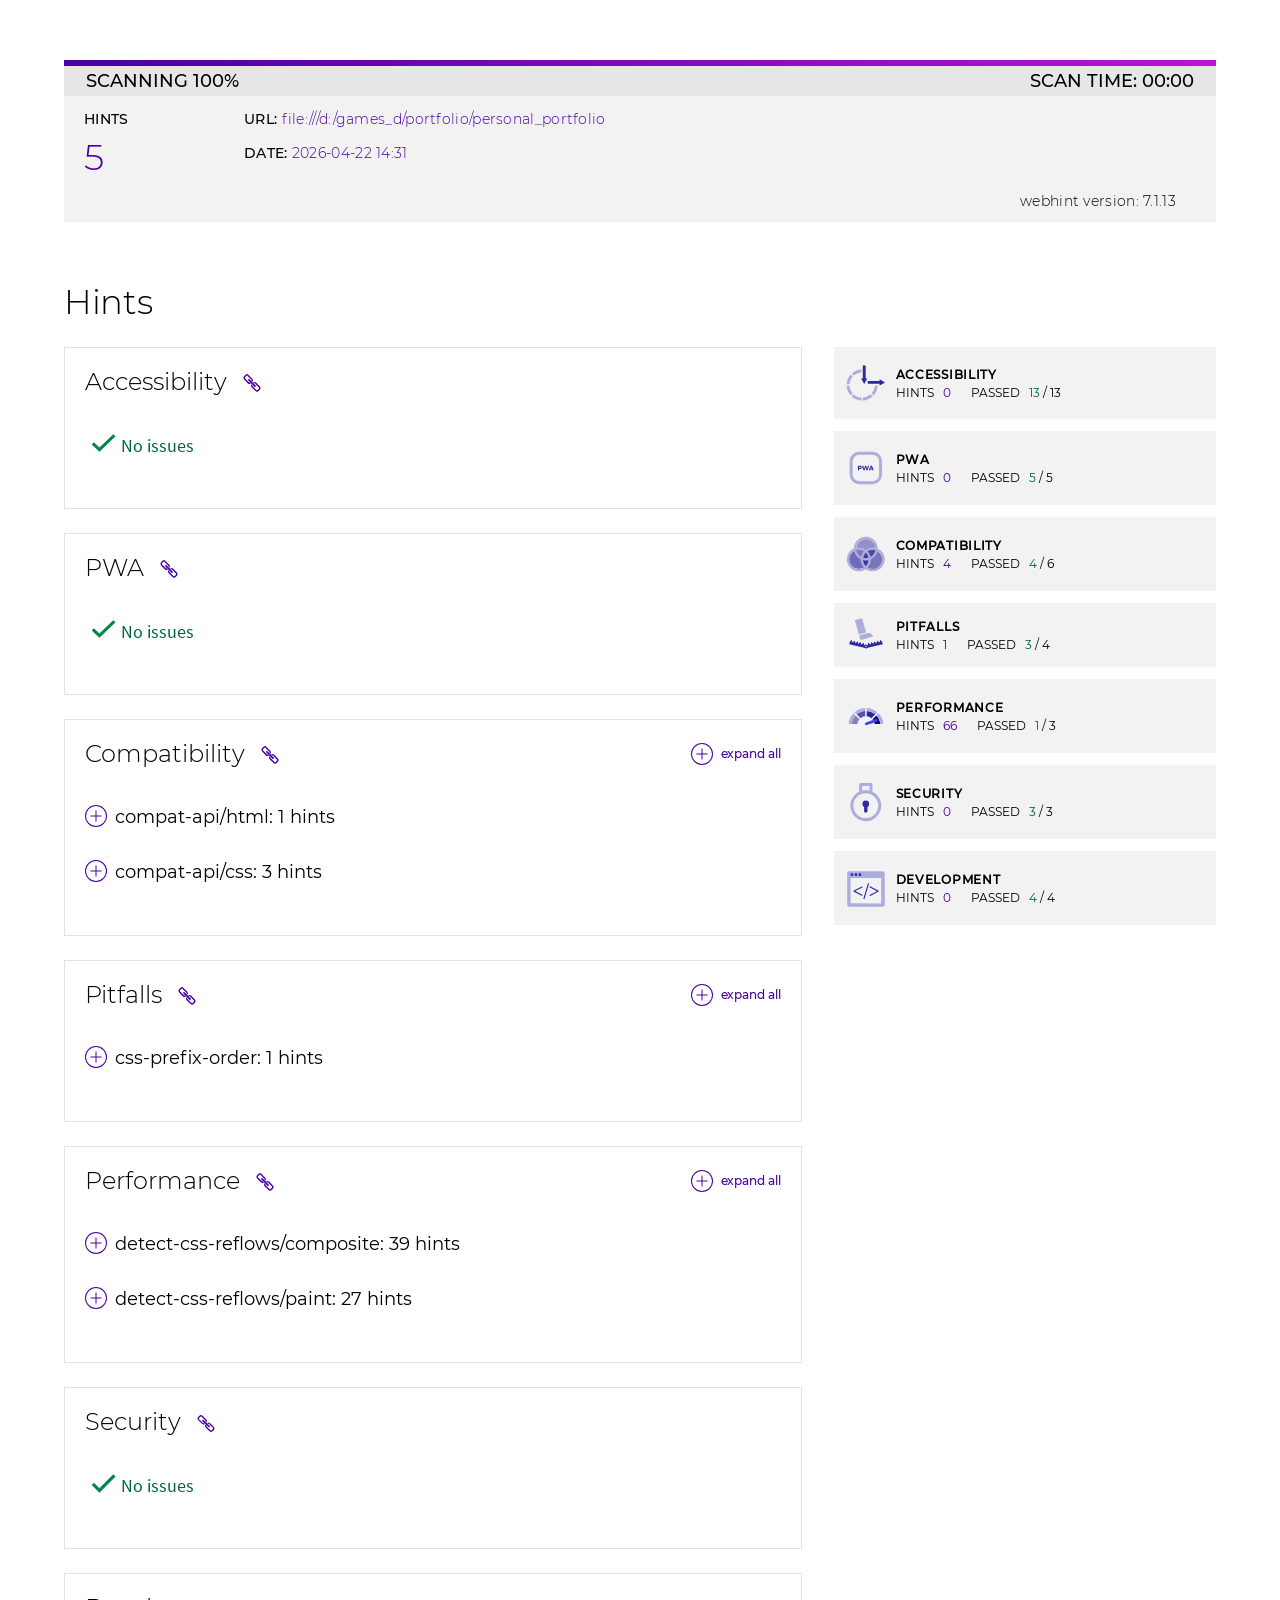
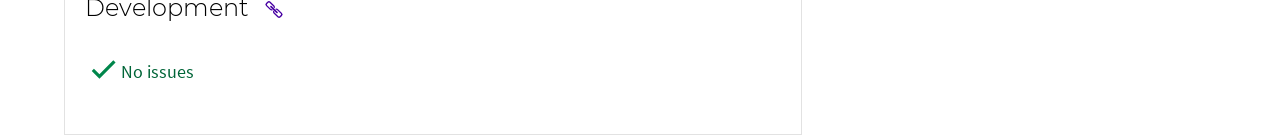
==== hint-report/file--D--Games_D-Portfolio-Personal_Portfolio.html @ 4b6db742 "Updated home page doodle." ====
<!DOCTYPE html>
<html lang="en">
<head>
    <meta charset="utf-8">
    <title>Webhint</title>
    <meta name="viewport" content="width=device-width, initial-scale=1">
    
    
        <link rel="icon" href="[data-uri]">
    



    
        <style>
            /* Content from file: styles/fonts.css */
            @font-face {
    font-family: "Montserrat";
    font-style: normal;
    font-weight: 300;
    src: local("Montserrat Light"), local("Montserrat-Light"), url('[data-uri]') format("woff2"), url('[data-uri]') format("woff");
    unicode-range: U+0000-00FF, U+0131, U+0152-0153, U+02BB-02BC, U+02C6, U+02DA, U+02DC, U+2000-206F, U+2074, U+20AC, U+2122, U+2191, U+2193, U+2212, U+2215, U+FEFF, U+FFFD;
}

@font-face {
    font-family: "Montserrat";
    font-style: normal;
    font-weight: 400;
    src: local("Montserrat Regular"), local("Montserrat-Regular"), url('[data-uri]') format("woff2"), url('[data-uri]') format("woff");
    unicode-range: U+0000-00FF, U+0131, U+0152-0153, U+02BB-02BC, U+02C6, U+02DA, U+02DC, U+2000-206F, U+2074, U+20AC, U+2122, U+2191, U+2193, U+2212, U+2215, U+FEFF, U+FFFD;
}

@font-face {
    font-family: "Montserrat";
    font-style: normal;
    font-weight: 500;
    src: local("Montserrat Medium"), local("Montserrat-Medium"), url('[data-uri]') format("woff2"), url('[data-uri]') format("woff");
    unicode-range: U+0000-00FF, U+0131, U+0152-0153, U+02BB-02BC, U+02C6, U+02DA, U+02DC, U+2000-206F, U+2074, U+20AC, U+2122, U+2191, U+2193, U+2212, U+2215, U+FEFF, U+FFFD;
}

@font-face {
    font-family: "Source Sans Pro";
    font-style: normal;
    font-weight: 400;
    src: local("Source Sans Pro Regular"), local("SourceSansPro-Regular"), url('[data-uri]') format("woff2"), url('[data-uri]') format("woff");
    unicode-range: U+0000-00FF, U+0131, U+0152-0153, U+02BB-02BC, U+02C6, U+02DA, U+02DC, U+2000-206F, U+2074, U+20AC, U+2122, U+2191, U+2193, U+2212, U+2215, U+FEFF, U+FFFD;
}

        </style>
    
        <style>
            /* Content from file: styles/base.css */
            /*
 *	BASE
 * =============================================
 */

* {
    box-sizing: border-box;
    margin: 0;
    padding: 0;
}

a {
    text-decoration: none;
}

a:hover {
    text-decoration: underline;
}

button, input, select {
    font: inherit;
}

img {
    border: 0;
}

/* Style focusable elements that need focus ring. Others reset and receive border styles in controls/color.css */
a:focus,
li:focus,
ul:focus,
button:focus,
summary:focus,
[tabindex="0"]:focus {
    outline: 1px dashed;
}

/*
Vertical rhythm
Sets a margin on select block level elements that have a previous sibling.
 */

* + p,
* + ol,
* + ul,
* + dl,
* + fieldset,
* + label,
* + pre,
* + blockquote,
* + img {
    margin-top: 2.4rem;
}

        </style>
    
        <style>
            /* Content from file: styles/controls.css */
            /*
 * BUTTONS
 * ---------------------------------------------
 */

button,
a.button {
    min-width: 16rem;
    max-width: 100%;
    border: 1px solid transparent;

    /* needed to override Chrome styles */
    border-radius: 0;
    padding: 1.2rem 1.6rem;

    color: #fff;
    letter-spacing: .1rem;
    text-transform: uppercase;

    overflow: hidden;
    white-space: nowrap;
    text-overflow: ellipsis;

    /* needed for .button as doesn’t always get default control behaviours */
    display: inline-block;
    text-align: center;
    cursor: pointer;
}

button:hover,
button:focus,
.button:hover,
.button:focus {
    border-color: hsla(0, 0%, 0%, .4);
}

button:active,
.button:active {
    border-color: transparent;
    background-color: hsla(0, 0%, 0%, .4);
}

        </style>
    
        <style>
            /* Content from file: styles/type.css */
            /*
 * TYPOGRAPHY
 * =============================================
 */

/*
    Base font size: 10px for easy rem to px conversion.
    Use % so if user increases their default font-size, it doesn’t wipe that out
*/
html {
    font-size: 62.5%;
}

/* use em rather than rem due to IE9–10 rem in font shorthand bug. */
body {
    font: 1.8em/1.4 base, "Source Sans Pro", Verdana, sans-serif;
}

/*	Headings and Captions */

/* only elements get top margin. Semantic classes only get the font/text styles */
h1,
h2,
h3,
h4,
h5,
button,
legend,
.headline,
.heading,
.subheading,
.title,
.subtitle,
.subtitle--alt,
.caption--alt,
.button,
.button--alt,
.scan-heading,
.category,
.rule-list,
.rule-title,
.rule-tile__category,
[class*="-badge"],
.scan-overview,
.docs-button,
.anchor-top,
.feature__cta {
    font-family: "Montserrat", sans-serif;
}


h1,
h2,
.headline,
.heading,
.scan-heading {
    letter-spacing: -.01em;

    position: relative;
    max-width: 64rem;
    z-index: 1;
}

.headline::before,
.heading::before {
    content: "";
    position: absolute;
    left: 0;
    top: -.5rem;
    height: .5rem;
    width: 5rem;
}

h1,
h2,
h3,
h6,
caption,
.headline,
.heading,
.subheading,
.title,
.subcaption {
    font-weight: 300;
    line-height: 1.2;
}

h3,
h4,
.title,
.subtitle,
.subtitle--alt {
    font-weight: 300;
}

h2,
.subheading {
    font-size: 2.6rem;
}

h3,
.title,
.scan-heading {
    font-size: 2rem;
}

h4,
caption,
.subtitle {
    font-size: 1.8rem;
}

@media (min-width: 48em) {

    h2,
    .subheading {
        font-size: 3.4rem;
    }

    h3,
    .title {
        font-size: 2.4rem;
    }

    h4,
    caption,
    .subtitle {
        font-size: 2rem;
    }

}

/* Maximum line lengths */
details,
p,
li {
    max-width: 64rem;
}

        </style>
    
        <style>
            /* Content from file: styles/layouts.css */
            /*
 * LAYOUTS
 * =============================================
 * @Dependencies: base.css, structure.css
 */

.container::after,
.layout::after,
.module::after {
    display: block;
    clear: both;
    content: "";
}

.layout {
    margin-right: 0;
    margin-left: 0;
}

.module {
    margin-top: 2.4rem;
    width: 100%;
}

.module:first-child {
    margin-top: 0;
}

@media (min-width: 33.75em) {

    .layout {
        margin-right: -1.2rem;
        margin-left: -1.2rem;
    }

    .module {
        float: left;
        padding-right: 1.2rem;
        padding-left: 1.2rem;
    }

}

@media (min-width: 48em) {

    .layout {
        margin-left: -1.6rem;
        margin-right: -1.6rem;
    }

    .module {
        padding-right: 1.6rem;
        padding-left: 1.6rem;
    }

}

/* Primary + Secondary */

@media (min-width: 48em) {

    .module--primary,
    .module--secondary {
        float: left;
        width: 50%;
        margin-top: 0;
    }

    .layout--basic--alt .module--secondary,
    .layout--basic--offset--alt .module--secondary {
        float: right;
    }

}

@media (min-width: 60em) {

    .layout--basic .module--primary,
    .layout--basic--alt .module--primary {
        width: 62.5%;
    }

    .layout--basic .module--secondary,
    .layout--basic--alt .module--secondary {
        width: 33.333%;
    }

    .layout--basic--offset .module--primary,
    .layout--basic--offset--alt .module--primary {
        width: 58.333%;
    }

    .layout--basic--offset .module--secondary,
    .layout--basic--offset--alt .module--secondary {
        width: 37.5%;
    }

}

        </style>
    
        <style>
            /* Content from file: styles/structure.css */
            /*
 * BASIC STRUCTURE
 * =============================================
 * @Dependencies: base.css
 */

body {
    overflow-x: hidden;
}

/* Limit widths */
hr,
.container {
    max-width: 144rem;
}

/* Standard sections and subsections */
.section,
hr {
    margin-top: 4.8rem;
}



/*
Containing element goes INSIDE sections,
as some sections are full-bleed on the page.
 */

.container {
    width: 100%;
    padding-right: 1rem;
    padding-left: 1rem;
}

.container .container,
.container hr {
    width: auto;
}

@media (min-width: 48em) {

    .content > header,
    .section,
    hr {
        margin-top: 6rem;
    }

}

/* @TODO: Revert to 56.2em when extensions is removed from header */
@media (min-width: 58em) {

    hr,
    .container {
        width: 90%;
        margin-right: auto;
        margin-left: auto;
        padding-right: 0;
        padding-left: 0;
    }

}

        </style>
    
        <style>
            /* Content from file: styles/anchor-top.css */
            a.anchor-top {
    position: fixed;
    right: 2.4rem;
    bottom: 2.4rem;

    width: 5rem;
    height: 6rem;

    padding: 3.3rem 1.2rem 1rem 1.2rem;

    font-size: 1.3rem;
    background: hsla(266, 100%, 32%, .7);
    color: #fff;
    text-transform: uppercase;

    border-radius: .4rem;
}

a.anchor-top:hover, a.anchor-top:focus {
    background: hsla(266, 100%, 32%, .8);
    text-decoration: none;
}

a.anchor-top:focus {
    outline: 1px dashed #4700a3;
}

a.anchor-top:active {
    background: hsla(266, 100%, 32%, 1);
}

a.anchor-top::before {
    content: url('[data-uri]');
    display: inline-block;
    position: absolute;
    width: 2.5rem;
    top: 1.4rem;
    left: 0;
    padding: 0 1.25rem;
}

        </style>
    
        <style>
            /* Content from file: styles/scan/scan-results.css */
            /*
* SCAN RESULTS
* =============================================
* @Dependencies: base.css, structure.css, type.css
*/

.menu-open {
    overflow: hidden;
}

/* SCAN OVERVIEW */

.scan-overview {
    margin-bottom: 2.4rem;
    width: 100%;
}

.scan-overview__status {
    background-color: #e6e6e6;
    display: flex;
    font-size: 1.8rem;
    font-weight: 500;
    justify-content: space-between;
    line-height: 1.8rem;
    margin: 0;
    padding: 1.2rem 2.2rem .6rem;
    position: relative;
    text-transform: uppercase;
}

.scan-overview__status * {
    margin-top: 0;
}

.scan-overview__progress-bar {
    background-image: linear-gradient(270deg, #4700a3, #b914d4);
    background-size: 300%;
    height: 6px;
    left: 0;
    position: absolute;
    top: 0;
    transition: width 1s 0s linear;
    width: 0;
    animation: progressBarAnimation 2s ease infinite;
}

.scan-overview__progress-bar.end-animation {
    animation: none;
    background-size: 100%;
    background-image: linear-gradient(to right, #4700a3, #b914d4);
}

@keyframes progressBarAnimation {

    0% {
        background-position: 0% 50%
    }
    50% {
        background-position: 100% 50%
    }
    100% {
        background-position: 0% 50%
    }

}

.scan-overview--details {
    background-color: #f2f2f2;
    padding: 1.4rem 2rem;
    position: relative;
}

.scan-overview--debug-details {
    display: flex;
}

.scan-overview__scan-time {
    display: none;
    margin: 0;
}

.scan-overview--version {
    margin-right: 2rem;
}

.scan-overview--version .scan-overview__subheader,
.scan-overview--config .scan-overview__subheader {
    text-transform: none;
}

.scan-overview__subheader {
    font-size: 1.4rem;
    font-weight: 500;
    letter-spacing: .03rem;
    margin-top: 1.4rem;
    max-width: none;
    text-transform: uppercase;
}

.scan-overview__subheader span {
    color: #4700a3;
    font-weight: 300;
}

.scan-overview--debug-details .scan-overview__subheader {
    color: #000;
    font-weight: 300;
}

.scan-overview--debug-details .scan-overview__subheader span {
    color: #000;
}

.overview--url__url {
    text-transform: lowercase;
}

[class*="scan-overview__body--"] {
    font-size: 4.8rem;
    font-weight: 200;
    letter-spacing: .03rem;
    margin-right: 1rem;
    margin-top: .2rem;
    min-width: 15rem;
    text-transform: uppercase;
}

.scan-overview__body--purple {
    color: #4700a3;
}

.scan-overview__body__permalink {
    overflow-wrap: break-word;
    word-wrap: break-word;
}

.scan-overview__body__permalink .permalink-content {
    text-transform: none;
}

.permalink-copy {
    background-color: transparent;
    font-weight: 300;
    min-width: 2rem;
    padding: 0;
    text-align: left;
    white-space: normal;
}

.permalink-copy img {
    vertical-align: middle;
    width: 2rem;
}

.scan-overview__body__link {
    color: #000;
    display: inline-block;
    font-weight: 300;
}

@media (min-width: 33.75em) {

    .scan-overview--details {
        display: flex;
        justify-content: flex-start;
        padding-bottom: 4rem;
    }

    .scan-overview--more-details {
        display: flex;
        flex-wrap: wrap;
        justify-content: flex-start;
    }

    .scan-overview--scan-links {
        margin-right: 2rem;
    }

    .scan-overview__scan-time {
        display: block;
    }

    .scan-overview--scan-links .scan-overview__subheader {
        margin-bottom: 1.4rem;
    }

    .scan-overview--debug-details {
        bottom: 1rem;
        position: absolute;
        right: 2rem;
    }

    .scan-overview__subheader {
        margin-top: 0;
    }
}

@media (min-width: 58em) {
    [class*="scan-overview__body--"] {
        font-size: 3.6rem;
    }
}

/* OVERVIEW TILES */

.module.module--categories {
    margin-top: 0;
    width: 100%;
}

.rule-categories {
    position: fixed;
    left: 0;
    padding: 0 2rem;
    width: 100%;
    background-color: #fff;
    z-index: 5;
    bottom: calc(-100% + 5rem);
    height: calc(100% - 5rem);
    transition: bottom .5s ease-out;
}

.rule-categories.open {
    bottom: 5rem;
}

.rule-categories a {
    text-decoration: none;
}

.rule-tile--wrapper {
    border: 1px solid #979797;
    border-top: none;
    display: block;
}

.rule-tile--wrapper:first-child {
    border-top: 1px solid #979797;
}

.rule-tile {
    align-items: center;
    background-color: #f2f2f2;
    color: #000;
    display: flex;
    justify-content: space-evenly;
    padding: 1.2rem;
}

.rule-icon {
    margin-top: 0;
    max-width: 3.1rem;
    width: 100%;
}

a > .rule-tile:hover {
    background-color: rgba(64, 69, 221, 0.2);
    text-decoration: none;
}

.rule-tile__category {
    color: #000;
    flex: 1;
    font-size: 1.2rem;
    font-weight: 600;
    letter-spacing: .07rem;
    margin: 0 0 0 1rem;
    max-width: 19rem;
    text-transform: uppercase;
    white-space: nowrap;
}

.rule-tile__hints {
    color: #4700a3;
}

.rule-tile__passed {
    color: #006538;
}

.rule-tile__info {
    align-items: center;
    display: flex;
    flex-grow: 1;
    justify-content: space-between;
}

.rule-tile__results {
    display: flex;
    flex: 1;
    justify-content: space-around;
}

.rule-tile__result-wrapper {
    margin-left: 2.4rem;
    text-align: center;
}

.rule-tile__result-wrapper p {
    margin: 0;
}

.rule-tile__sub-category {
    /* move to type.css */
    font-family: "Montserrat", sans-serif;
    font-size: 1.4rem;
    font-weight: 500;
    flex: 1;
    text-transform: uppercase;
}

.show-categories {
    background-color: #4713a0;
    bottom: 0;
    height: 5rem;
    left: 0;
    position: fixed;
    text-transform: uppercase;
    width: 100%;
    z-index: 10;
}


@media (min-width: 33.75em) {

    .module.module--categories {
        float: none;
    }

    .rule-tile__category {
        font-size: 1.4rem;
    }

    .rule-tile__sub-category {
        font-size: 1.6rem;
        font-weight: 400;
    }

    .rule-icon {
        max-width: 4rem;
        max-height: 5rem;
    }

}

@media (min-width: 48em) {

    .module.module--categories {
        float: right;
        margin-top: 2.4rem;
        position: sticky;
        top: 1rem;
        width: 35%;
    }

    .module.module--results {
        width: 65%;
    }
    .show-categories {
        display: none;
    }

    .rule-categories {
        display: block;
        padding: 0;
        position: static;
    }

    .rule-tile {
        margin: 0 0 1.2rem;
    }

    .rule-tile--wrapper {
        border: none;
    }

    .rule-tile--wrapper:first-child {
        border-top: none;
    }

}

@media (min-width: 48em) and (max-width: 82.5em) {

    .rule-tile__info {
        flex-direction: column;
        justify-content: center;
        align-items: start;
    }

    .rule-tile__category {
        font-size: 1.2rem;
    }

    .rule-tile__results {
        justify-content: start;
        line-height: 1.3rem;
        margin-left: 1rem;
        width: 100%;
    }

    .rule-tile__result-wrapper {
        margin: 0;
    }

    .rule-tile__result-wrapper:first-child {
        margin-right: 2rem;
    }

    .rule-tile__result-wrapper p {
        display: inline-block;
    }

    .rule-tile__result-wrapper p span {
        margin-left: .5rem;
    }

    .rule-tile__sub-category {
        font-size: 1.2rem;
    }

}

/* SCAN DETAILS */

.rule-result {
    border: 1px solid #e2e2e2;
    margin-top: 2.4rem;
    padding: 2rem;
}

.rule-result--category {
    align-items: center;
    display: flex;
    justify-content: space-between;
    margin-bottom: 3.6rem;
}

.hint-link::after {
	position: absolute;
	content: url('[data-uri]');
	display: inline-block;
	width: 2rem;
	margin-top: .3rem;
	margin-left: 1.5rem;
}

.button-expand-all {
    background: rgba(255, 255, 255, 0) url('[data-uri]') 0 0 no-repeat;
    border: 0;
    color: #4700a3;
    font-size: 1.2rem;
    font-weight: 500;
    height: 2.2rem;
    letter-spacing: -.1px;
    line-height: 2.2rem;
    min-width: 0;
    padding: 0 0 0 3rem;
    position: relative;
}

.button-expand-all.closed {
    background-position: 0 -2.2rem;
}

.rule-result h3 {
    display: flex;
    text-transform: capitalize;
}

.rule-result--details {
    /* display: block; is necessary for Edge */
    display: block;
    margin-bottom: 3rem;
    max-width: none;
    width: 100%;
}

.rule-result--details > .rule-content {
    display: none;
}

.rule-result--details[open] > .rule-content {
    display: block;
}

.rule-title {
    cursor: pointer;
    font-size: 1.8rem;
    font-weight: 400;
    padding-left: 3rem;
    list-style: none;
}

.rule-title::-webkit-details-marker {
    display: none;
}

.rule-title::before {
    background: url('[data-uri]') no-repeat 0 -22px;
    content: "";
    height: 22px;
    position: absolute;
    width: 22px;
    margin-left: -3rem;
}

.rule-result--details[open] .rule-title::before {
    background-position: 0 0;
}

.rule-content {
    border-top: 1px solid #979797;
    display: flex;
    flex-flow: column;
    margin-top: .8rem;
}

.rule-result--details__hint-number {
    color: #4700a3;
}

.rule-result--details__hint-link,
.rule-result--details__hint-link:visited {
    color: #4700a3;
}

.rule-doc-buttons {
    background-color: #fff;
    padding-top: 1rem;
    position: sticky;
    top: 0;
    z-index: 1;
}

.rule-doc-button {
    background: #4700a3;
    display: inline-block;
    font-size: 1.4rem;
    font-weight: 500;
    padding: .6rem 3.5rem .6rem 1rem;
    position: relative;
    text-decoration: none;
}

.rule-doc-button,
.rule-doc-button:visited {
    color: #fff;
}

.rule-doc-button:nth-child(2) {
    margin-left: 1rem;
}

.rule-doc-icon {
    background: url('[data-uri]') no-repeat right center;
    height: 100%;
    position: absolute;
    right: 1rem;
    top: 0;
    width: 20px;
}

button {
    text-transform: none;
}

.rule-result--details__body {
    padding: 1.4rem 0;
    margin-left: 3rem;
}

.rule-result--details__body p {
    overflow-wrap: break-word;
    word-wrap: break-word;
}

.rule-result--details__body > * {
    margin-top: 2rem;
}

.rule-result--details__body code {
    background-color: hsla(238, 65%, 90%, .6);
    border-radius: .3rem;
    padding: .2rem .4rem;
}

.rule-result__code {
    background-color: #f4f4f4;
    margin-top: 3rem;
    padding: 2.4rem;
    /* Hanlde long urls */
    overflow-wrap: break-word;
    word-wrap: break-word;
    -ms-word-break: break-all;
    word-break: break-word;
    /* Adds a hyphen where the word breaks, if supported (No Blink) */
    -ms-hyphens: auto;
    -moz-hyphens: auto;
    -webkit-hyphens: auto;
    hyphens: auto;
}

.rule-result__code code {
    background-color: #f4f4f4;
}

/* RULE RESULT MESSAGES */

.rule-result__message--compiling {
    color: #4700a3;
    margin-top: -2.6rem;
}

.rule-result__message--compiling p,
.rule-result__message--compiling__loader {
    display: inline-block;
}

.rule-result__message--compiling p {
    padding-left: 1.6rem;
}

.rule-result__message--compiling__loader {
    animation: spin 2s linear infinite;
    border: 3px solid #f3f3f3;
    border-radius: 50%;
    border-top: 3px solid #4700a3;
    height: 2.5rem;
    width: 2.5rem;
}

.rule-result__doc--list {
    padding-left: 2rem;
    margin-top: 0;
}

/* RESULTS LOADER ANIMATION */

@keyframes spin {

    0% {
        transform: rotate(0deg);
    }
    100% {
        transform: rotate(360deg);
    }

}

.rule-result__message--passed {
    color: #006538;
    padding-left: 3.6rem;
}

.rule-result__message--passed::before {
    content: url('[data-uri]');
    height: .5rem;
    position: absolute;
    width: 2.5rem;
    margin-left: -3rem;
}

/* INTEGRATION MESSAGES */

.rule-result--details__footer-msg {
    margin: 2.4rem 0 2.4rem 3rem;
}

.rule-result--details__footer-msg p {
    display: inline-block;
}

.rule-result--details__footer-msg img {
    margin-left: 1.2rem;
    margin-top: 0;
    vertical-align: middle;
    width: 15rem;
}

.rule-result--details__footer-msg img.axe-logo {
    width: 7rem;
}

/* SCAN QUEUE */

.scan-queue-bg-wrap {
    background-color: #3035a6;
    color: #fff;
    padding-bottom: 6rem;
}

.scan-queue-bg-wrap .breadcrumb ul,
.scan-queue-bg-wrap .breadcrumb ul a,
.scan-queue-bg-wrap > .subtitle {
    color: #fff;
}

.scan-queue__permalink {
    background-color: #fff;
    color: #000;
    max-width: 64rem;
    margin: 2.4rem 0;
    padding: 2.4rem;
    word-break: break-all;
}

/* SCAN ERROR */

.scanner-cta {
    position: relative;
}

.scanner-cta__link::after {
    content: url('[data-uri]');
    display: inline-block;
    left: 21rem;
    margin-top: .2rem;
    position: absolute;
    width: .8rem;
}

.scan-error {
    margin-top: 2.4rem;
}

/* PRINT STYLES */

@media print {

    .rule-categories {
        position: relative;
        margin: 1.2rem 0 0 0;
        padding: 0;
    }

    .show-categories {
        display: none;
    }

    .rule-tiles {
        padding: .6rem 1.2rem;
    }

    .button-expand-all {
        display: none;
    }

    .rule-doc-buttons {
        position: relative;
    }

    .rule-doc-button,
    .rule-doc-button:nth-child(2) {
        border: 1px solid #4700a3;
        color: #4700a3;
        background-color: #fff;
        padding: .6rem;
    }

    .rule-doc-icon {
        display: none;
    }

    .rule-result--details,
    .rule-result--details__hint-link,
    .rule-result--details__footer-msg {
        font-size: 75%;
    }

    .rule-result--details__body {
        border-top: 1px solid #d6d6d6;
    }

    .rule-content div:nth-child(2) {
        border-top: none;
    }

    .rule-result--details__body p {
        margin: .6rem 0 0 0;
    }

    .rule-result__code {
        border: 1px solid #d6d6d6;
        margin: 1.2rem 0 0 0;
        padding: 1.2rem;
    }

    .rule-result--details__footer-msg {
        margin: .6rem 0 1.2rem 3rem;
    }

    .rule-result--details__footer-msg img.axe-logo {
        width: 3rem;
    }

    .rule-title {
        padding-left: 0;
    }

    .hint-link::after,
    .rule-title::before {
        display: none;
    }

}

        </style>
    
        <style>
            /* Content from file: styles/highlight/default.min.css */
            .hljs{display:block;overflow-x:auto;padding:0.5em;background:#F0F0F0}.hljs,.hljs-subst{color:#444}.hljs-comment{color:#888888}.hljs-keyword,.hljs-attribute,.hljs-selector-tag,.hljs-meta-keyword,.hljs-doctag,.hljs-name{font-weight:bold}.hljs-type,.hljs-string,.hljs-number,.hljs-selector-id,.hljs-selector-class,.hljs-quote,.hljs-template-tag,.hljs-deletion{color:#880000}.hljs-title,.hljs-section{color:#880000;font-weight:bold}.hljs-regexp,.hljs-symbol,.hljs-variable,.hljs-template-variable,.hljs-link,.hljs-selector-attr,.hljs-selector-pseudo{color:#BC6060}.hljs-literal{color:#78A960}.hljs-built_in,.hljs-bullet,.hljs-code,.hljs-addition{color:#397300}.hljs-meta{color:#1f7199}.hljs-meta-string{color:#4d99bf}.hljs-emphasis{font-style:italic}.hljs-strong{font-weight:bold}
        </style>
    
</head>
<body>
    <div class="section container">
    <div class="scan-overview" data-id="1776868291185" id="main">
        <div class="scan-overview__status">
            <div id="scan-percentage-bar" class="scan-overview__progress-bar end-animation" style="width: 100%"></div>
            <p>scanning <span id="scan-percentage">100%</span></p>
            <p class="scan-overview__scan-time">
                scan time: <span id="scan-time">00:00</span>
            </p>
        </div>
        <div class="scan-overview--details">
            <div class="scan-overview--hints">
                <p class="scan-overview__subheader">hints</p>
                <p class="scan-overview__body--purple large" id="total-hints">5</p>
            </div>
            <div class="scan-overview--more-details">
                <div class="scan-overview--scan-links">
                    <div class="scan-overview--url">
                        <p class="scan-overview__subheader">url: <span class="overview--url__url">file:///D:/Games_D/Portfolio/Personal_Portfolio</span></p>
                    </div>
                    
                        <div class="scan-overview--time-stamp">
                            <p class="scan-overview__subheader">Date: <span id="scan-date" class="overview--time-stamp__time-stamp" data-date="2026-04-22T14:31:30.232Z">2026-04-22T14:31:30.232Z</span></p>
                        </div>
                    
                </div>
                
            </div>
            <div class="scan-overview--debug-details">
                <div class="scan-overview--version">
                    <p class="scan-overview__subheader">webhint version: <span id="version">7.1.13</span></p>
                </div>
                
            </div>
        </div>
    </div>
    
    <section id="results-container" class="section container" aria-labelledby="hints" aria-live="polite">
        <h2 id="hints">Hints</h2>
        <div class="layout layout--basic--offset--alt">
            <div class="module module--secondary module--categories">
                <button aria-control="categories-list" class="show-categories" id="show-categories">Jump to category</button>
                <div class="rule-categories" id="categories-list">
                                            <a class="rule-tile--wrapper" id="summary-accessibility" href="#category-accessibility">
    <div class="rule-tile">
        <img src="[data-uri]" class="rule-icon" alt="" role="presentation">
        <div class="rule-tile__info">
            <p class="rule-tile__category">Accessibility</p>
            <div class="rule-tile__results">
                <div class="rule-tile__result-wrapper">
                    <p class="rule-tile__sub-category">hints</p>
                    <p class="rule-tile__sub-category rule-tile__hints"><span>0</span></p>
                </div>
                <div class="rule-tile__result-wrapper">
                    <p class="rule-tile__sub-category">passed</p>
                    <p class="rule-tile__sub-category"><span class="rule-tile__passed">13</span>&nbsp;/&nbsp;13</p>
                </div>
            </div>
        </div>
    </div>
</a>

                                            <a class="rule-tile--wrapper" id="summary-pwa" href="#category-pwa">
    <div class="rule-tile">
        <img src="[data-uri]" class="rule-icon" alt="" role="presentation">
        <div class="rule-tile__info">
            <p class="rule-tile__category">PWA</p>
            <div class="rule-tile__results">
                <div class="rule-tile__result-wrapper">
                    <p class="rule-tile__sub-category">hints</p>
                    <p class="rule-tile__sub-category rule-tile__hints"><span>0</span></p>
                </div>
                <div class="rule-tile__result-wrapper">
                    <p class="rule-tile__sub-category">passed</p>
                    <p class="rule-tile__sub-category"><span class="rule-tile__passed">5</span>&nbsp;/&nbsp;5</p>
                </div>
            </div>
        </div>
    </div>
</a>

                                            <a class="rule-tile--wrapper" id="summary-compatibility" href="#category-compatibility">
    <div class="rule-tile">
        <img src="[data-uri]" class="rule-icon" alt="" role="presentation">
        <div class="rule-tile__info">
            <p class="rule-tile__category">Compatibility</p>
            <div class="rule-tile__results">
                <div class="rule-tile__result-wrapper">
                    <p class="rule-tile__sub-category">hints</p>
                    <p class="rule-tile__sub-category rule-tile__hints"><span>4</span></p>
                </div>
                <div class="rule-tile__result-wrapper">
                    <p class="rule-tile__sub-category">passed</p>
                    <p class="rule-tile__sub-category"><span class="rule-tile__passed">4</span>&nbsp;/&nbsp;6</p>
                </div>
            </div>
        </div>
    </div>
</a>

                                            <a class="rule-tile--wrapper" id="summary-pitfalls" href="#category-pitfalls">
    <div class="rule-tile">
        <img src="[data-uri]" class="rule-icon" alt="" role="presentation">
        <div class="rule-tile__info">
            <p class="rule-tile__category">Pitfalls</p>
            <div class="rule-tile__results">
                <div class="rule-tile__result-wrapper">
                    <p class="rule-tile__sub-category">hints</p>
                    <p class="rule-tile__sub-category rule-tile__hints"><span>1</span></p>
                </div>
                <div class="rule-tile__result-wrapper">
                    <p class="rule-tile__sub-category">passed</p>
                    <p class="rule-tile__sub-category"><span class="rule-tile__passed">3</span>&nbsp;/&nbsp;4</p>
                </div>
            </div>
        </div>
    </div>
</a>

                                            <a class="rule-tile--wrapper" id="summary-performance" href="#category-performance">
    <div class="rule-tile">
        <img src="[data-uri]" class="rule-icon" alt="" role="presentation">
        <div class="rule-tile__info">
            <p class="rule-tile__category">Performance</p>
            <div class="rule-tile__results">
                <div class="rule-tile__result-wrapper">
                    <p class="rule-tile__sub-category">hints</p>
                    <p class="rule-tile__sub-category rule-tile__hints"><span>66</span></p>
                </div>
                <div class="rule-tile__result-wrapper">
                    <p class="rule-tile__sub-category">passed</p>
                    <p class="rule-tile__sub-category"><span class="rule-tile__passed">1</span>&nbsp;/&nbsp;3</p>
                </div>
            </div>
        </div>
    </div>
</a>

                                            <a class="rule-tile--wrapper" id="summary-security" href="#category-security">
    <div class="rule-tile">
        <img src="[data-uri]" class="rule-icon" alt="" role="presentation">
        <div class="rule-tile__info">
            <p class="rule-tile__category">Security</p>
            <div class="rule-tile__results">
                <div class="rule-tile__result-wrapper">
                    <p class="rule-tile__sub-category">hints</p>
                    <p class="rule-tile__sub-category rule-tile__hints"><span>0</span></p>
                </div>
                <div class="rule-tile__result-wrapper">
                    <p class="rule-tile__sub-category">passed</p>
                    <p class="rule-tile__sub-category"><span class="rule-tile__passed">3</span>&nbsp;/&nbsp;3</p>
                </div>
            </div>
        </div>
    </div>
</a>

                                            <a class="rule-tile--wrapper" id="summary-development" href="#category-development">
    <div class="rule-tile">
        <img src="[data-uri]" class="rule-icon" alt="" role="presentation">
        <div class="rule-tile__info">
            <p class="rule-tile__category">Development</p>
            <div class="rule-tile__results">
                <div class="rule-tile__result-wrapper">
                    <p class="rule-tile__sub-category">hints</p>
                    <p class="rule-tile__sub-category rule-tile__hints"><span>0</span></p>
                </div>
                <div class="rule-tile__result-wrapper">
                    <p class="rule-tile__sub-category">passed</p>
                    <p class="rule-tile__sub-category"><span class="rule-tile__passed">4</span>&nbsp;/&nbsp;4</p>
                </div>
            </div>
        </div>
    </div>
</a>

                    
                </div>
            </div>
            <div class="module module--primary module--results">
                                    <section class="rule-result" id="accessibility">
    <div class="rule-result--category">
        <h3 id="category-accessibility">Accessibility <a href="#category-accessibility" class="hint-link" title="Accessibility"></a></h3>
        
    </div>
    
        <div class="rule-result--details">
    <div class="rule-result__message--passed">
        <p>No issues</p>
    </div>
</div>

    
</section>

                                    <section class="rule-result" id="pwa">
    <div class="rule-result--category">
        <h3 id="category-pwa">PWA <a href="#category-pwa" class="hint-link" title="PWA"></a></h3>
        
    </div>
    
        <div class="rule-result--details">
    <div class="rule-result__message--passed">
        <p>No issues</p>
    </div>
</div>

    
</section>

                                    <section class="rule-result" id="compatibility">
    <div class="rule-result--category">
        <h3 id="category-compatibility">Compatibility <a href="#category-compatibility" class="hint-link" title="Compatibility"></a></h3>
        
            <button title="expand" class="button-expand-all expanded">close all</button>

        
    </div>
    
        
            <details open class="rule-result--details" id="compat-api/html" aria-expanded="true" role="group">
    <summary class="rule-title" title="show compat-api/html&#39;s result details" role="button">compat-api/html: 1 hints</summary>
    <div class="rule-content">
        
        <div class="rule-doc-buttons">
            <a class="rule-doc-button" rel="noopener noreferrer" target="_blank" href="https://webhint.io/docs/user-guide/hints/hint-compat-api/html/#why-is-this-important"
                title="compat-api/html - Why is this important">
                Why is this important <span class="rule-doc-icon"></span>
            </a>

            <a class="rule-doc-button" rel="noopener noreferrer" target="_blank" href="https://webhint.io/docs/user-guide/hints/hint-compat-api/html/#examples-that-pass-the-hint"
                title="compat-api/html - How to fix it">
                How to fix it <span class="rule-doc-icon"></span>
            </a>
        </div>
        
        
            <div class="rule-result--details__body">
                <p id="hint-compat-api/html-1">
                    <span class="rule-result--details__hint-number">hint #1:</span> &#39;meta[name=theme-color]&#39; is not supported by Firefox, Firefox for Android, Opera. <a href="#hint-compat-api/html-1" class="hint-link" title="compat-api/html: hint #1"></a>
                </p>
                
                <p>
                    <a class="rule-result--details__hint-link" target="_blank" rel="noopener noreferrer" href="file:///D:/Games_D/Portfolio/Personal_Portfolio/index.html">
                        file:///D:/Games_D/Portfo … Portfolio/index.html
                    </a>
                </p>
                
                
                <div class="rule-result__code">
                    <code class="">&lt;meta name=&#34;theme-color&#34; content=&#34;#00d4aa&#34;&gt;</code>
                </div>
                
                
                <div class="rule-result__doc">
                    <h4>Further Reading</h4>
                    <ul class="rule-result__doc--list">
                        
                            <li><a href="https://developer.mozilla.org/docs/Web/HTML/Element/meta/name/theme-color" target="_blank" rel="noopener noreferrer">Learn more about this HTML feature on MDN</a></li>
                        
                    </ul>
                </div>
                
            </div>
            
        
    </div>
</details>

        
            <details open class="rule-result--details" id="compat-api/css" aria-expanded="true" role="group">
    <summary class="rule-title" title="show compat-api/css&#39;s result details" role="button">compat-api/css: 3 hints</summary>
    <div class="rule-content">
        
        <div class="rule-doc-buttons">
            <a class="rule-doc-button" rel="noopener noreferrer" target="_blank" href="https://webhint.io/docs/user-guide/hints/hint-compat-api/css/#why-is-this-important"
                title="compat-api/css - Why is this important">
                Why is this important <span class="rule-doc-icon"></span>
            </a>

            <a class="rule-doc-button" rel="noopener noreferrer" target="_blank" href="https://webhint.io/docs/user-guide/hints/hint-compat-api/css/#examples-that-pass-the-hint"
                title="compat-api/css - How to fix it">
                How to fix it <span class="rule-doc-icon"></span>
            </a>
        </div>
        
        
            <div class="rule-result--details__body">
                <p id="hint-compat-api/css-1">
                    <span class="rule-result--details__hint-number">hint #1:</span> &#39;d&#39; is not supported by Safari, Safari on iOS. <a href="#hint-compat-api/css-1" class="hint-link" title="compat-api/css: hint #1"></a>
                </p>
                
                <p>
                    <a class="rule-result--details__hint-link" target="_blank" rel="noopener noreferrer" href="file:///D:/Games_D/Portfolio/Personal_Portfolio/style.css">
                        file:///D:/Games_D/Portfo … sonal_Portfolio/style.css
                    </a>
                </p>
                
                
                <div class="rule-result__code">
                    <code class="css">@keyframes wavePath {
    0%,
    100% {
        d: path(&#34;M 80 200 Q 140 150 200 200 Q 260 250 320 200&#34;);
    }
}</code>
                </div>
                
                
            </div>
            
        
            <div class="rule-result--details__body">
                <p id="hint-compat-api/css-2">
                    <span class="rule-result--details__hint-number">hint #2:</span> &#39;d&#39; is not supported by Safari, Safari on iOS. <a href="#hint-compat-api/css-2" class="hint-link" title="compat-api/css: hint #2"></a>
                </p>
                
                <p>
                    <a class="rule-result--details__hint-link" target="_blank" rel="noopener noreferrer" href="file:///D:/Games_D/Portfolio/Personal_Portfolio/style.css">
                        file:///D:/Games_D/Portfo … sonal_Portfolio/style.css
                    </a>
                </p>
                
                
                <div class="rule-result__code">
                    <code class="css">@keyframes wavePath {
    50% {
        d: path(&#34;M 80 200 Q 140 220 200 200 Q 260 180 320 200&#34;);
    }
}</code>
                </div>
                
                
            </div>
            
        
            <div class="rule-result--details__body">
                <p id="hint-compat-api/css-3">
                    <span class="rule-result--details__hint-number">hint #3:</span> &#39;min-height: auto&#39; is not supported by Firefox 22+, Firefox for Android 22+. <a href="#hint-compat-api/css-3" class="hint-link" title="compat-api/css: hint #3"></a>
                </p>
                
                <p>
                    <a class="rule-result--details__hint-link" target="_blank" rel="noopener noreferrer" href="file:///D:/Games_D/Portfolio/Personal_Portfolio/style.css">
                        file:///D:/Games_D/Portfo … sonal_Portfolio/style.css
                    </a>
                </p>
                
                
                <div class="rule-result__code">
                    <code class="css">@media only screen and (max-width: 1024px) {
    .featured-box {
        min-height: auto;
    }
}</code>
                </div>
                
                
                <div class="rule-result__doc">
                    <h4>Further Reading</h4>
                    <ul class="rule-result__doc--list">
                        
                            <li><a href="https://developer.mozilla.org/docs/Web/CSS/min-height" target="_blank" rel="noopener noreferrer">Learn more about this CSS feature on MDN</a></li>
                        
                    </ul>
                </div>
                
            </div>
            
        
    </div>
</details>

        
    
</section>

                                    <section class="rule-result" id="pitfalls">
    <div class="rule-result--category">
        <h3 id="category-pitfalls">Pitfalls <a href="#category-pitfalls" class="hint-link" title="Pitfalls"></a></h3>
        
            <button title="expand" class="button-expand-all expanded">close all</button>

        
    </div>
    
        
            <details open class="rule-result--details" id="css-prefix-order" aria-expanded="true" role="group">
    <summary class="rule-title" title="show css-prefix-order&#39;s result details" role="button">css-prefix-order: 1 hints</summary>
    <div class="rule-content">
        
        <div class="rule-doc-buttons">
            <a class="rule-doc-button" rel="noopener noreferrer" target="_blank" href="https://webhint.io/docs/user-guide/hints/hint-css-prefix-order/#why-is-this-important"
                title="css-prefix-order - Why is this important">
                Why is this important <span class="rule-doc-icon"></span>
            </a>

            <a class="rule-doc-button" rel="noopener noreferrer" target="_blank" href="https://webhint.io/docs/user-guide/hints/hint-css-prefix-order/#examples-that-pass-the-hint"
                title="css-prefix-order - How to fix it">
                How to fix it <span class="rule-doc-icon"></span>
            </a>
        </div>
        
        
            <div class="rule-result--details__body">
                <p id="hint-css-prefix-order-1">
                    <span class="rule-result--details__hint-number">hint #1:</span> &#39;mask-image&#39; should be listed after &#39;-webkit-mask-image&#39;. <a href="#hint-css-prefix-order-1" class="hint-link" title="css-prefix-order: hint #1"></a>
                </p>
                
                <p>
                    <a class="rule-result--details__hint-link" target="_blank" rel="noopener noreferrer" href="file:///D:/Games_D/Portfolio/Personal_Portfolio/style.css">
                        file:///D:/Games_D/Portfo … sonal_Portfolio/style.css
                    </a>
                </p>
                
                
                <div class="rule-result__code">
                    <code class="css">.featured-image {
    display: flex;
    justify-content: center;
    align-items: center;
    width: 50%;
    position: … gradient(to left, transparent 0%, black 20%);
    -webkit-mask-image: linear-gradient(to left, transparent 0%, black 20%);
}</code>
                </div>
                
                
            </div>
            
        
    </div>
</details>

        
    
</section>

                                    <section class="rule-result" id="performance">
    <div class="rule-result--category">
        <h3 id="category-performance">Performance <a href="#category-performance" class="hint-link" title="Performance"></a></h3>
        
            <button title="expand" class="button-expand-all expanded">close all</button>

        
    </div>
    
        
            <details open class="rule-result--details" id="detect-css-reflows/composite" aria-expanded="true" role="group">
    <summary class="rule-title" title="show detect-css-reflows/composite&#39;s result details" role="button">detect-css-reflows/composite: 39 hints</summary>
    <div class="rule-content">
        
        <div class="rule-doc-buttons">
            <a class="rule-doc-button" rel="noopener noreferrer" target="_blank" href="https://webhint.io/docs/user-guide/hints/hint-detect-css-reflows/composite/#why-is-this-important"
                title="detect-css-reflows/composite - Why is this important">
                Why is this important <span class="rule-doc-icon"></span>
            </a>

            <a class="rule-doc-button" rel="noopener noreferrer" target="_blank" href="https://webhint.io/docs/user-guide/hints/hint-detect-css-reflows/composite/#examples-that-pass-the-hint"
                title="detect-css-reflows/composite - How to fix it">
                How to fix it <span class="rule-doc-icon"></span>
            </a>
        </div>
        
        
            <div class="rule-result--details__body">
                <p id="hint-detect-css-reflows/composite-1">
                    <span class="rule-result--details__hint-number">hint #1:</span> &#39;transform&#39; changes to this property will trigger: &#39;Composite&#39;, which can impact performance when used inside @keyframes. <a href="#hint-detect-css-reflows/composite-1" class="hint-link" title="detect-css-reflows/composite: hint #1"></a>
                </p>
                
                <p>
                    <a class="rule-result--details__hint-link" target="_blank" rel="noopener noreferrer" href="file:///D:/Games_D/Portfolio/Personal_Portfolio/style.css">
                        file:///D:/Games_D/Portfo … sonal_Portfolio/style.css
                    </a>
                </p>
                
                
                <div class="rule-result__code">
                    <code class="css">@keyframes rotate {
    from {
        transform: rotate(0deg);
    }
}</code>
                </div>
                
                
            </div>
            
        
            <div class="rule-result--details__body">
                <p id="hint-detect-css-reflows/composite-2">
                    <span class="rule-result--details__hint-number">hint #2:</span> &#39;transform&#39; changes to this property will trigger: &#39;Composite&#39;, which can impact performance when used inside @keyframes. <a href="#hint-detect-css-reflows/composite-2" class="hint-link" title="detect-css-reflows/composite: hint #2"></a>
                </p>
                
                <p>
                    <a class="rule-result--details__hint-link" target="_blank" rel="noopener noreferrer" href="file:///D:/Games_D/Portfolio/Personal_Portfolio/style.css">
                        file:///D:/Games_D/Portfo … sonal_Portfolio/style.css
                    </a>
                </p>
                
                
                <div class="rule-result__code">
                    <code class="css">@keyframes rotate {
    to {
        transform: rotate(360deg);
    }
}</code>
                </div>
                
                
            </div>
            
        
            <div class="rule-result--details__body">
                <p id="hint-detect-css-reflows/composite-3">
                    <span class="rule-result--details__hint-number">hint #3:</span> &#39;transform&#39; changes to this property will trigger: &#39;Composite&#39;, which can impact performance when used inside @keyframes. <a href="#hint-detect-css-reflows/composite-3" class="hint-link" title="detect-css-reflows/composite: hint #3"></a>
                </p>
                
                <p>
                    <a class="rule-result--details__hint-link" target="_blank" rel="noopener noreferrer" href="file:///D:/Games_D/Portfolio/Personal_Portfolio/style.css">
                        file:///D:/Games_D/Portfo … sonal_Portfolio/style.css
                    </a>
                </p>
                
                
                <div class="rule-result__code">
                    <code class="css">@keyframes pulse {
    0%,
    100% {
        transform: scale(1);
        opacity: 0.1;
    }
}</code>
                </div>
                
                
            </div>
            
        
            <div class="rule-result--details__body">
                <p id="hint-detect-css-reflows/composite-4">
                    <span class="rule-result--details__hint-number">hint #4:</span> &#39;opacity&#39; changes to this property will trigger: &#39;Composite&#39;, which can impact performance when used inside @keyframes. <a href="#hint-detect-css-reflows/composite-4" class="hint-link" title="detect-css-reflows/composite: hint #4"></a>
                </p>
                
                <p>
                    <a class="rule-result--details__hint-link" target="_blank" rel="noopener noreferrer" href="file:///D:/Games_D/Portfolio/Personal_Portfolio/style.css">
                        file:///D:/Games_D/Portfo … sonal_Portfolio/style.css
                    </a>
                </p>
                
                
                <div class="rule-result__code">
                    <code class="css">@keyframes pulse {
    0%,
    100% {
        transform: scale(1);
        opacity: 0.1;
    }
}</code>
                </div>
                
                
            </div>
            
        
            <div class="rule-result--details__body">
                <p id="hint-detect-css-reflows/composite-5">
                    <span class="rule-result--details__hint-number">hint #5:</span> &#39;transform&#39; changes to this property will trigger: &#39;Composite&#39;, which can impact performance when used inside @keyframes. <a href="#hint-detect-css-reflows/composite-5" class="hint-link" title="detect-css-reflows/composite: hint #5"></a>
                </p>
                
                <p>
                    <a class="rule-result--details__hint-link" target="_blank" rel="noopener noreferrer" href="file:///D:/Games_D/Portfolio/Personal_Portfolio/style.css">
                        file:///D:/Games_D/Portfo … sonal_Portfolio/style.css
                    </a>
                </p>
                
                
                <div class="rule-result__code">
                    <code class="css">@keyframes pulse {
    50% {
        transform: scale(1.1);
        opacity: 0.15;
    }
}</code>
                </div>
                
                
            </div>
            
        
            <div class="rule-result--details__body">
                <p id="hint-detect-css-reflows/composite-6">
                    <span class="rule-result--details__hint-number">hint #6:</span> &#39;opacity&#39; changes to this property will trigger: &#39;Composite&#39;, which can impact performance when used inside @keyframes. <a href="#hint-detect-css-reflows/composite-6" class="hint-link" title="detect-css-reflows/composite: hint #6"></a>
                </p>
                
                <p>
                    <a class="rule-result--details__hint-link" target="_blank" rel="noopener noreferrer" href="file:///D:/Games_D/Portfolio/Personal_Portfolio/style.css">
                        file:///D:/Games_D/Portfo … sonal_Portfolio/style.css
                    </a>
                </p>
                
                
                <div class="rule-result__code">
                    <code class="css">@keyframes pulse {
    50% {
        transform: scale(1.1);
        opacity: 0.15;
    }
}</code>
                </div>
                
                
            </div>
            
        
            <div class="rule-result--details__body">
                <p id="hint-detect-css-reflows/composite-7">
                    <span class="rule-result--details__hint-number">hint #7:</span> &#39;transform&#39; changes to this property will trigger: &#39;Composite&#39;, which can impact performance when used inside @keyframes. <a href="#hint-detect-css-reflows/composite-7" class="hint-link" title="detect-css-reflows/composite: hint #7"></a>
                </p>
                
                <p>
                    <a class="rule-result--details__hint-link" target="_blank" rel="noopener noreferrer" href="file:///D:/Games_D/Portfolio/Personal_Portfolio/style.css">
                        file:///D:/Games_D/Portfo … sonal_Portfolio/style.css
                    </a>
                </p>
                
                
                <div class="rule-result__code">
                    <code class="css">@keyframes floatIcon {
    0%,
    100% {
        transform: translateY(0) rotate(0deg);
    }
}</code>
                </div>
                
                
            </div>
            
        
            <div class="rule-result--details__body">
                <p id="hint-detect-css-reflows/composite-8">
                    <span class="rule-result--details__hint-number">hint #8:</span> &#39;transform&#39; changes to this property will trigger: &#39;Composite&#39;, which can impact performance when used inside @keyframes. <a href="#hint-detect-css-reflows/composite-8" class="hint-link" title="detect-css-reflows/composite: hint #8"></a>
                </p>
                
                <p>
                    <a class="rule-result--details__hint-link" target="_blank" rel="noopener noreferrer" href="file:///D:/Games_D/Portfolio/Personal_Portfolio/style.css">
                        file:///D:/Games_D/Portfo … sonal_Portfolio/style.css
                    </a>
                </p>
                
                
                <div class="rule-result__code">
                    <code class="css">@keyframes floatIcon {
    50% {
        transform: translateY(-15px) rotate(5deg);
    }
}</code>
                </div>
                
                
            </div>
            
        
            <div class="rule-result--details__body">
                <p id="hint-detect-css-reflows/composite-9">
                    <span class="rule-result--details__hint-number">hint #9:</span> &#39;transform&#39; changes to this property will trigger: &#39;Composite&#39;, which can impact performance when used inside @keyframes. <a href="#hint-detect-css-reflows/composite-9" class="hint-link" title="detect-css-reflows/composite: hint #9"></a>
                </p>
                
                <p>
                    <a class="rule-result--details__hint-link" target="_blank" rel="noopener noreferrer" href="file:///D:/Games_D/Portfolio/Personal_Portfolio/style.css">
                        file:///D:/Games_D/Portfo … sonal_Portfolio/style.css
                    </a>
                </p>
                
                
                <div class="rule-result__code">
                    <code class="css">@keyframes pulseDot {
    0%,
    100% {
        transform: scale(1);
        opacity: 0.8;
    }
}</code>
                </div>
                
                
            </div>
            
        
            <div class="rule-result--details__body">
                <p id="hint-detect-css-reflows/composite-10">
                    <span class="rule-result--details__hint-number">hint #10:</span> &#39;opacity&#39; changes to this property will trigger: &#39;Composite&#39;, which can impact performance when used inside @keyframes. <a href="#hint-detect-css-reflows/composite-10" class="hint-link" title="detect-css-reflows/composite: hint #10"></a>
                </p>
                
                <p>
                    <a class="rule-result--details__hint-link" target="_blank" rel="noopener noreferrer" href="file:///D:/Games_D/Portfolio/Personal_Portfolio/style.css">
                        file:///D:/Games_D/Portfo … sonal_Portfolio/style.css
                    </a>
                </p>
                
                
                <div class="rule-result__code">
                    <code class="css">@keyframes pulseDot {
    0%,
    100% {
        transform: scale(1);
        opacity: 0.8;
    }
}</code>
                </div>
                
                
            </div>
            
        
            <div class="rule-result--details__body">
                <p id="hint-detect-css-reflows/composite-11">
                    <span class="rule-result--details__hint-number">hint #11:</span> &#39;transform&#39; changes to this property will trigger: &#39;Composite&#39;, which can impact performance when used inside @keyframes. <a href="#hint-detect-css-reflows/composite-11" class="hint-link" title="detect-css-reflows/composite: hint #11"></a>
                </p>
                
                <p>
                    <a class="rule-result--details__hint-link" target="_blank" rel="noopener noreferrer" href="file:///D:/Games_D/Portfolio/Personal_Portfolio/style.css">
                        file:///D:/Games_D/Portfo … sonal_Portfolio/style.css
                    </a>
                </p>
                
                
                <div class="rule-result__code">
                    <code class="css">@keyframes pulseDot {
    50% {
        transform: scale(1.3);
        opacity: 1;
    }
}</code>
                </div>
                
                
            </div>
            
        
            <div class="rule-result--details__body">
                <p id="hint-detect-css-reflows/composite-12">
                    <span class="rule-result--details__hint-number">hint #12:</span> &#39;opacity&#39; changes to this property will trigger: &#39;Composite&#39;, which can impact performance when used inside @keyframes. <a href="#hint-detect-css-reflows/composite-12" class="hint-link" title="detect-css-reflows/composite: hint #12"></a>
                </p>
                
                <p>
                    <a class="rule-result--details__hint-link" target="_blank" rel="noopener noreferrer" href="file:///D:/Games_D/Portfolio/Personal_Portfolio/style.css">
                        file:///D:/Games_D/Portfo … sonal_Portfolio/style.css
                    </a>
                </p>
                
                
                <div class="rule-result__code">
                    <code class="css">@keyframes pulseDot {
    50% {
        transform: scale(1.3);
        opacity: 1;
    }
}</code>
                </div>
                
                
            </div>
            
        
            <div class="rule-result--details__body">
                <p id="hint-detect-css-reflows/composite-13">
                    <span class="rule-result--details__hint-number">hint #13:</span> &#39;opacity&#39; changes to this property will trigger: &#39;Composite&#39;, which can impact performance when used inside @keyframes. <a href="#hint-detect-css-reflows/composite-13" class="hint-link" title="detect-css-reflows/composite: hint #13"></a>
                </p>
                
                <p>
                    <a class="rule-result--details__hint-link" target="_blank" rel="noopener noreferrer" href="file:///D:/Games_D/Portfolio/Personal_Portfolio/style.css">
                        file:///D:/Games_D/Portfo … sonal_Portfolio/style.css
                    </a>
                </p>
                
                
                <div class="rule-result__code">
                    <code class="css">@keyframes fadeInUp {
    from {
        opacity: 0;
        transform: translateY(30px);
    }
}</code>
                </div>
                
                
            </div>
            
        
            <div class="rule-result--details__body">
                <p id="hint-detect-css-reflows/composite-14">
                    <span class="rule-result--details__hint-number">hint #14:</span> &#39;transform&#39; changes to this property will trigger: &#39;Composite&#39;, which can impact performance when used inside @keyframes. <a href="#hint-detect-css-reflows/composite-14" class="hint-link" title="detect-css-reflows/composite: hint #14"></a>
                </p>
                
                <p>
                    <a class="rule-result--details__hint-link" target="_blank" rel="noopener noreferrer" href="file:///D:/Games_D/Portfolio/Personal_Portfolio/style.css">
                        file:///D:/Games_D/Portfo … sonal_Portfolio/style.css
                    </a>
                </p>
                
                
                <div class="rule-result__code">
                    <code class="css">@keyframes fadeInUp {
    from {
        opacity: 0;
        transform: translateY(30px);
    }
}</code>
                </div>
                
                
            </div>
            
        
            <div class="rule-result--details__body">
                <p id="hint-detect-css-reflows/composite-15">
                    <span class="rule-result--details__hint-number">hint #15:</span> &#39;opacity&#39; changes to this property will trigger: &#39;Composite&#39;, which can impact performance when used inside @keyframes. <a href="#hint-detect-css-reflows/composite-15" class="hint-link" title="detect-css-reflows/composite: hint #15"></a>
                </p>
                
                <p>
                    <a class="rule-result--details__hint-link" target="_blank" rel="noopener noreferrer" href="file:///D:/Games_D/Portfolio/Personal_Portfolio/style.css">
                        file:///D:/Games_D/Portfo … sonal_Portfolio/style.css
                    </a>
                </p>
                
                
                <div class="rule-result__code">
                    <code class="css">@keyframes fadeInUp {
    to {
        opacity: 1;
        transform: translateY(0);
    }
}</code>
                </div>
                
                
            </div>
            
        
            <div class="rule-result--details__body">
                <p id="hint-detect-css-reflows/composite-16">
                    <span class="rule-result--details__hint-number">hint #16:</span> &#39;transform&#39; changes to this property will trigger: &#39;Composite&#39;, which can impact performance when used inside @keyframes. <a href="#hint-detect-css-reflows/composite-16" class="hint-link" title="detect-css-reflows/composite: hint #16"></a>
                </p>
                
                <p>
                    <a class="rule-result--details__hint-link" target="_blank" rel="noopener noreferrer" href="file:///D:/Games_D/Portfolio/Personal_Portfolio/style.css">
                        file:///D:/Games_D/Portfo … sonal_Portfolio/style.css
                    </a>
                </p>
                
                
                <div class="rule-result__code">
                    <code class="css">@keyframes fadeInUp {
    to {
        opacity: 1;
        transform: translateY(0);
    }
}</code>
                </div>
                
                
            </div>
            
        
            <div class="rule-result--details__body">
                <p id="hint-detect-css-reflows/composite-17">
                    <span class="rule-result--details__hint-number">hint #17:</span> &#39;opacity&#39; changes to this property will trigger: &#39;Composite&#39;, which can impact performance when used inside @keyframes. <a href="#hint-detect-css-reflows/composite-17" class="hint-link" title="detect-css-reflows/composite: hint #17"></a>
                </p>
                
                <p>
                    <a class="rule-result--details__hint-link" target="_blank" rel="noopener noreferrer" href="file:///D:/Games_D/Portfolio/Personal_Portfolio/style.css">
                        file:///D:/Games_D/Portfo … sonal_Portfolio/style.css
                    </a>
                </p>
                
                
                <div class="rule-result__code">
                    <code class="css">@keyframes fadeIn {
    from {
        opacity: 0;
    }
}</code>
                </div>
                
                
            </div>
            
        
            <div class="rule-result--details__body">
                <p id="hint-detect-css-reflows/composite-18">
                    <span class="rule-result--details__hint-number">hint #18:</span> &#39;opacity&#39; changes to this property will trigger: &#39;Composite&#39;, which can impact performance when used inside @keyframes. <a href="#hint-detect-css-reflows/composite-18" class="hint-link" title="detect-css-reflows/composite: hint #18"></a>
                </p>
                
                <p>
                    <a class="rule-result--details__hint-link" target="_blank" rel="noopener noreferrer" href="file:///D:/Games_D/Portfolio/Personal_Portfolio/style.css">
                        file:///D:/Games_D/Portfo … sonal_Portfolio/style.css
                    </a>
                </p>
                
                
                <div class="rule-result__code">
                    <code class="css">@keyframes fadeIn {
    to {
        opacity: 1;
    }
}</code>
                </div>
                
                
            </div>
            
        
            <div class="rule-result--details__body">
                <p id="hint-detect-css-reflows/composite-19">
                    <span class="rule-result--details__hint-number">hint #19:</span> &#39;opacity&#39; changes to this property will trigger: &#39;Composite&#39;, which can impact performance when used inside @keyframes. <a href="#hint-detect-css-reflows/composite-19" class="hint-link" title="detect-css-reflows/composite: hint #19"></a>
                </p>
                
                <p>
                    <a class="rule-result--details__hint-link" target="_blank" rel="noopener noreferrer" href="file:///D:/Games_D/Portfolio/Personal_Portfolio/style.css">
                        file:///D:/Games_D/Portfo … sonal_Portfolio/style.css
                    </a>
                </p>
                
                
                <div class="rule-result__code">
                    <code class="css">@keyframes borderGlow {
    0%,
    100% {
        opacity: 0.3;
        transform: scale(1);
    }
}</code>
                </div>
                
                
            </div>
            
        
            <div class="rule-result--details__body">
                <p id="hint-detect-css-reflows/composite-20">
                    <span class="rule-result--details__hint-number">hint #20:</span> &#39;transform&#39; changes to this property will trigger: &#39;Composite&#39;, which can impact performance when used inside @keyframes. <a href="#hint-detect-css-reflows/composite-20" class="hint-link" title="detect-css-reflows/composite: hint #20"></a>
                </p>
                
                <p>
                    <a class="rule-result--details__hint-link" target="_blank" rel="noopener noreferrer" href="file:///D:/Games_D/Portfolio/Personal_Portfolio/style.css">
                        file:///D:/Games_D/Portfo … sonal_Portfolio/style.css
                    </a>
                </p>
                
                
                <div class="rule-result__code">
                    <code class="css">@keyframes borderGlow {
    0%,
    100% {
        opacity: 0.3;
        transform: scale(1);
    }
}</code>
                </div>
                
                
            </div>
            
        
            <div class="rule-result--details__body">
                <p id="hint-detect-css-reflows/composite-21">
                    <span class="rule-result--details__hint-number">hint #21:</span> &#39;opacity&#39; changes to this property will trigger: &#39;Composite&#39;, which can impact performance when used inside @keyframes. <a href="#hint-detect-css-reflows/composite-21" class="hint-link" title="detect-css-reflows/composite: hint #21"></a>
                </p>
                
                <p>
                    <a class="rule-result--details__hint-link" target="_blank" rel="noopener noreferrer" href="file:///D:/Games_D/Portfolio/Personal_Portfolio/style.css">
                        file:///D:/Games_D/Portfo … sonal_Portfolio/style.css
                    </a>
                </p>
                
                
                <div class="rule-result__code">
                    <code class="css">@keyframes borderGlow {
    50% {
        opacity: 0.6;
        transform: scale(1.02);
    }
}</code>
                </div>
                
                
            </div>
            
        
            <div class="rule-result--details__body">
                <p id="hint-detect-css-reflows/composite-22">
                    <span class="rule-result--details__hint-number">hint #22:</span> &#39;transform&#39; changes to this property will trigger: &#39;Composite&#39;, which can impact performance when used inside @keyframes. <a href="#hint-detect-css-reflows/composite-22" class="hint-link" title="detect-css-reflows/composite: hint #22"></a>
                </p>
                
                <p>
                    <a class="rule-result--details__hint-link" target="_blank" rel="noopener noreferrer" href="file:///D:/Games_D/Portfolio/Personal_Portfolio/style.css">
                        file:///D:/Games_D/Portfo … sonal_Portfolio/style.css
                    </a>
                </p>
                
                
                <div class="rule-result__code">
                    <code class="css">@keyframes borderGlow {
    50% {
        opacity: 0.6;
        transform: scale(1.02);
    }
}</code>
                </div>
                
                
            </div>
            
        
            <div class="rule-result--details__body">
                <p id="hint-detect-css-reflows/composite-23">
                    <span class="rule-result--details__hint-number">hint #23:</span> &#39;opacity&#39; changes to this property will trigger: &#39;Composite&#39;, which can impact performance when used inside @keyframes. <a href="#hint-detect-css-reflows/composite-23" class="hint-link" title="detect-css-reflows/composite: hint #23"></a>
                </p>
                
                <p>
                    <a class="rule-result--details__hint-link" target="_blank" rel="noopener noreferrer" href="file:///D:/Games_D/Portfolio/Personal_Portfolio/style.css">
                        file:///D:/Games_D/Portfo … sonal_Portfolio/style.css
                    </a>
                </p>
                
                
                <div class="rule-result__code">
                    <code class="css">@keyframes scrollBtnAppear {
    0% {
        opacity: 0;
        transform: scale(0.5) translateY(20px);
    }
}</code>
                </div>
                
                
            </div>
            
        
            <div class="rule-result--details__body">
                <p id="hint-detect-css-reflows/composite-24">
                    <span class="rule-result--details__hint-number">hint #24:</span> &#39;transform&#39; changes to this property will trigger: &#39;Composite&#39;, which can impact performance when used inside @keyframes. <a href="#hint-detect-css-reflows/composite-24" class="hint-link" title="detect-css-reflows/composite: hint #24"></a>
                </p>
                
                <p>
                    <a class="rule-result--details__hint-link" target="_blank" rel="noopener noreferrer" href="file:///D:/Games_D/Portfolio/Personal_Portfolio/style.css">
                        file:///D:/Games_D/Portfo … sonal_Portfolio/style.css
                    </a>
                </p>
                
                
                <div class="rule-result__code">
                    <code class="css">@keyframes scrollBtnAppear {
    0% {
        opacity: 0;
        transform: scale(0.5) translateY(20px);
    }
}</code>
                </div>
                
                
            </div>
            
        
            <div class="rule-result--details__body">
                <p id="hint-detect-css-reflows/composite-25">
                    <span class="rule-result--details__hint-number">hint #25:</span> &#39;opacity&#39; changes to this property will trigger: &#39;Composite&#39;, which can impact performance when used inside @keyframes. <a href="#hint-detect-css-reflows/composite-25" class="hint-link" title="detect-css-reflows/composite: hint #25"></a>
                </p>
                
                <p>
                    <a class="rule-result--details__hint-link" target="_blank" rel="noopener noreferrer" href="file:///D:/Games_D/Portfolio/Personal_Portfolio/style.css">
                        file:///D:/Games_D/Portfo … sonal_Portfolio/style.css
                    </a>
                </p>
                
                
                <div class="rule-result__code">
                    <code class="css">@keyframes scrollBtnAppear {
    100% {
        opacity: 1;
        transform: scale(1) translateY(0);
    }
}</code>
                </div>
                
                
            </div>
            
        
            <div class="rule-result--details__body">
                <p id="hint-detect-css-reflows/composite-26">
                    <span class="rule-result--details__hint-number">hint #26:</span> &#39;transform&#39; changes to this property will trigger: &#39;Composite&#39;, which can impact performance when used inside @keyframes. <a href="#hint-detect-css-reflows/composite-26" class="hint-link" title="detect-css-reflows/composite: hint #26"></a>
                </p>
                
                <p>
                    <a class="rule-result--details__hint-link" target="_blank" rel="noopener noreferrer" href="file:///D:/Games_D/Portfolio/Personal_Portfolio/style.css">
                        file:///D:/Games_D/Portfo … sonal_Portfolio/style.css
                    </a>
                </p>
                
                
                <div class="rule-result__code">
                    <code class="css">@keyframes scrollBtnAppear {
    100% {
        opacity: 1;
        transform: scale(1) translateY(0);
    }
}</code>
                </div>
                
                
            </div>
            
        
            <div class="rule-result--details__body">
                <p id="hint-detect-css-reflows/composite-27">
                    <span class="rule-result--details__hint-number">hint #27:</span> &#39;transform&#39; changes to this property will trigger: &#39;Composite&#39;, which can impact performance when used inside @keyframes. <a href="#hint-detect-css-reflows/composite-27" class="hint-link" title="detect-css-reflows/composite: hint #27"></a>
                </p>
                
                <p>
                    <a class="rule-result--details__hint-link" target="_blank" rel="noopener noreferrer" href="file:///D:/Games_D/Portfolio/Personal_Portfolio/style.css">
                        file:///D:/Games_D/Portfo … sonal_Portfolio/style.css
                    </a>
                </p>
                
                
                <div class="rule-result__code">
                    <code class="css">@keyframes scrollBtnFloat {
    0%,
    100% {
        transform: translateY(0);
        box-shadow: 0 0 20px rgba(0, 212, 170, 0.4);
    }
}</code>
                </div>
                
                
            </div>
            
        
            <div class="rule-result--details__body">
                <p id="hint-detect-css-reflows/composite-28">
                    <span class="rule-result--details__hint-number">hint #28:</span> &#39;box-shadow&#39; changes to this property will trigger: &#39;Composite&#39;, which can impact performance when used inside @keyframes. <a href="#hint-detect-css-reflows/composite-28" class="hint-link" title="detect-css-reflows/composite: hint #28"></a>
                </p>
                
                <p>
                    <a class="rule-result--details__hint-link" target="_blank" rel="noopener noreferrer" href="file:///D:/Games_D/Portfolio/Personal_Portfolio/style.css">
                        file:///D:/Games_D/Portfo … sonal_Portfolio/style.css
                    </a>
                </p>
                
                
                <div class="rule-result__code">
                    <code class="css">@keyframes scrollBtnFloat {
    0%,
    100% {
        transform: translateY(0);
        box-shadow: 0 0 20px rgba(0, 212, 170, 0.4);
    }
}</code>
                </div>
                
                
            </div>
            
        
            <div class="rule-result--details__body">
                <p id="hint-detect-css-reflows/composite-29">
                    <span class="rule-result--details__hint-number">hint #29:</span> &#39;transform&#39; changes to this property will trigger: &#39;Composite&#39;, which can impact performance when used inside @keyframes. <a href="#hint-detect-css-reflows/composite-29" class="hint-link" title="detect-css-reflows/composite: hint #29"></a>
                </p>
                
                <p>
                    <a class="rule-result--details__hint-link" target="_blank" rel="noopener noreferrer" href="file:///D:/Games_D/Portfolio/Personal_Portfolio/style.css">
                        file:///D:/Games_D/Portfo … sonal_Portfolio/style.css
                    </a>
                </p>
                
                
                <div class="rule-result__code">
                    <code class="css">@keyframes scrollBtnFloat {
    50% {
        transform: translateY(-8px);
        box-shadow: 0 0 30px rgba(0, 212, 170, 0.6);
    }
}</code>
                </div>
                
                
            </div>
            
        
            <div class="rule-result--details__body">
                <p id="hint-detect-css-reflows/composite-30">
                    <span class="rule-result--details__hint-number">hint #30:</span> &#39;box-shadow&#39; changes to this property will trigger: &#39;Composite&#39;, which can impact performance when used inside @keyframes. <a href="#hint-detect-css-reflows/composite-30" class="hint-link" title="detect-css-reflows/composite: hint #30"></a>
                </p>
                
                <p>
                    <a class="rule-result--details__hint-link" target="_blank" rel="noopener noreferrer" href="file:///D:/Games_D/Portfolio/Personal_Portfolio/style.css">
                        file:///D:/Games_D/Portfo … sonal_Portfolio/style.css
                    </a>
                </p>
                
                
                <div class="rule-result__code">
                    <code class="css">@keyframes scrollBtnFloat {
    50% {
        transform: translateY(-8px);
        box-shadow: 0 0 30px rgba(0, 212, 170, 0.6);
    }
}</code>
                </div>
                
                
            </div>
            
        
            <div class="rule-result--details__body">
                <p id="hint-detect-css-reflows/composite-31">
                    <span class="rule-result--details__hint-number">hint #31:</span> &#39;transform&#39; changes to this property will trigger: &#39;Composite&#39;, which can impact performance when used inside @keyframes. <a href="#hint-detect-css-reflows/composite-31" class="hint-link" title="detect-css-reflows/composite: hint #31"></a>
                </p>
                
                <p>
                    <a class="rule-result--details__hint-link" target="_blank" rel="noopener noreferrer" href="file:///D:/Games_D/Portfolio/Personal_Portfolio/style.css">
                        file:///D:/Games_D/Portfo … sonal_Portfolio/style.css
                    </a>
                </p>
                
                
                <div class="rule-result__code">
                    <code class="css">@keyframes arrowBounce {
    0%,
    100% {
        transform: translateY(0);
    }
}</code>
                </div>
                
                
            </div>
            
        
            <div class="rule-result--details__body">
                <p id="hint-detect-css-reflows/composite-32">
                    <span class="rule-result--details__hint-number">hint #32:</span> &#39;transform&#39; changes to this property will trigger: &#39;Composite&#39;, which can impact performance when used inside @keyframes. <a href="#hint-detect-css-reflows/composite-32" class="hint-link" title="detect-css-reflows/composite: hint #32"></a>
                </p>
                
                <p>
                    <a class="rule-result--details__hint-link" target="_blank" rel="noopener noreferrer" href="file:///D:/Games_D/Portfolio/Personal_Portfolio/style.css">
                        file:///D:/Games_D/Portfo … sonal_Portfolio/style.css
                    </a>
                </p>
                
                
                <div class="rule-result__code">
                    <code class="css">@keyframes arrowBounce {
    50% {
        transform: translateY(-3px);
    }
}</code>
                </div>
                
                
            </div>
            
        
            <div class="rule-result--details__body">
                <p id="hint-detect-css-reflows/composite-33">
                    <span class="rule-result--details__hint-number">hint #33:</span> &#39;box-shadow&#39; changes to this property will trigger: &#39;Composite&#39;, which can impact performance when used inside @keyframes. <a href="#hint-detect-css-reflows/composite-33" class="hint-link" title="detect-css-reflows/composite: hint #33"></a>
                </p>
                
                <p>
                    <a class="rule-result--details__hint-link" target="_blank" rel="noopener noreferrer" href="file:///D:/Games_D/Portfolio/Personal_Portfolio/style.css">
                        file:///D:/Games_D/Portfo … sonal_Portfolio/style.css
                    </a>
                </p>
                
                
                <div class="rule-result__code">
                    <code class="css">@keyframes scrollBtnHover {
    0% {
        box-shadow: 0 0 20px rgba(0, 212, 170, 0.4);
    }
}</code>
                </div>
                
                
            </div>
            
        
            <div class="rule-result--details__body">
                <p id="hint-detect-css-reflows/composite-34">
                    <span class="rule-result--details__hint-number">hint #34:</span> &#39;box-shadow&#39; changes to this property will trigger: &#39;Composite&#39;, which can impact performance when used inside @keyframes. <a href="#hint-detect-css-reflows/composite-34" class="hint-link" title="detect-css-reflows/composite: hint #34"></a>
                </p>
                
                <p>
                    <a class="rule-result--details__hint-link" target="_blank" rel="noopener noreferrer" href="file:///D:/Games_D/Portfolio/Personal_Portfolio/style.css">
                        file:///D:/Games_D/Portfo … sonal_Portfolio/style.css
                    </a>
                </p>
                
                
                <div class="rule-result__code">
                    <code class="css">@keyframes scrollBtnHover {
    100% {
        box-shadow: 0 0 30px rgba(0, 212, 170, 0.8);
    }
}</code>
                </div>
                
                
            </div>
            
        
            <div class="rule-result--details__body">
                <p id="hint-detect-css-reflows/composite-35">
                    <span class="rule-result--details__hint-number">hint #35:</span> &#39;background-position&#39; changes to this property will trigger: &#39;Composite&#39;, which can impact performance when used inside @keyframes. <a href="#hint-detect-css-reflows/composite-35" class="hint-link" title="detect-css-reflows/composite: hint #35"></a>
                </p>
                
                <p>
                    <a class="rule-result--details__hint-link" target="_blank" rel="noopener noreferrer" href="file:///D:/Games_D/Portfolio/Personal_Portfolio/hint-report/file--D--Games_D-Portfolio-Personal_Portfolio.html">
                        file:///D:/Games_D/Portfo … Personal_Portfolio.html
                    </a>
                </p>
                
                
                <div class="rule-result__code">
                    <code class="css">@keyframes progressBarAnimation {
    0% {
        background-position: 0% 50%;
    }
}</code>
                </div>
                
                
            </div>
            
        
            <div class="rule-result--details__body">
                <p id="hint-detect-css-reflows/composite-36">
                    <span class="rule-result--details__hint-number">hint #36:</span> &#39;background-position&#39; changes to this property will trigger: &#39;Composite&#39;, which can impact performance when used inside @keyframes. <a href="#hint-detect-css-reflows/composite-36" class="hint-link" title="detect-css-reflows/composite: hint #36"></a>
                </p>
                
                <p>
                    <a class="rule-result--details__hint-link" target="_blank" rel="noopener noreferrer" href="file:///D:/Games_D/Portfolio/Personal_Portfolio/hint-report/file--D--Games_D-Portfolio-Personal_Portfolio.html">
                        file:///D:/Games_D/Portfo … Personal_Portfolio.html
                    </a>
                </p>
                
                
                <div class="rule-result__code">
                    <code class="css">@keyframes progressBarAnimation {
    50% {
        background-position: 100% 50%;
    }
}</code>
                </div>
                
                
            </div>
            
        
            <div class="rule-result--details__body">
                <p id="hint-detect-css-reflows/composite-37">
                    <span class="rule-result--details__hint-number">hint #37:</span> &#39;background-position&#39; changes to this property will trigger: &#39;Composite&#39;, which can impact performance when used inside @keyframes. <a href="#hint-detect-css-reflows/composite-37" class="hint-link" title="detect-css-reflows/composite: hint #37"></a>
                </p>
                
                <p>
                    <a class="rule-result--details__hint-link" target="_blank" rel="noopener noreferrer" href="file:///D:/Games_D/Portfolio/Personal_Portfolio/hint-report/file--D--Games_D-Portfolio-Personal_Portfolio.html">
                        file:///D:/Games_D/Portfo … Personal_Portfolio.html
                    </a>
                </p>
                
                
                <div class="rule-result__code">
                    <code class="css">@keyframes progressBarAnimation {
    100% {
        background-position: 0% 50%;
    }
}</code>
                </div>
                
                
            </div>
            
        
            <div class="rule-result--details__body">
                <p id="hint-detect-css-reflows/composite-38">
                    <span class="rule-result--details__hint-number">hint #38:</span> &#39;transform&#39; changes to this property will trigger: &#39;Composite&#39;, which can impact performance when used inside @keyframes. <a href="#hint-detect-css-reflows/composite-38" class="hint-link" title="detect-css-reflows/composite: hint #38"></a>
                </p>
                
                <p>
                    <a class="rule-result--details__hint-link" target="_blank" rel="noopener noreferrer" href="file:///D:/Games_D/Portfolio/Personal_Portfolio/hint-report/file--D--Games_D-Portfolio-Personal_Portfolio.html">
                        file:///D:/Games_D/Portfo … Personal_Portfolio.html
                    </a>
                </p>
                
                
                <div class="rule-result__code">
                    <code class="css">@keyframes spin {
    0% {
        transform: rotate(0deg);
    }
}</code>
                </div>
                
                
            </div>
            
        
            <div class="rule-result--details__body">
                <p id="hint-detect-css-reflows/composite-39">
                    <span class="rule-result--details__hint-number">hint #39:</span> &#39;transform&#39; changes to this property will trigger: &#39;Composite&#39;, which can impact performance when used inside @keyframes. <a href="#hint-detect-css-reflows/composite-39" class="hint-link" title="detect-css-reflows/composite: hint #39"></a>
                </p>
                
                <p>
                    <a class="rule-result--details__hint-link" target="_blank" rel="noopener noreferrer" href="file:///D:/Games_D/Portfolio/Personal_Portfolio/hint-report/file--D--Games_D-Portfolio-Personal_Portfolio.html">
                        file:///D:/Games_D/Portfo … Personal_Portfolio.html
                    </a>
                </p>
                
                
                <div class="rule-result__code">
                    <code class="css">@keyframes spin {
    100% {
        transform: rotate(360deg);
    }
}</code>
                </div>
                
                
            </div>
            
        
    </div>
</details>

        
            <details open class="rule-result--details" id="detect-css-reflows/paint" aria-expanded="true" role="group">
    <summary class="rule-title" title="show detect-css-reflows/paint&#39;s result details" role="button">detect-css-reflows/paint: 27 hints</summary>
    <div class="rule-content">
        
        <div class="rule-doc-buttons">
            <a class="rule-doc-button" rel="noopener noreferrer" target="_blank" href="https://webhint.io/docs/user-guide/hints/hint-detect-css-reflows/paint/#why-is-this-important"
                title="detect-css-reflows/paint - Why is this important">
                Why is this important <span class="rule-doc-icon"></span>
            </a>

            <a class="rule-doc-button" rel="noopener noreferrer" target="_blank" href="https://webhint.io/docs/user-guide/hints/hint-detect-css-reflows/paint/#examples-that-pass-the-hint"
                title="detect-css-reflows/paint - How to fix it">
                How to fix it <span class="rule-doc-icon"></span>
            </a>
        </div>
        
        
            <div class="rule-result--details__body">
                <p id="hint-detect-css-reflows/paint-1">
                    <span class="rule-result--details__hint-number">hint #1:</span> &#39;transform&#39; changes to this property will trigger: &#39;Paint&#39;, which can impact performance when used inside @keyframes. <a href="#hint-detect-css-reflows/paint-1" class="hint-link" title="detect-css-reflows/paint: hint #1"></a>
                </p>
                
                <p>
                    <a class="rule-result--details__hint-link" target="_blank" rel="noopener noreferrer" href="file:///D:/Games_D/Portfolio/Personal_Portfolio/style.css">
                        file:///D:/Games_D/Portfo … sonal_Portfolio/style.css
                    </a>
                </p>
                
                
                <div class="rule-result__code">
                    <code class="css">@keyframes rotate {
    from {
        transform: rotate(0deg);
    }
}</code>
                </div>
                
                
            </div>
            
        
            <div class="rule-result--details__body">
                <p id="hint-detect-css-reflows/paint-2">
                    <span class="rule-result--details__hint-number">hint #2:</span> &#39;transform&#39; changes to this property will trigger: &#39;Paint&#39;, which can impact performance when used inside @keyframes. <a href="#hint-detect-css-reflows/paint-2" class="hint-link" title="detect-css-reflows/paint: hint #2"></a>
                </p>
                
                <p>
                    <a class="rule-result--details__hint-link" target="_blank" rel="noopener noreferrer" href="file:///D:/Games_D/Portfolio/Personal_Portfolio/style.css">
                        file:///D:/Games_D/Portfo … sonal_Portfolio/style.css
                    </a>
                </p>
                
                
                <div class="rule-result__code">
                    <code class="css">@keyframes rotate {
    to {
        transform: rotate(360deg);
    }
}</code>
                </div>
                
                
            </div>
            
        
            <div class="rule-result--details__body">
                <p id="hint-detect-css-reflows/paint-3">
                    <span class="rule-result--details__hint-number">hint #3:</span> &#39;transform&#39; changes to this property will trigger: &#39;Paint&#39;, which can impact performance when used inside @keyframes. <a href="#hint-detect-css-reflows/paint-3" class="hint-link" title="detect-css-reflows/paint: hint #3"></a>
                </p>
                
                <p>
                    <a class="rule-result--details__hint-link" target="_blank" rel="noopener noreferrer" href="file:///D:/Games_D/Portfolio/Personal_Portfolio/style.css">
                        file:///D:/Games_D/Portfo … sonal_Portfolio/style.css
                    </a>
                </p>
                
                
                <div class="rule-result__code">
                    <code class="css">@keyframes pulse {
    0%,
    100% {
        transform: scale(1);
        opacity: 0.1;
    }
}</code>
                </div>
                
                
            </div>
            
        
            <div class="rule-result--details__body">
                <p id="hint-detect-css-reflows/paint-4">
                    <span class="rule-result--details__hint-number">hint #4:</span> &#39;transform&#39; changes to this property will trigger: &#39;Paint&#39;, which can impact performance when used inside @keyframes. <a href="#hint-detect-css-reflows/paint-4" class="hint-link" title="detect-css-reflows/paint: hint #4"></a>
                </p>
                
                <p>
                    <a class="rule-result--details__hint-link" target="_blank" rel="noopener noreferrer" href="file:///D:/Games_D/Portfolio/Personal_Portfolio/style.css">
                        file:///D:/Games_D/Portfo … sonal_Portfolio/style.css
                    </a>
                </p>
                
                
                <div class="rule-result__code">
                    <code class="css">@keyframes pulse {
    50% {
        transform: scale(1.1);
        opacity: 0.15;
    }
}</code>
                </div>
                
                
            </div>
            
        
            <div class="rule-result--details__body">
                <p id="hint-detect-css-reflows/paint-5">
                    <span class="rule-result--details__hint-number">hint #5:</span> &#39;transform&#39; changes to this property will trigger: &#39;Paint&#39;, which can impact performance when used inside @keyframes. <a href="#hint-detect-css-reflows/paint-5" class="hint-link" title="detect-css-reflows/paint: hint #5"></a>
                </p>
                
                <p>
                    <a class="rule-result--details__hint-link" target="_blank" rel="noopener noreferrer" href="file:///D:/Games_D/Portfolio/Personal_Portfolio/style.css">
                        file:///D:/Games_D/Portfo … sonal_Portfolio/style.css
                    </a>
                </p>
                
                
                <div class="rule-result__code">
                    <code class="css">@keyframes floatIcon {
    0%,
    100% {
        transform: translateY(0) rotate(0deg);
    }
}</code>
                </div>
                
                
            </div>
            
        
            <div class="rule-result--details__body">
                <p id="hint-detect-css-reflows/paint-6">
                    <span class="rule-result--details__hint-number">hint #6:</span> &#39;transform&#39; changes to this property will trigger: &#39;Paint&#39;, which can impact performance when used inside @keyframes. <a href="#hint-detect-css-reflows/paint-6" class="hint-link" title="detect-css-reflows/paint: hint #6"></a>
                </p>
                
                <p>
                    <a class="rule-result--details__hint-link" target="_blank" rel="noopener noreferrer" href="file:///D:/Games_D/Portfolio/Personal_Portfolio/style.css">
                        file:///D:/Games_D/Portfo … sonal_Portfolio/style.css
                    </a>
                </p>
                
                
                <div class="rule-result__code">
                    <code class="css">@keyframes floatIcon {
    50% {
        transform: translateY(-15px) rotate(5deg);
    }
}</code>
                </div>
                
                
            </div>
            
        
            <div class="rule-result--details__body">
                <p id="hint-detect-css-reflows/paint-7">
                    <span class="rule-result--details__hint-number">hint #7:</span> &#39;transform&#39; changes to this property will trigger: &#39;Paint&#39;, which can impact performance when used inside @keyframes. <a href="#hint-detect-css-reflows/paint-7" class="hint-link" title="detect-css-reflows/paint: hint #7"></a>
                </p>
                
                <p>
                    <a class="rule-result--details__hint-link" target="_blank" rel="noopener noreferrer" href="file:///D:/Games_D/Portfolio/Personal_Portfolio/style.css">
                        file:///D:/Games_D/Portfo … sonal_Portfolio/style.css
                    </a>
                </p>
                
                
                <div class="rule-result__code">
                    <code class="css">@keyframes pulseDot {
    0%,
    100% {
        transform: scale(1);
        opacity: 0.8;
    }
}</code>
                </div>
                
                
            </div>
            
        
            <div class="rule-result--details__body">
                <p id="hint-detect-css-reflows/paint-8">
                    <span class="rule-result--details__hint-number">hint #8:</span> &#39;transform&#39; changes to this property will trigger: &#39;Paint&#39;, which can impact performance when used inside @keyframes. <a href="#hint-detect-css-reflows/paint-8" class="hint-link" title="detect-css-reflows/paint: hint #8"></a>
                </p>
                
                <p>
                    <a class="rule-result--details__hint-link" target="_blank" rel="noopener noreferrer" href="file:///D:/Games_D/Portfolio/Personal_Portfolio/style.css">
                        file:///D:/Games_D/Portfo … sonal_Portfolio/style.css
                    </a>
                </p>
                
                
                <div class="rule-result__code">
                    <code class="css">@keyframes pulseDot {
    50% {
        transform: scale(1.3);
        opacity: 1;
    }
}</code>
                </div>
                
                
            </div>
            
        
            <div class="rule-result--details__body">
                <p id="hint-detect-css-reflows/paint-9">
                    <span class="rule-result--details__hint-number">hint #9:</span> &#39;transform&#39; changes to this property will trigger: &#39;Paint&#39;, which can impact performance when used inside @keyframes. <a href="#hint-detect-css-reflows/paint-9" class="hint-link" title="detect-css-reflows/paint: hint #9"></a>
                </p>
                
                <p>
                    <a class="rule-result--details__hint-link" target="_blank" rel="noopener noreferrer" href="file:///D:/Games_D/Portfolio/Personal_Portfolio/style.css">
                        file:///D:/Games_D/Portfo … sonal_Portfolio/style.css
                    </a>
                </p>
                
                
                <div class="rule-result__code">
                    <code class="css">@keyframes fadeInUp {
    from {
        opacity: 0;
        transform: translateY(30px);
    }
}</code>
                </div>
                
                
            </div>
            
        
            <div class="rule-result--details__body">
                <p id="hint-detect-css-reflows/paint-10">
                    <span class="rule-result--details__hint-number">hint #10:</span> &#39;transform&#39; changes to this property will trigger: &#39;Paint&#39;, which can impact performance when used inside @keyframes. <a href="#hint-detect-css-reflows/paint-10" class="hint-link" title="detect-css-reflows/paint: hint #10"></a>
                </p>
                
                <p>
                    <a class="rule-result--details__hint-link" target="_blank" rel="noopener noreferrer" href="file:///D:/Games_D/Portfolio/Personal_Portfolio/style.css">
                        file:///D:/Games_D/Portfo … sonal_Portfolio/style.css
                    </a>
                </p>
                
                
                <div class="rule-result__code">
                    <code class="css">@keyframes fadeInUp {
    to {
        opacity: 1;
        transform: translateY(0);
    }
}</code>
                </div>
                
                
            </div>
            
        
            <div class="rule-result--details__body">
                <p id="hint-detect-css-reflows/paint-11">
                    <span class="rule-result--details__hint-number">hint #11:</span> &#39;transform&#39; changes to this property will trigger: &#39;Paint&#39;, which can impact performance when used inside @keyframes. <a href="#hint-detect-css-reflows/paint-11" class="hint-link" title="detect-css-reflows/paint: hint #11"></a>
                </p>
                
                <p>
                    <a class="rule-result--details__hint-link" target="_blank" rel="noopener noreferrer" href="file:///D:/Games_D/Portfolio/Personal_Portfolio/style.css">
                        file:///D:/Games_D/Portfo … sonal_Portfolio/style.css
                    </a>
                </p>
                
                
                <div class="rule-result__code">
                    <code class="css">@keyframes borderGlow {
    0%,
    100% {
        opacity: 0.3;
        transform: scale(1);
    }
}</code>
                </div>
                
                
            </div>
            
        
            <div class="rule-result--details__body">
                <p id="hint-detect-css-reflows/paint-12">
                    <span class="rule-result--details__hint-number">hint #12:</span> &#39;transform&#39; changes to this property will trigger: &#39;Paint&#39;, which can impact performance when used inside @keyframes. <a href="#hint-detect-css-reflows/paint-12" class="hint-link" title="detect-css-reflows/paint: hint #12"></a>
                </p>
                
                <p>
                    <a class="rule-result--details__hint-link" target="_blank" rel="noopener noreferrer" href="file:///D:/Games_D/Portfolio/Personal_Portfolio/style.css">
                        file:///D:/Games_D/Portfo … sonal_Portfolio/style.css
                    </a>
                </p>
                
                
                <div class="rule-result__code">
                    <code class="css">@keyframes borderGlow {
    50% {
        opacity: 0.6;
        transform: scale(1.02);
    }
}</code>
                </div>
                
                
            </div>
            
        
            <div class="rule-result--details__body">
                <p id="hint-detect-css-reflows/paint-13">
                    <span class="rule-result--details__hint-number">hint #13:</span> &#39;transform&#39; changes to this property will trigger: &#39;Paint&#39;, which can impact performance when used inside @keyframes. <a href="#hint-detect-css-reflows/paint-13" class="hint-link" title="detect-css-reflows/paint: hint #13"></a>
                </p>
                
                <p>
                    <a class="rule-result--details__hint-link" target="_blank" rel="noopener noreferrer" href="file:///D:/Games_D/Portfolio/Personal_Portfolio/style.css">
                        file:///D:/Games_D/Portfo … sonal_Portfolio/style.css
                    </a>
                </p>
                
                
                <div class="rule-result__code">
                    <code class="css">@keyframes scrollBtnAppear {
    0% {
        opacity: 0;
        transform: scale(0.5) translateY(20px);
    }
}</code>
                </div>
                
                
            </div>
            
        
            <div class="rule-result--details__body">
                <p id="hint-detect-css-reflows/paint-14">
                    <span class="rule-result--details__hint-number">hint #14:</span> &#39;transform&#39; changes to this property will trigger: &#39;Paint&#39;, which can impact performance when used inside @keyframes. <a href="#hint-detect-css-reflows/paint-14" class="hint-link" title="detect-css-reflows/paint: hint #14"></a>
                </p>
                
                <p>
                    <a class="rule-result--details__hint-link" target="_blank" rel="noopener noreferrer" href="file:///D:/Games_D/Portfolio/Personal_Portfolio/style.css">
                        file:///D:/Games_D/Portfo … sonal_Portfolio/style.css
                    </a>
                </p>
                
                
                <div class="rule-result__code">
                    <code class="css">@keyframes scrollBtnAppear {
    100% {
        opacity: 1;
        transform: scale(1) translateY(0);
    }
}</code>
                </div>
                
                
            </div>
            
        
            <div class="rule-result--details__body">
                <p id="hint-detect-css-reflows/paint-15">
                    <span class="rule-result--details__hint-number">hint #15:</span> &#39;transform&#39; changes to this property will trigger: &#39;Paint&#39;, which can impact performance when used inside @keyframes. <a href="#hint-detect-css-reflows/paint-15" class="hint-link" title="detect-css-reflows/paint: hint #15"></a>
                </p>
                
                <p>
                    <a class="rule-result--details__hint-link" target="_blank" rel="noopener noreferrer" href="file:///D:/Games_D/Portfolio/Personal_Portfolio/style.css">
                        file:///D:/Games_D/Portfo … sonal_Portfolio/style.css
                    </a>
                </p>
                
                
                <div class="rule-result__code">
                    <code class="css">@keyframes scrollBtnFloat {
    0%,
    100% {
        transform: translateY(0);
        box-shadow: 0 0 20px rgba(0, 212, 170, 0.4);
    }
}</code>
                </div>
                
                
            </div>
            
        
            <div class="rule-result--details__body">
                <p id="hint-detect-css-reflows/paint-16">
                    <span class="rule-result--details__hint-number">hint #16:</span> &#39;box-shadow&#39; changes to this property will trigger: &#39;Paint&#39;, which can impact performance when used inside @keyframes. <a href="#hint-detect-css-reflows/paint-16" class="hint-link" title="detect-css-reflows/paint: hint #16"></a>
                </p>
                
                <p>
                    <a class="rule-result--details__hint-link" target="_blank" rel="noopener noreferrer" href="file:///D:/Games_D/Portfolio/Personal_Portfolio/style.css">
                        file:///D:/Games_D/Portfo … sonal_Portfolio/style.css
                    </a>
                </p>
                
                
                <div class="rule-result__code">
                    <code class="css">@keyframes scrollBtnFloat {
    0%,
    100% {
        transform: translateY(0);
        box-shadow: 0 0 20px rgba(0, 212, 170, 0.4);
    }
}</code>
                </div>
                
                
            </div>
            
        
            <div class="rule-result--details__body">
                <p id="hint-detect-css-reflows/paint-17">
                    <span class="rule-result--details__hint-number">hint #17:</span> &#39;transform&#39; changes to this property will trigger: &#39;Paint&#39;, which can impact performance when used inside @keyframes. <a href="#hint-detect-css-reflows/paint-17" class="hint-link" title="detect-css-reflows/paint: hint #17"></a>
                </p>
                
                <p>
                    <a class="rule-result--details__hint-link" target="_blank" rel="noopener noreferrer" href="file:///D:/Games_D/Portfolio/Personal_Portfolio/style.css">
                        file:///D:/Games_D/Portfo … sonal_Portfolio/style.css
                    </a>
                </p>
                
                
                <div class="rule-result__code">
                    <code class="css">@keyframes scrollBtnFloat {
    50% {
        transform: translateY(-8px);
        box-shadow: 0 0 30px rgba(0, 212, 170, 0.6);
    }
}</code>
                </div>
                
                
            </div>
            
        
            <div class="rule-result--details__body">
                <p id="hint-detect-css-reflows/paint-18">
                    <span class="rule-result--details__hint-number">hint #18:</span> &#39;box-shadow&#39; changes to this property will trigger: &#39;Paint&#39;, which can impact performance when used inside @keyframes. <a href="#hint-detect-css-reflows/paint-18" class="hint-link" title="detect-css-reflows/paint: hint #18"></a>
                </p>
                
                <p>
                    <a class="rule-result--details__hint-link" target="_blank" rel="noopener noreferrer" href="file:///D:/Games_D/Portfolio/Personal_Portfolio/style.css">
                        file:///D:/Games_D/Portfo … sonal_Portfolio/style.css
                    </a>
                </p>
                
                
                <div class="rule-result__code">
                    <code class="css">@keyframes scrollBtnFloat {
    50% {
        transform: translateY(-8px);
        box-shadow: 0 0 30px rgba(0, 212, 170, 0.6);
    }
}</code>
                </div>
                
                
            </div>
            
        
            <div class="rule-result--details__body">
                <p id="hint-detect-css-reflows/paint-19">
                    <span class="rule-result--details__hint-number">hint #19:</span> &#39;transform&#39; changes to this property will trigger: &#39;Paint&#39;, which can impact performance when used inside @keyframes. <a href="#hint-detect-css-reflows/paint-19" class="hint-link" title="detect-css-reflows/paint: hint #19"></a>
                </p>
                
                <p>
                    <a class="rule-result--details__hint-link" target="_blank" rel="noopener noreferrer" href="file:///D:/Games_D/Portfolio/Personal_Portfolio/style.css">
                        file:///D:/Games_D/Portfo … sonal_Portfolio/style.css
                    </a>
                </p>
                
                
                <div class="rule-result__code">
                    <code class="css">@keyframes arrowBounce {
    0%,
    100% {
        transform: translateY(0);
    }
}</code>
                </div>
                
                
            </div>
            
        
            <div class="rule-result--details__body">
                <p id="hint-detect-css-reflows/paint-20">
                    <span class="rule-result--details__hint-number">hint #20:</span> &#39;transform&#39; changes to this property will trigger: &#39;Paint&#39;, which can impact performance when used inside @keyframes. <a href="#hint-detect-css-reflows/paint-20" class="hint-link" title="detect-css-reflows/paint: hint #20"></a>
                </p>
                
                <p>
                    <a class="rule-result--details__hint-link" target="_blank" rel="noopener noreferrer" href="file:///D:/Games_D/Portfolio/Personal_Portfolio/style.css">
                        file:///D:/Games_D/Portfo … sonal_Portfolio/style.css
                    </a>
                </p>
                
                
                <div class="rule-result__code">
                    <code class="css">@keyframes arrowBounce {
    50% {
        transform: translateY(-3px);
    }
}</code>
                </div>
                
                
            </div>
            
        
            <div class="rule-result--details__body">
                <p id="hint-detect-css-reflows/paint-21">
                    <span class="rule-result--details__hint-number">hint #21:</span> &#39;box-shadow&#39; changes to this property will trigger: &#39;Paint&#39;, which can impact performance when used inside @keyframes. <a href="#hint-detect-css-reflows/paint-21" class="hint-link" title="detect-css-reflows/paint: hint #21"></a>
                </p>
                
                <p>
                    <a class="rule-result--details__hint-link" target="_blank" rel="noopener noreferrer" href="file:///D:/Games_D/Portfolio/Personal_Portfolio/style.css">
                        file:///D:/Games_D/Portfo … sonal_Portfolio/style.css
                    </a>
                </p>
                
                
                <div class="rule-result__code">
                    <code class="css">@keyframes scrollBtnHover {
    0% {
        box-shadow: 0 0 20px rgba(0, 212, 170, 0.4);
    }
}</code>
                </div>
                
                
            </div>
            
        
            <div class="rule-result--details__body">
                <p id="hint-detect-css-reflows/paint-22">
                    <span class="rule-result--details__hint-number">hint #22:</span> &#39;box-shadow&#39; changes to this property will trigger: &#39;Paint&#39;, which can impact performance when used inside @keyframes. <a href="#hint-detect-css-reflows/paint-22" class="hint-link" title="detect-css-reflows/paint: hint #22"></a>
                </p>
                
                <p>
                    <a class="rule-result--details__hint-link" target="_blank" rel="noopener noreferrer" href="file:///D:/Games_D/Portfolio/Personal_Portfolio/style.css">
                        file:///D:/Games_D/Portfo … sonal_Portfolio/style.css
                    </a>
                </p>
                
                
                <div class="rule-result__code">
                    <code class="css">@keyframes scrollBtnHover {
    100% {
        box-shadow: 0 0 30px rgba(0, 212, 170, 0.8);
    }
}</code>
                </div>
                
                
            </div>
            
        
            <div class="rule-result--details__body">
                <p id="hint-detect-css-reflows/paint-23">
                    <span class="rule-result--details__hint-number">hint #23:</span> &#39;background-position&#39; changes to this property will trigger: &#39;Paint&#39;, which can impact performance when used inside @keyframes. <a href="#hint-detect-css-reflows/paint-23" class="hint-link" title="detect-css-reflows/paint: hint #23"></a>
                </p>
                
                <p>
                    <a class="rule-result--details__hint-link" target="_blank" rel="noopener noreferrer" href="file:///D:/Games_D/Portfolio/Personal_Portfolio/hint-report/file--D--Games_D-Portfolio-Personal_Portfolio.html">
                        file:///D:/Games_D/Portfo … Personal_Portfolio.html
                    </a>
                </p>
                
                
                <div class="rule-result__code">
                    <code class="css">@keyframes progressBarAnimation {
    0% {
        background-position: 0% 50%;
    }
}</code>
                </div>
                
                
            </div>
            
        
            <div class="rule-result--details__body">
                <p id="hint-detect-css-reflows/paint-24">
                    <span class="rule-result--details__hint-number">hint #24:</span> &#39;background-position&#39; changes to this property will trigger: &#39;Paint&#39;, which can impact performance when used inside @keyframes. <a href="#hint-detect-css-reflows/paint-24" class="hint-link" title="detect-css-reflows/paint: hint #24"></a>
                </p>
                
                <p>
                    <a class="rule-result--details__hint-link" target="_blank" rel="noopener noreferrer" href="file:///D:/Games_D/Portfolio/Personal_Portfolio/hint-report/file--D--Games_D-Portfolio-Personal_Portfolio.html">
                        file:///D:/Games_D/Portfo … Personal_Portfolio.html
                    </a>
                </p>
                
                
                <div class="rule-result__code">
                    <code class="css">@keyframes progressBarAnimation {
    50% {
        background-position: 100% 50%;
    }
}</code>
                </div>
                
                
            </div>
            
        
            <div class="rule-result--details__body">
                <p id="hint-detect-css-reflows/paint-25">
                    <span class="rule-result--details__hint-number">hint #25:</span> &#39;background-position&#39; changes to this property will trigger: &#39;Paint&#39;, which can impact performance when used inside @keyframes. <a href="#hint-detect-css-reflows/paint-25" class="hint-link" title="detect-css-reflows/paint: hint #25"></a>
                </p>
                
                <p>
                    <a class="rule-result--details__hint-link" target="_blank" rel="noopener noreferrer" href="file:///D:/Games_D/Portfolio/Personal_Portfolio/hint-report/file--D--Games_D-Portfolio-Personal_Portfolio.html">
                        file:///D:/Games_D/Portfo … Personal_Portfolio.html
                    </a>
                </p>
                
                
                <div class="rule-result__code">
                    <code class="css">@keyframes progressBarAnimation {
    100% {
        background-position: 0% 50%;
    }
}</code>
                </div>
                
                
            </div>
            
        
            <div class="rule-result--details__body">
                <p id="hint-detect-css-reflows/paint-26">
                    <span class="rule-result--details__hint-number">hint #26:</span> &#39;transform&#39; changes to this property will trigger: &#39;Paint&#39;, which can impact performance when used inside @keyframes. <a href="#hint-detect-css-reflows/paint-26" class="hint-link" title="detect-css-reflows/paint: hint #26"></a>
                </p>
                
                <p>
                    <a class="rule-result--details__hint-link" target="_blank" rel="noopener noreferrer" href="file:///D:/Games_D/Portfolio/Personal_Portfolio/hint-report/file--D--Games_D-Portfolio-Personal_Portfolio.html">
                        file:///D:/Games_D/Portfo … Personal_Portfolio.html
                    </a>
                </p>
                
                
                <div class="rule-result__code">
                    <code class="css">@keyframes spin {
    0% {
        transform: rotate(0deg);
    }
}</code>
                </div>
                
                
            </div>
            
        
            <div class="rule-result--details__body">
                <p id="hint-detect-css-reflows/paint-27">
                    <span class="rule-result--details__hint-number">hint #27:</span> &#39;transform&#39; changes to this property will trigger: &#39;Paint&#39;, which can impact performance when used inside @keyframes. <a href="#hint-detect-css-reflows/paint-27" class="hint-link" title="detect-css-reflows/paint: hint #27"></a>
                </p>
                
                <p>
                    <a class="rule-result--details__hint-link" target="_blank" rel="noopener noreferrer" href="file:///D:/Games_D/Portfolio/Personal_Portfolio/hint-report/file--D--Games_D-Portfolio-Personal_Portfolio.html">
                        file:///D:/Games_D/Portfo … Personal_Portfolio.html
                    </a>
                </p>
                
                
                <div class="rule-result__code">
                    <code class="css">@keyframes spin {
    100% {
        transform: rotate(360deg);
    }
}</code>
                </div>
                
                
            </div>
            
        
    </div>
</details>

        
    
</section>

                                    <section class="rule-result" id="security">
    <div class="rule-result--category">
        <h3 id="category-security">Security <a href="#category-security" class="hint-link" title="Security"></a></h3>
        
    </div>
    
        <div class="rule-result--details">
    <div class="rule-result__message--passed">
        <p>No issues</p>
    </div>
</div>

    
</section>

                                    <section class="rule-result" id="development">
    <div class="rule-result--category">
        <h3 id="category-development">Development <a href="#category-development" class="hint-link" title="Development"></a></h3>
        
    </div>
    
        <div class="rule-result--details">
    <div class="rule-result__message--passed">
        <p>No issues</p>
    </div>
</div>

    
</section>

                
            </div>
        </div>
    </section>
    
</div>

    <a href="#main" class="anchor-top" hidden aria-label="back to top">top</a>

    
        <script>
            /* Content from file: js/highlight/highlight.min.js */
            /* eslint-disable */

/*! highlight.js v9.12.0 | BSD3 License | git.io/hljslicense */
!function(e){var t="object"==typeof window&&window||"object"==typeof self&&self;"undefined"!=typeof exports?e(exports):t&&(t.hljs=e({}),"function"==typeof define&&define.amd&&define([],function(){return t.hljs}))}(function(e){function t(e){return e.replace(/&/g,"&amp;").replace(/</g,"&lt;").replace(/>/g,"&gt;")}function r(e){return e.nodeName.toLowerCase()}function a(e,t){var r=e&&e.exec(t);return r&&0===r.index}function n(e){return E.test(e)}function i(e){var t,r,a,i,s=e.className+" ";if(s+=e.parentNode?e.parentNode.className:"",r=M.exec(s))return w(r[1])?r[1]:"no-highlight";for(s=s.split(/\s+/),t=0,a=s.length;a>t;t++)if(i=s[t],n(i)||w(i))return i}function s(e){var t,r={},a=Array.prototype.slice.call(arguments,1);for(t in e)r[t]=e[t];return a.forEach(function(e){for(t in e)r[t]=e[t]}),r}function c(e){var t=[];return function a(e,n){for(var i=e.firstChild;i;i=i.nextSibling)3===i.nodeType?n+=i.nodeValue.length:1===i.nodeType&&(t.push({event:"start",offset:n,node:i}),n=a(i,n),r(i).match(/br|hr|img|input/)||t.push({event:"stop",offset:n,node:i}));return n}(e,0),t}function o(e,a,n){function i(){return e.length&&a.length?e[0].offset!==a[0].offset?e[0].offset<a[0].offset?e:a:"start"===a[0].event?e:a:e.length?e:a}function s(e){function a(e){return" "+e.nodeName+'="'+t(e.value).replace('"',"&quot;")+'"'}u+="<"+r(e)+N.map.call(e.attributes,a).join("")+">"}function c(e){u+="</"+r(e)+">"}function o(e){("start"===e.event?s:c)(e.node)}for(var l=0,u="",d=[];e.length||a.length;){var b=i();if(u+=t(n.substring(l,b[0].offset)),l=b[0].offset,b===e){d.reverse().forEach(c);do o(b.splice(0,1)[0]),b=i();while(b===e&&b.length&&b[0].offset===l);d.reverse().forEach(s)}else"start"===b[0].event?d.push(b[0].node):d.pop(),o(b.splice(0,1)[0])}return u+t(n.substr(l))}function l(e){return e.v&&!e.cached_variants&&(e.cached_variants=e.v.map(function(t){return s(e,{v:null},t)})),e.cached_variants||e.eW&&[s(e)]||[e]}function u(e){function t(e){return e&&e.source||e}function r(r,a){return new RegExp(t(r),"m"+(e.cI?"i":"")+(a?"g":""))}function a(n,i){if(!n.compiled){if(n.compiled=!0,n.k=n.k||n.bK,n.k){var s={},c=function(t,r){e.cI&&(r=r.toLowerCase()),r.split(" ").forEach(function(e){var r=e.split("|");s[r[0]]=[t,r[1]?Number(r[1]):1]})};"string"==typeof n.k?c("keyword",n.k):k(n.k).forEach(function(e){c(e,n.k[e])}),n.k=s}n.lR=r(n.l||/\w+/,!0),i&&(n.bK&&(n.b="\\b("+n.bK.split(" ").join("|")+")\\b"),n.b||(n.b=/\B|\b/),n.bR=r(n.b),n.e||n.eW||(n.e=/\B|\b/),n.e&&(n.eR=r(n.e)),n.tE=t(n.e)||"",n.eW&&i.tE&&(n.tE+=(n.e?"|":"")+i.tE)),n.i&&(n.iR=r(n.i)),null==n.r&&(n.r=1),n.c||(n.c=[]),n.c=Array.prototype.concat.apply([],n.c.map(function(e){return l("self"===e?n:e)})),n.c.forEach(function(e){a(e,n)}),n.starts&&a(n.starts,i);var o=n.c.map(function(e){return e.bK?"\\.?("+e.b+")\\.?":e.b}).concat([n.tE,n.i]).map(t).filter(Boolean);n.t=o.length?r(o.join("|"),!0):{exec:function(){return null}}}}a(e)}function d(e,r,n,i){function s(e,t){var r,n;for(r=0,n=t.c.length;n>r;r++)if(a(t.c[r].bR,e))return t.c[r]}function c(e,t){if(a(e.eR,t)){for(;e.endsParent&&e.parent;)e=e.parent;return e}return e.eW?c(e.parent,t):void 0}function o(e,t){return!n&&a(t.iR,e)}function l(e,t){var r=v.cI?t[0].toLowerCase():t[0];return e.k.hasOwnProperty(r)&&e.k[r]}function p(e,t,r,a){var n=a?"":L.classPrefix,i='<span class="'+n,s=r?"":R;return i+=e+'">',i+t+s}function m(){var e,r,a,n;if(!N.k)return t(E);for(n="",r=0,N.lR.lastIndex=0,a=N.lR.exec(E);a;)n+=t(E.substring(r,a.index)),e=l(N,a),e?(M+=e[1],n+=p(e[0],t(a[0]))):n+=t(a[0]),r=N.lR.lastIndex,a=N.lR.exec(E);return n+t(E.substr(r))}function f(){var e="string"==typeof N.sL;if(e&&!x[N.sL])return t(E);var r=e?d(N.sL,E,!0,k[N.sL]):b(E,N.sL.length?N.sL:void 0);return N.r>0&&(M+=r.r),e&&(k[N.sL]=r.top),p(r.language,r.value,!1,!0)}function g(){C+=null!=N.sL?f():m(),E=""}function _(e){C+=e.cN?p(e.cN,"",!0):"",N=Object.create(e,{parent:{value:N}})}function h(e,t){if(E+=e,null==t)return g(),0;var r=s(t,N);if(r)return r.skip?E+=t:(r.eB&&(E+=t),g(),r.rB||r.eB||(E=t)),_(r,t),r.rB?0:t.length;var a=c(N,t);if(a){var n=N;n.skip?E+=t:(n.rE||n.eE||(E+=t),g(),n.eE&&(E=t));do N.cN&&(C+=R),N.skip||(M+=N.r),N=N.parent;while(N!==a.parent);return a.starts&&_(a.starts,""),n.rE?0:t.length}if(o(t,N))throw new Error('Illegal lexeme "'+t+'" for mode "'+(N.cN||"<unnamed>")+'"');return E+=t,t.length||1}var v=w(e);if(!v)throw new Error('Unknown language: "'+e+'"');u(v);var y,N=i||v,k={},C="";for(y=N;y!==v;y=y.parent)y.cN&&(C=p(y.cN,"",!0)+C);var E="",M=0;try{for(var B,S,$=0;;){if(N.t.lastIndex=$,B=N.t.exec(r),!B)break;S=h(r.substring($,B.index),B[0]),$=B.index+S}for(h(r.substr($)),y=N;y.parent;y=y.parent)y.cN&&(C+=R);return{r:M,value:C,language:e,top:N}}catch(A){if(A.message&&-1!==A.message.indexOf("Illegal"))return{r:0,value:t(r)};throw A}}function b(e,r){r=r||L.languages||k(x);var a={r:0,value:t(e)},n=a;return r.filter(w).forEach(function(t){var r=d(t,e,!1);r.language=t,r.r>n.r&&(n=r),r.r>a.r&&(n=a,a=r)}),n.language&&(a.second_best=n),a}function p(e){return L.tabReplace||L.useBR?e.replace(B,function(e,t){return L.useBR&&"\n"===e?"<br>":L.tabReplace?t.replace(/\t/g,L.tabReplace):""}):e}function m(e,t,r){var a=t?C[t]:r,n=[e.trim()];return e.match(/\bhljs\b/)||n.push("hljs"),-1===e.indexOf(a)&&n.push(a),n.join(" ").trim()}function f(e){var t,r,a,s,l,u=i(e);n(u)||(L.useBR?(t=document.createElementNS("http://www.w3.org/1999/xhtml","div"),t.innerHTML=e.innerHTML.replace(/\n/g,"").replace(/<br[ \/]*>/g,"\n")):t=e,l=t.textContent,a=u?d(u,l,!0):b(l),r=c(t),r.length&&(s=document.createElementNS("http://www.w3.org/1999/xhtml","div"),s.innerHTML=a.value,a.value=o(r,c(s),l)),a.value=p(a.value),e.innerHTML=a.value,e.className=m(e.className,u,a.language),e.result={language:a.language,re:a.r},a.second_best&&(e.second_best={language:a.second_best.language,re:a.second_best.r}))}function g(e){L=s(L,e)}function _(){if(!_.called){_.called=!0;var e=document.querySelectorAll("pre code");N.forEach.call(e,f)}}function h(){addEventListener("DOMContentLoaded",_,!1),addEventListener("load",_,!1)}function v(t,r){var a=x[t]=r(e);a.aliases&&a.aliases.forEach(function(e){C[e]=t})}function y(){return k(x)}function w(e){return e=(e||"").toLowerCase(),x[e]||x[C[e]]}var N=[],k=Object.keys,x={},C={},E=/^(no-?highlight|plain|text)$/i,M=/\blang(?:uage)?-([\w-]+)\b/i,B=/((^(<[^>]+>|\t|)+|(?:\n)))/gm,R="</span>",L={classPrefix:"hljs-",tabReplace:null,useBR:!1,languages:void 0};return e.highlight=d,e.highlightAuto=b,e.fixMarkup=p,e.highlightBlock=f,e.configure=g,e.initHighlighting=_,e.initHighlightingOnLoad=h,e.registerLanguage=v,e.listLanguages=y,e.getLanguage=w,e.inherit=s,e.IR="[a-zA-Z]\\w*",e.UIR="[a-zA-Z_]\\w*",e.NR="\\b\\d+(\\.\\d+)?",e.CNR="(-?)(\\b0[xX][a-fA-F0-9]+|(\\b\\d+(\\.\\d*)?|\\.\\d+)([eE][-+]?\\d+)?)",e.BNR="\\b(0b[01]+)",e.RSR="!|!=|!==|%|%=|&|&&|&=|\\*|\\*=|\\+|\\+=|,|-|-=|/=|/|:|;|<<|<<=|<=|<|===|==|=|>>>=|>>=|>=|>>>|>>|>|\\?|\\[|\\{|\\(|\\^|\\^=|\\||\\|=|\\|\\||~",e.BE={b:"\\\\[\\s\\S]",r:0},e.ASM={cN:"string",b:"'",e:"'",i:"\\n",c:[e.BE]},e.QSM={cN:"string",b:'"',e:'"',i:"\\n",c:[e.BE]},e.PWM={b:/\b(a|an|the|are|I'm|isn't|don't|doesn't|won't|but|just|should|pretty|simply|enough|gonna|going|wtf|so|such|will|you|your|they|like|more)\b/},e.C=function(t,r,a){var n=e.inherit({cN:"comment",b:t,e:r,c:[]},a||{});return n.c.push(e.PWM),n.c.push({cN:"doctag",b:"(?:TODO|FIXME|NOTE|BUG|XXX):",r:0}),n},e.CLCM=e.C("//","$"),e.CBCM=e.C("/\\*","\\*/"),e.HCM=e.C("#","$"),e.NM={cN:"number",b:e.NR,r:0},e.CNM={cN:"number",b:e.CNR,r:0},e.BNM={cN:"number",b:e.BNR,r:0},e.CSSNM={cN:"number",b:e.NR+"(%|em|ex|ch|rem|vw|vh|vmin|vmax|cm|mm|in|pt|pc|px|deg|grad|rad|turn|s|ms|Hz|kHz|dpi|dpcm|dppx)?",r:0},e.RM={cN:"regexp",b:/\//,e:/\/[gimuy]*/,i:/\n/,c:[e.BE,{b:/\[/,e:/\]/,r:0,c:[e.BE]}]},e.TM={cN:"title",b:e.IR,r:0},e.UTM={cN:"title",b:e.UIR,r:0},e.METHOD_GUARD={b:"\\.\\s*"+e.UIR,r:0},e.registerLanguage("apache",function(e){var t={cN:"number",b:"[\\$%]\\d+"};return{aliases:["apacheconf"],cI:!0,c:[e.HCM,{cN:"section",b:"</?",e:">"},{cN:"attribute",b:/\w+/,r:0,k:{nomarkup:"order deny allow setenv rewriterule rewriteengine rewritecond documentroot sethandler errordocument loadmodule options header listen serverroot servername"},starts:{e:/$/,r:0,k:{literal:"on off all"},c:[{cN:"meta",b:"\\s\\[",e:"\\]$"},{cN:"variable",b:"[\\$%]\\{",e:"\\}",c:["self",t]},t,e.QSM]}}],i:/\S/}}),e.registerLanguage("bash",function(e){var t={cN:"variable",v:[{b:/\$[\w\d#@][\w\d_]*/},{b:/\$\{(.*?)}/}]},r={cN:"string",b:/"/,e:/"/,c:[e.BE,t,{cN:"variable",b:/\$\(/,e:/\)/,c:[e.BE]}]},a={cN:"string",b:/'/,e:/'/};return{aliases:["sh","zsh"],l:/\b-?[a-z\._]+\b/,k:{keyword:"if then else elif fi for while in do done case esac function",literal:"true false",built_in:"break cd continue eval exec exit export getopts hash pwd readonly return shift test times trap umask unset alias bind builtin caller command declare echo enable help let local logout mapfile printf read readarray source type typeset ulimit unalias set shopt autoload bg bindkey bye cap chdir clone comparguments compcall compctl compdescribe compfiles compgroups compquote comptags comptry compvalues dirs disable disown echotc echoti emulate fc fg float functions getcap getln history integer jobs kill limit log noglob popd print pushd pushln rehash sched setcap setopt stat suspend ttyctl unfunction unhash unlimit unsetopt vared wait whence where which zcompile zformat zftp zle zmodload zparseopts zprof zpty zregexparse zsocket zstyle ztcp",_:"-ne -eq -lt -gt -f -d -e -s -l -a"},c:[{cN:"meta",b:/^#![^\n]+sh\s*$/,r:10},{cN:"function",b:/\w[\w\d_]*\s*\(\s*\)\s*\{/,rB:!0,c:[e.inherit(e.TM,{b:/\w[\w\d_]*/})],r:0},e.HCM,r,a,t]}}),e.registerLanguage("coffeescript",function(e){var t={keyword:"in if for while finally new do return else break catch instanceof throw try this switch continue typeof delete debugger super yield import export from as default await then unless until loop of by when and or is isnt not",literal:"true false null undefined yes no on off",built_in:"npm require console print module global window document"},r="[A-Za-z$_][0-9A-Za-z$_]*",a={cN:"subst",b:/#\{/,e:/}/,k:t},n=[e.BNM,e.inherit(e.CNM,{starts:{e:"(\\s*/)?",r:0}}),{cN:"string",v:[{b:/'''/,e:/'''/,c:[e.BE]},{b:/'/,e:/'/,c:[e.BE]},{b:/"""/,e:/"""/,c:[e.BE,a]},{b:/"/,e:/"/,c:[e.BE,a]}]},{cN:"regexp",v:[{b:"///",e:"///",c:[a,e.HCM]},{b:"//[gim]*",r:0},{b:/\/(?![ *])(\\\/|.)*?\/[gim]*(?=\W|$)/}]},{b:"@"+r},{sL:"javascript",eB:!0,eE:!0,v:[{b:"```",e:"```"},{b:"`",e:"`"}]}];a.c=n;var i=e.inherit(e.TM,{b:r}),s="(\\(.*\\))?\\s*\\B[-=]>",c={cN:"params",b:"\\([^\\(]",rB:!0,c:[{b:/\(/,e:/\)/,k:t,c:["self"].concat(n)}]};return{aliases:["coffee","cson","iced"],k:t,i:/\/\*/,c:n.concat([e.C("###","###"),e.HCM,{cN:"function",b:"^\\s*"+r+"\\s*=\\s*"+s,e:"[-=]>",rB:!0,c:[i,c]},{b:/[:\(,=]\s*/,r:0,c:[{cN:"function",b:s,e:"[-=]>",rB:!0,c:[c]}]},{cN:"class",bK:"class",e:"$",i:/[:="\[\]]/,c:[{bK:"extends",eW:!0,i:/[:="\[\]]/,c:[i]},i]},{b:r+":",e:":",rB:!0,rE:!0,r:0}])}}),e.registerLanguage("cpp",function(e){var t={cN:"keyword",b:"\\b[a-z\\d_]*_t\\b"},r={cN:"string",v:[{b:'(u8?|U)?L?"',e:'"',i:"\\n",c:[e.BE]},{b:'(u8?|U)?R"',e:'"',c:[e.BE]},{b:"'\\\\?.",e:"'",i:"."}]},a={cN:"number",v:[{b:"\\b(0b[01']+)"},{b:"(-?)\\b([\\d']+(\\.[\\d']*)?|\\.[\\d']+)(u|U|l|L|ul|UL|f|F|b|B)"},{b:"(-?)(\\b0[xX][a-fA-F0-9']+|(\\b[\\d']+(\\.[\\d']*)?|\\.[\\d']+)([eE][-+]?[\\d']+)?)"}],r:0},n={cN:"meta",b:/#\s*[a-z]+\b/,e:/$/,k:{"meta-keyword":"if else elif endif define undef warning error line pragma ifdef ifndef include"},c:[{b:/\\\n/,r:0},e.inherit(r,{cN:"meta-string"}),{cN:"meta-string",b:/<[^\n>]*>/,e:/$/,i:"\\n"},e.CLCM,e.CBCM]},i=e.IR+"\\s*\\(",s={keyword:"int float while private char catch import module export virtual operator sizeof dynamic_cast|10 typedef const_cast|10 const for static_cast|10 union namespace unsigned long volatile static protected bool template mutable if public friend do goto auto void enum else break extern using asm case typeid short reinterpret_cast|10 default double register explicit signed typename try this switch continue inline delete alignof constexpr decltype noexcept static_assert thread_local restrict _Bool complex _Complex _Imaginary atomic_bool atomic_char atomic_schar atomic_uchar atomic_short atomic_ushort atomic_int atomic_uint atomic_long atomic_ulong atomic_llong atomic_ullong new throw return and or not",built_in:"std string cin cout cerr clog stdin stdout stderr stringstream istringstream ostringstream auto_ptr deque list queue stack vector map set bitset multiset multimap unordered_set unordered_map unordered_multiset unordered_multimap array shared_ptr abort abs acos asin atan2 atan calloc ceil cosh cos exit exp fabs floor fmod fprintf fputs free frexp fscanf isalnum isalpha iscntrl isdigit isgraph islower isprint ispunct isspace isupper isxdigit tolower toupper labs ldexp log10 log malloc realloc memchr memcmp memcpy memset modf pow printf putchar puts scanf sinh sin snprintf sprintf sqrt sscanf strcat strchr strcmp strcpy strcspn strlen strncat strncmp strncpy strpbrk strrchr strspn strstr tanh tan vfprintf vprintf vsprintf endl initializer_list unique_ptr",literal:"true false nullptr NULL"},c=[t,e.CLCM,e.CBCM,a,r];return{aliases:["c","cc","h","c++","h++","hpp"],k:s,i:"</",c:c.concat([n,{b:"\\b(deque|list|queue|stack|vector|map|set|bitset|multiset|multimap|unordered_map|unordered_set|unordered_multiset|unordered_multimap|array)\\s*<",e:">",k:s,c:["self",t]},{b:e.IR+"::",k:s},{v:[{b:/=/,e:/;/},{b:/\(/,e:/\)/},{bK:"new throw return else",e:/;/}],k:s,c:c.concat([{b:/\(/,e:/\)/,k:s,c:c.concat(["self"]),r:0}]),r:0},{cN:"function",b:"("+e.IR+"[\\*&\\s]+)+"+i,rB:!0,e:/[{;=]/,eE:!0,k:s,i:/[^\w\s\*&]/,c:[{b:i,rB:!0,c:[e.TM],r:0},{cN:"params",b:/\(/,e:/\)/,k:s,r:0,c:[e.CLCM,e.CBCM,r,a,t]},e.CLCM,e.CBCM,n]},{cN:"class",bK:"class struct",e:/[{;:]/,c:[{b:/</,e:/>/,c:["self"]},e.TM]}]),exports:{preprocessor:n,strings:r,k:s}}}),e.registerLanguage("cs",function(e){var t={keyword:"abstract as base bool break byte case catch char checked const continue decimal default delegate do double enum event explicit extern finally fixed float for foreach goto if implicit in int interface internal is lock long nameof object operator out override params private protected public readonly ref sbyte sealed short sizeof stackalloc static string struct switch this try typeof uint ulong unchecked unsafe ushort using virtual void volatile while add alias ascending async await by descending dynamic equals from get global group into join let on orderby partial remove select set value var where yield",literal:"null false true"},r={cN:"string",b:'@"',e:'"',c:[{b:'""'}]},a=e.inherit(r,{i:/\n/}),n={cN:"subst",b:"{",e:"}",k:t},i=e.inherit(n,{i:/\n/}),s={cN:"string",b:/\$"/,e:'"',i:/\n/,c:[{b:"{{"},{b:"}}"},e.BE,i]},c={cN:"string",b:/\$@"/,e:'"',c:[{b:"{{"},{b:"}}"},{b:'""'},n]},o=e.inherit(c,{i:/\n/,c:[{b:"{{"},{b:"}}"},{b:'""'},i]});n.c=[c,s,r,e.ASM,e.QSM,e.CNM,e.CBCM],i.c=[o,s,a,e.ASM,e.QSM,e.CNM,e.inherit(e.CBCM,{i:/\n/})];var l={v:[c,s,r,e.ASM,e.QSM]},u=e.IR+"(<"+e.IR+"(\\s*,\\s*"+e.IR+")*>)?(\\[\\])?";return{aliases:["csharp"],k:t,i:/::/,c:[e.C("///","$",{rB:!0,c:[{cN:"doctag",v:[{b:"///",r:0},{b:"<!--|-->"},{b:"</?",e:">"}]}]}),e.CLCM,e.CBCM,{cN:"meta",b:"#",e:"$",k:{"meta-keyword":"if else elif endif define undef warning error line region endregion pragma checksum"}},l,e.CNM,{bK:"class interface",e:/[{;=]/,i:/[^\s:]/,c:[e.TM,e.CLCM,e.CBCM]},{bK:"namespace",e:/[{;=]/,i:/[^\s:]/,c:[e.inherit(e.TM,{b:"[a-zA-Z](\\.?\\w)*"}),e.CLCM,e.CBCM]},{cN:"meta",b:"^\\s*\\[",eB:!0,e:"\\]",eE:!0,c:[{cN:"meta-string",b:/"/,e:/"/}]},{bK:"new return throw await else",r:0},{cN:"function",b:"("+u+"\\s+)+"+e.IR+"\\s*\\(",rB:!0,e:/[{;=]/,eE:!0,k:t,c:[{b:e.IR+"\\s*\\(",rB:!0,c:[e.TM],r:0},{cN:"params",b:/\(/,e:/\)/,eB:!0,eE:!0,k:t,r:0,c:[l,e.CNM,e.CBCM]},e.CLCM,e.CBCM]}]}}),e.registerLanguage("css",function(e){var t="[a-zA-Z-][a-zA-Z0-9_-]*",r={b:/[A-Z\_\.\-]+\s*:/,rB:!0,e:";",eW:!0,c:[{cN:"attribute",b:/\S/,e:":",eE:!0,starts:{eW:!0,eE:!0,c:[{b:/[\w-]+\(/,rB:!0,c:[{cN:"built_in",b:/[\w-]+/},{b:/\(/,e:/\)/,c:[e.ASM,e.QSM]}]},e.CSSNM,e.QSM,e.ASM,e.CBCM,{cN:"number",b:"#[0-9A-Fa-f]+"},{cN:"meta",b:"!important"}]}}]};return{cI:!0,i:/[=\/|'\$]/,c:[e.CBCM,{cN:"selector-id",b:/#[A-Za-z0-9_-]+/},{cN:"selector-class",b:/\.[A-Za-z0-9_-]+/},{cN:"selector-attr",b:/\[/,e:/\]/,i:"$"},{cN:"selector-pseudo",b:/:(:)?[a-zA-Z0-9\_\-\+\(\)"'.]+/},{b:"@(font-face|page)",l:"[a-z-]+",k:"font-face page"},{b:"@",e:"[{;]",i:/:/,c:[{cN:"keyword",b:/\w+/},{b:/\s/,eW:!0,eE:!0,r:0,c:[e.ASM,e.QSM,e.CSSNM]}]},{cN:"selector-tag",b:t,r:0},{b:"{",e:"}",i:/\S/,c:[e.CBCM,r]}]}}),e.registerLanguage("diff",function(e){return{aliases:["patch"],c:[{cN:"meta",r:10,v:[{b:/^@@ +\-\d+,\d+ +\+\d+,\d+ +@@$/},{b:/^\*\*\* +\d+,\d+ +\*\*\*\*$/},{b:/^\-\-\- +\d+,\d+ +\-\-\-\-$/}]},{cN:"comment",v:[{b:/Index: /,e:/$/},{b:/={3,}/,e:/$/},{b:/^\-{3}/,e:/$/},{b:/^\*{3} /,e:/$/},{b:/^\+{3}/,e:/$/},{b:/\*{5}/,e:/\*{5}$/}]},{cN:"addition",b:"^\\+",e:"$"},{cN:"deletion",b:"^\\-",e:"$"},{cN:"addition",b:"^\\!",e:"$"}]}}),e.registerLanguage("http",function(e){var t="HTTP/[0-9\\.]+";return{aliases:["https"],i:"\\S",c:[{b:"^"+t,e:"$",c:[{cN:"number",b:"\\b\\d{3}\\b"}]},{b:"^[A-Z]+ (.*?) "+t+"$",rB:!0,e:"$",c:[{cN:"string",b:" ",e:" ",eB:!0,eE:!0},{b:t},{cN:"keyword",b:"[A-Z]+"}]},{cN:"attribute",b:"^\\w",e:": ",eE:!0,i:"\\n|\\s|=",starts:{e:"$",r:0}},{b:"\\n\\n",starts:{sL:[],eW:!0}}]}}),e.registerLanguage("ini",function(e){var t={cN:"string",c:[e.BE],v:[{b:"'''",e:"'''",r:10},{b:'"""',e:'"""',r:10},{b:'"',e:'"'},{b:"'",e:"'"}]};return{aliases:["toml"],cI:!0,i:/\S/,c:[e.C(";","$"),e.HCM,{cN:"section",b:/^\s*\[+/,e:/\]+/},{b:/^[a-z0-9\[\]_-]+\s*=\s*/,e:"$",rB:!0,c:[{cN:"attr",b:/[a-z0-9\[\]_-]+/},{b:/=/,eW:!0,r:0,c:[{cN:"literal",b:/\bon|off|true|false|yes|no\b/},{cN:"variable",v:[{b:/\$[\w\d"][\w\d_]*/},{b:/\$\{(.*?)}/}]},t,{cN:"number",b:/([\+\-]+)?[\d]+_[\d_]+/},e.NM]}]}]}}),e.registerLanguage("java",function(e){var t="[À-ʸa-zA-Z_$][À-ʸa-zA-Z_$0-9]*",r=t+"(<"+t+"(\\s*,\\s*"+t+")*>)?",a="false synchronized int abstract float private char boolean static null if const for true while long strictfp finally protected import native final void enum else break transient catch instanceof byte super volatile case assert short package default double public try this switch continue throws protected public private module requires exports do",n="\\b(0[bB]([01]+[01_]+[01]+|[01]+)|0[xX]([a-fA-F0-9]+[a-fA-F0-9_]+[a-fA-F0-9]+|[a-fA-F0-9]+)|(([\\d]+[\\d_]+[\\d]+|[\\d]+)(\\.([\\d]+[\\d_]+[\\d]+|[\\d]+))?|\\.([\\d]+[\\d_]+[\\d]+|[\\d]+))([eE][-+]?\\d+)?)[lLfF]?",i={cN:"number",b:n,r:0};return{aliases:["jsp"],k:a,i:/<\/|#/,c:[e.C("/\\*\\*","\\*/",{r:0,c:[{b:/\w+@/,r:0},{cN:"doctag",b:"@[A-Za-z]+"}]}),e.CLCM,e.CBCM,e.ASM,e.QSM,{cN:"class",bK:"class interface",e:/[{;=]/,eE:!0,k:"class interface",i:/[:"\[\]]/,c:[{bK:"extends implements"},e.UTM]},{bK:"new throw return else",r:0},{cN:"function",b:"("+r+"\\s+)+"+e.UIR+"\\s*\\(",rB:!0,e:/[{;=]/,eE:!0,k:a,c:[{b:e.UIR+"\\s*\\(",rB:!0,r:0,c:[e.UTM]},{cN:"params",b:/\(/,e:/\)/,k:a,r:0,c:[e.ASM,e.QSM,e.CNM,e.CBCM]},e.CLCM,e.CBCM]},i,{cN:"meta",b:"@[A-Za-z]+"}]}}),e.registerLanguage("javascript",function(e){var t="[A-Za-z$_][0-9A-Za-z$_]*",r={keyword:"in of if for while finally var new function do return void else break catch instanceof with throw case default try this switch continue typeof delete let yield const export super debugger as async await static import from as",literal:"true false null undefined NaN Infinity",built_in:"eval isFinite isNaN parseFloat parseInt decodeURI decodeURIComponent encodeURI encodeURIComponent escape unescape Object Function Boolean Error EvalError InternalError RangeError ReferenceError StopIteration SyntaxError TypeError URIError Number Math Date String RegExp Array Float32Array Float64Array Int16Array Int32Array Int8Array Uint16Array Uint32Array Uint8Array Uint8ClampedArray ArrayBuffer DataView JSON Intl arguments require module console window document Symbol Set Map WeakSet WeakMap Proxy Reflect Promise"},a={cN:"number",v:[{b:"\\b(0[bB][01]+)"},{b:"\\b(0[oO][0-7]+)"},{b:e.CNR}],r:0},n={cN:"subst",b:"\\$\\{",e:"\\}",k:r,c:[]},i={cN:"string",b:"`",e:"`",c:[e.BE,n]};n.c=[e.ASM,e.QSM,i,a,e.RM];var s=n.c.concat([e.CBCM,e.CLCM]);return{aliases:["js","jsx"],k:r,c:[{cN:"meta",r:10,b:/^\s*['"]use (strict|asm)['"]/},{cN:"meta",b:/^#!/,e:/$/},e.ASM,e.QSM,i,e.CLCM,e.CBCM,a,{b:/[{,]\s*/,r:0,c:[{b:t+"\\s*:",rB:!0,r:0,c:[{cN:"attr",b:t,r:0}]}]},{b:"("+e.RSR+"|\\b(case|return|throw)\\b)\\s*",k:"return throw case",c:[e.CLCM,e.CBCM,e.RM,{cN:"function",b:"(\\(.*?\\)|"+t+")\\s*=>",rB:!0,e:"\\s*=>",c:[{cN:"params",v:[{b:t},{b:/\(\s*\)/},{b:/\(/,e:/\)/,eB:!0,eE:!0,k:r,c:s}]}]},{b:/</,e:/(\/\w+|\w+\/)>/,sL:"xml",c:[{b:/<\w+\s*\/>/,skip:!0},{b:/<\w+/,e:/(\/\w+|\w+\/)>/,skip:!0,c:[{b:/<\w+\s*\/>/,skip:!0},"self"]}]}],r:0},{cN:"function",bK:"function",e:/\{/,eE:!0,c:[e.inherit(e.TM,{b:t}),{cN:"params",b:/\(/,e:/\)/,eB:!0,eE:!0,c:s}],i:/\[|%/},{b:/\$[(.]/},e.METHOD_GUARD,{cN:"class",bK:"class",e:/[{;=]/,eE:!0,i:/[:"\[\]]/,c:[{bK:"extends"},e.UTM]},{bK:"constructor",e:/\{/,eE:!0}],i:/#(?!!)/}}),e.registerLanguage("json",function(e){var t={literal:"true false null"},r=[e.QSM,e.CNM],a={e:",",eW:!0,eE:!0,c:r,k:t},n={b:"{",e:"}",c:[{cN:"attr",b:/"/,e:/"/,c:[e.BE],i:"\\n"},e.inherit(a,{b:/:/})],i:"\\S"},i={b:"\\[",e:"\\]",c:[e.inherit(a)],i:"\\S"};return r.splice(r.length,0,n,i),{c:r,k:t,i:"\\S"}}),e.registerLanguage("makefile",function(e){var t={cN:"variable",v:[{b:"\\$\\("+e.UIR+"\\)",c:[e.BE]},{b:/\$[@%<?\^\+\*]/}]},r={cN:"string",b:/"/,e:/"/,c:[e.BE,t]},a={cN:"variable",b:/\$\([\w-]+\s/,e:/\)/,k:{built_in:"subst patsubst strip findstring filter filter-out sort word wordlist firstword lastword dir notdir suffix basename addsuffix addprefix join wildcard realpath abspath error warning shell origin flavor foreach if or and call eval file value"},c:[t]},n={b:"^"+e.UIR+"\\s*[:+?]?=",i:"\\n",rB:!0,c:[{b:"^"+e.UIR,e:"[:+?]?=",eE:!0}]},i={cN:"meta",b:/^\.PHONY:/,e:/$/,k:{"meta-keyword":".PHONY"},l:/[\.\w]+/},s={cN:"section",b:/^[^\s]+:/,e:/$/,c:[t]};return{aliases:["mk","mak"],k:"define endef undefine ifdef ifndef ifeq ifneq else endif include -include sinclude override export unexport private vpath",l:/[\w-]+/,c:[e.HCM,t,r,a,n,i,s]}}),e.registerLanguage("xml",function(e){var t="[A-Za-z0-9\\._:-]+",r={eW:!0,i:/</,r:0,c:[{cN:"attr",b:t,r:0},{b:/=\s*/,r:0,c:[{cN:"string",endsParent:!0,v:[{b:/"/,e:/"/},{b:/'/,e:/'/},{b:/[^\s"'=<>`]+/}]}]}]};return{aliases:["html","xhtml","rss","atom","xjb","xsd","xsl","plist"],cI:!0,c:[{cN:"meta",b:"<!DOCTYPE",e:">",r:10,c:[{b:"\\[",e:"\\]"}]},e.C("<!--","-->",{r:10}),{b:"<\\!\\[CDATA\\[",e:"\\]\\]>",r:10},{b:/<\?(php)?/,e:/\?>/,sL:"php",c:[{b:"/\\*",e:"\\*/",skip:!0}]},{cN:"tag",b:"<style(?=\\s|>|$)",e:">",k:{name:"style"},c:[r],starts:{e:"</style>",rE:!0,sL:["css","xml"]}},{cN:"tag",b:"<script(?=\\s|>|$)",e:">",k:{name:"script"},c:[r],starts:{e:"</scr"+"ipt>",rE:!0,sL:["actionscript","javascript","handlebars","xml"]}},{cN:"meta",v:[{b:/<\?xml/,e:/\?>/,r:10},{b:/<\?\w+/,e:/\?>/}]},{cN:"tag",b:"</?",e:"/?>",c:[{cN:"name",b:/[^\/><\s]+/,r:0},r]}]}}),e.registerLanguage("markdown",function(e){return{aliases:["md","mkdown","mkd"],c:[{cN:"section",v:[{b:"^#{1,6}",e:"$"},{b:"^.+?\\n[=-]{2,}$"}]},{b:"<",e:">",sL:"xml",r:0},{cN:"bullet",b:"^([*+-]|(\\d+\\.))\\s+"},{cN:"strong",b:"[*_]{2}.+?[*_]{2}"},{cN:"emphasis",v:[{b:"\\*.+?\\*"},{b:"_.+?_",r:0}]},{cN:"quote",b:"^>\\s+",e:"$"},{cN:"code",v:[{b:"^```w*s*$",e:"^```s*$"},{b:"`.+?`"},{b:"^( {4}|	)",e:"$",r:0}]},{b:"^[-\\*]{3,}",e:"$"},{b:"\\[.+?\\][\\(\\[].*?[\\)\\]]",rB:!0,c:[{cN:"string",b:"\\[",e:"\\]",eB:!0,rE:!0,r:0},{cN:"link",b:"\\]\\(",e:"\\)",eB:!0,eE:!0},{cN:"symbol",b:"\\]\\[",e:"\\]",eB:!0,eE:!0}],r:10},{b:/^\[[^\n]+\]:/,rB:!0,c:[{cN:"symbol",b:/\[/,e:/\]/,eB:!0,eE:!0},{cN:"link",b:/:\s*/,e:/$/,eB:!0}]}]}}),e.registerLanguage("nginx",function(e){var t={cN:"variable",v:[{b:/\$\d+/},{b:/\$\{/,e:/}/},{b:"[\\$\\@]"+e.UIR}]},r={eW:!0,l:"[a-z/_]+",k:{literal:"on off yes no true false none blocked debug info notice warn error crit select break last permanent redirect kqueue rtsig epoll poll /dev/poll"},r:0,i:"=>",c:[e.HCM,{cN:"string",c:[e.BE,t],v:[{b:/"/,e:/"/},{b:/'/,e:/'/}]},{b:"([a-z]+):/",e:"\\s",eW:!0,eE:!0,c:[t]},{cN:"regexp",c:[e.BE,t],v:[{b:"\\s\\^",e:"\\s|{|;",rE:!0},{b:"~\\*?\\s+",e:"\\s|{|;",rE:!0},{b:"\\*(\\.[a-z\\-]+)+"},{b:"([a-z\\-]+\\.)+\\*"}]},{cN:"number",b:"\\b\\d{1,3}\\.\\d{1,3}\\.\\d{1,3}\\.\\d{1,3}(:\\d{1,5})?\\b"},{cN:"number",b:"\\b\\d+[kKmMgGdshdwy]*\\b",r:0},t]};return{aliases:["nginxconf"],c:[e.HCM,{b:e.UIR+"\\s+{",rB:!0,e:"{",c:[{cN:"section",b:e.UIR}],r:0},{b:e.UIR+"\\s",e:";|{",rB:!0,c:[{cN:"attribute",b:e.UIR,starts:r}],r:0}],i:"[^\\s\\}]"}}),e.registerLanguage("objectivec",function(e){var t={cN:"built_in",b:"\\b(AV|CA|CF|CG|CI|CL|CM|CN|CT|MK|MP|MTK|MTL|NS|SCN|SK|UI|WK|XC)\\w+"},r={keyword:"int float while char export sizeof typedef const struct for union unsigned long volatile static bool mutable if do return goto void enum else break extern asm case short default double register explicit signed typename this switch continue wchar_t inline readonly assign readwrite self @synchronized id typeof nonatomic super unichar IBOutlet IBAction strong weak copy in out inout bycopy byref oneway __strong __weak __block __autoreleasing @private @protected @public @try @property @end @throw @catch @finally @autoreleasepool @synthesize @dynamic @selector @optional @required @encode @package @import @defs @compatibility_alias __bridge __bridge_transfer __bridge_retained __bridge_retain __covariant __contravariant __kindof _Nonnull _Nullable _Null_unspecified __FUNCTION__ __PRETTY_FUNCTION__ __attribute__ getter setter retain unsafe_unretained nonnull nullable null_unspecified null_resettable class instancetype NS_DESIGNATED_INITIALIZER NS_UNAVAILABLE NS_REQUIRES_SUPER NS_RETURNS_INNER_POINTER NS_INLINE NS_AVAILABLE NS_DEPRECATED NS_ENUM NS_OPTIONS NS_SWIFT_UNAVAILABLE NS_ASSUME_NONNULL_BEGIN NS_ASSUME_NONNULL_END NS_REFINED_FOR_SWIFT NS_SWIFT_NAME NS_SWIFT_NOTHROW NS_DURING NS_HANDLER NS_ENDHANDLER NS_VALUERETURN NS_VOIDRETURN",literal:"false true FALSE TRUE nil YES NO NULL",built_in:"BOOL dispatch_once_t dispatch_queue_t dispatch_sync dispatch_async dispatch_once"},a=/[a-zA-Z@][a-zA-Z0-9_]*/,n="@interface @class @protocol @implementation";return{aliases:["mm","objc","obj-c"],k:r,l:a,i:"</",c:[t,e.CLCM,e.CBCM,e.CNM,e.QSM,{cN:"string",v:[{b:'@"',e:'"',i:"\\n",c:[e.BE]},{b:"'",e:"[^\\\\]'",i:"[^\\\\][^']"}]},{cN:"meta",b:"#",e:"$",c:[{cN:"meta-string",v:[{b:'"',e:'"'},{b:"<",e:">"}]}]},{cN:"class",b:"("+n.split(" ").join("|")+")\\b",e:"({|$)",eE:!0,k:n,l:a,c:[e.UTM]},{b:"\\."+e.UIR,r:0}]}}),e.registerLanguage("perl",function(e){var t="getpwent getservent quotemeta msgrcv scalar kill dbmclose undef lc ma syswrite tr send umask sysopen shmwrite vec qx utime local oct semctl localtime readpipe do return format read sprintf dbmopen pop getpgrp not getpwnam rewinddir qqfileno qw endprotoent wait sethostent bless s|0 opendir continue each sleep endgrent shutdown dump chomp connect getsockname die socketpair close flock exists index shmgetsub for endpwent redo lstat msgctl setpgrp abs exit select print ref gethostbyaddr unshift fcntl syscall goto getnetbyaddr join gmtime symlink semget splice x|0 getpeername recv log setsockopt cos last reverse gethostbyname getgrnam study formline endhostent times chop length gethostent getnetent pack getprotoent getservbyname rand mkdir pos chmod y|0 substr endnetent printf next open msgsnd readdir use unlink getsockopt getpriority rindex wantarray hex system getservbyport endservent int chr untie rmdir prototype tell listen fork shmread ucfirst setprotoent else sysseek link getgrgid shmctl waitpid unpack getnetbyname reset chdir grep split require caller lcfirst until warn while values shift telldir getpwuid my getprotobynumber delete and sort uc defined srand accept package seekdir getprotobyname semop our rename seek if q|0 chroot sysread setpwent no crypt getc chown sqrt write setnetent setpriority foreach tie sin msgget map stat getlogin unless elsif truncate exec keys glob tied closedirioctl socket readlink eval xor readline binmode setservent eof ord bind alarm pipe atan2 getgrent exp time push setgrent gt lt or ne m|0 break given say state when",r={cN:"subst",b:"[$@]\\{",e:"\\}",k:t},a={b:"->{",e:"}"},n={v:[{b:/\$\d/},{b:/[\$%@](\^\w\b|#\w+(::\w+)*|{\w+}|\w+(::\w*)*)/},{b:/[\$%@][^\s\w{]/,r:0}]},i=[e.BE,r,n],s=[n,e.HCM,e.C("^\\=\\w","\\=cut",{eW:!0}),a,{cN:"string",c:i,v:[{b:"q[qwxr]?\\s*\\(",e:"\\)",r:5},{b:"q[qwxr]?\\s*\\[",e:"\\]",r:5},{b:"q[qwxr]?\\s*\\{",e:"\\}",r:5},{b:"q[qwxr]?\\s*\\|",e:"\\|",r:5},{b:"q[qwxr]?\\s*\\<",e:"\\>",r:5},{b:"qw\\s+q",e:"q",r:5},{b:"'",e:"'",c:[e.BE]},{b:'"',e:'"'},{b:"`",e:"`",c:[e.BE]},{b:"{\\w+}",c:[],r:0},{b:"-?\\w+\\s*\\=\\>",c:[],r:0}]},{cN:"number",b:"(\\b0[0-7_]+)|(\\b0x[0-9a-fA-F_]+)|(\\b[1-9][0-9_]*(\\.[0-9_]+)?)|[0_]\\b",r:0},{b:"(\\/\\/|"+e.RSR+"|\\b(split|return|print|reverse|grep)\\b)\\s*",k:"split return print reverse grep",r:0,c:[e.HCM,{cN:"regexp",b:"(s|tr|y)/(\\\\.|[^/])*/(\\\\.|[^/])*/[a-z]*",r:10},{cN:"regexp",b:"(m|qr)?/",e:"/[a-z]*",c:[e.BE],r:0}]},{cN:"function",bK:"sub",e:"(\\s*\\(.*?\\))?[;{]",eE:!0,r:5,c:[e.TM]},{b:"-\\w\\b",r:0},{b:"^__DATA__$",e:"^__END__$",sL:"mojolicious",c:[{b:"^@@.*",e:"$",cN:"comment"}]}];return r.c=s,a.c=s,{aliases:["pl","pm"],l:/[\w\.]+/,k:t,c:s}}),e.registerLanguage("php",function(e){var t={b:"\\$+[a-zA-Z_-ÿ][a-zA-Z0-9_-ÿ]*"},r={cN:"meta",b:/<\?(php)?|\?>/},a={cN:"string",c:[e.BE,r],v:[{b:'b"',e:'"'},{b:"b'",e:"'"},e.inherit(e.ASM,{i:null}),e.inherit(e.QSM,{i:null})]},n={v:[e.BNM,e.CNM]};return{aliases:["php3","php4","php5","php6"],cI:!0,k:"and include_once list abstract global private echo interface as static endswitch array null if endwhile or const for endforeach self var while isset public protected exit foreach throw elseif include __FILE__ empty require_once do xor return parent clone use __CLASS__ __LINE__ else break print eval new catch __METHOD__ case exception default die require __FUNCTION__ enddeclare final try switch continue endfor endif declare unset true false trait goto instanceof insteadof __DIR__ __NAMESPACE__ yield finally",c:[e.HCM,e.C("//","$",{c:[r]}),e.C("/\\*","\\*/",{c:[{cN:"doctag",b:"@[A-Za-z]+"}]}),e.C("__halt_compiler.+?;",!1,{eW:!0,k:"__halt_compiler",l:e.UIR}),{cN:"string",b:/<<<['"]?\w+['"]?$/,e:/^\w+;?$/,c:[e.BE,{cN:"subst",v:[{b:/\$\w+/},{b:/\{\$/,e:/\}/}]}]},r,{cN:"keyword",b:/\$this\b/},t,{b:/(::|->)+[a-zA-Z_\x7f-\xff][a-zA-Z0-9_\x7f-\xff]*/},{cN:"function",bK:"function",e:/[;{]/,eE:!0,i:"\\$|\\[|%",c:[e.UTM,{cN:"params",b:"\\(",e:"\\)",c:["self",t,e.CBCM,a,n]}]},{cN:"class",bK:"class interface",e:"{",eE:!0,i:/[:\(\$"]/,c:[{bK:"extends implements"},e.UTM]},{bK:"namespace",e:";",i:/[\.']/,c:[e.UTM]},{bK:"use",e:";",c:[e.UTM]},{b:"=>"},a,n]}}),e.registerLanguage("python",function(e){var t={keyword:"and elif is global as in if from raise for except finally print import pass return exec else break not with class assert yield try while continue del or def lambda async await nonlocal|10 None True False",built_in:"Ellipsis NotImplemented"},r={cN:"meta",b:/^(>>>|\.\.\.) /},a={cN:"subst",b:/\{/,e:/\}/,k:t,i:/#/},n={cN:"string",c:[e.BE],v:[{b:/(u|b)?r?'''/,e:/'''/,c:[r],r:10},{b:/(u|b)?r?"""/,e:/"""/,c:[r],r:10},{b:/(fr|rf|f)'''/,e:/'''/,c:[r,a]},{b:/(fr|rf|f)"""/,e:/"""/,c:[r,a]},{b:/(u|r|ur)'/,e:/'/,r:10},{b:/(u|r|ur)"/,e:/"/,r:10},{b:/(b|br)'/,e:/'/},{b:/(b|br)"/,e:/"/},{b:/(fr|rf|f)'/,e:/'/,c:[a]},{b:/(fr|rf|f)"/,e:/"/,c:[a]},e.ASM,e.QSM]},i={cN:"number",r:0,v:[{b:e.BNR+"[lLjJ]?"},{b:"\\b(0o[0-7]+)[lLjJ]?"},{b:e.CNR+"[lLjJ]?"}]},s={cN:"params",b:/\(/,e:/\)/,c:["self",r,i,n]};return a.c=[n,i,r],{aliases:["py","gyp"],k:t,i:/(<\/|->|\?)|=>/,c:[r,i,n,e.HCM,{v:[{cN:"function",bK:"def"},{cN:"class",bK:"class"}],e:/:/,i:/[${=;\n,]/,c:[e.UTM,s,{b:/->/,eW:!0,k:"None"}]},{cN:"meta",b:/^[\t ]*@/,e:/$/},{b:/\b(print|exec)\(/}]}}),e.registerLanguage("ruby",function(e){
    var t="[a-zA-Z_]\\w*[!?=]?|[-+~]\\@|<<|>>|=~|===?|<=>|[<>]=?|\\*\\*|[-/+%^&*~`|]|\\[\\]=?",r={keyword:"and then defined module in return redo if BEGIN retry end for self when next until do begin unless END rescue else break undef not super class case require yield alias while ensure elsif or include attr_reader attr_writer attr_accessor",literal:"true false nil"},a={cN:"doctag",b:"@[A-Za-z]+"},n={b:"#<",e:">"},i=[e.C("#","$",{c:[a]}),e.C("^\\=begin","^\\=end",{c:[a],r:10}),e.C("^__END__","\\n$")],s={cN:"subst",b:"#\\{",e:"}",k:r},c={cN:"string",c:[e.BE,s],v:[{b:/'/,e:/'/},{b:/"/,e:/"/},{b:/`/,e:/`/},{b:"%[qQwWx]?\\(",e:"\\)"},{b:"%[qQwWx]?\\[",e:"\\]"},{b:"%[qQwWx]?{",e:"}"},{b:"%[qQwWx]?<",e:">"},{b:"%[qQwWx]?/",e:"/"},{b:"%[qQwWx]?%",e:"%"},{b:"%[qQwWx]?-",e:"-"},{b:"%[qQwWx]?\\|",e:"\\|"},{b:/\B\?(\\\d{1,3}|\\x[A-Fa-f0-9]{1,2}|\\u[A-Fa-f0-9]{4}|\\?\S)\b/},{b:/<<(-?)\w+$/,e:/^\s*\w+$/}]},o={cN:"params",b:"\\(",e:"\\)",endsParent:!0,k:r},l=[c,n,{cN:"class",bK:"class module",e:"$|;",i:/=/,c:[e.inherit(e.TM,{b:"[A-Za-z_]\\w*(::\\w+)*(\\?|\\!)?"}),{b:"<\\s*",c:[{b:"("+e.IR+"::)?"+e.IR}]}].concat(i)},{cN:"function",bK:"def",e:"$|;",c:[e.inherit(e.TM,{b:t}),o].concat(i)},{b:e.IR+"::"},{cN:"symbol",b:e.UIR+"(\\!|\\?)?:",r:0},{cN:"symbol",b:":(?!\\s)",c:[c,{b:t}],r:0},{cN:"number",b:"(\\b0[0-7_]+)|(\\b0x[0-9a-fA-F_]+)|(\\b[1-9][0-9_]*(\\.[0-9_]+)?)|[0_]\\b",r:0},{b:"(\\$\\W)|((\\$|\\@\\@?)(\\w+))"},{cN:"params",b:/\|/,e:/\|/,k:r},{b:"("+e.RSR+"|unless)\\s*",k:"unless",c:[n,{cN:"regexp",c:[e.BE,s],i:/\n/,v:[{b:"/",e:"/[a-z]*"},{b:"%r{",e:"}[a-z]*"},{b:"%r\\(",e:"\\)[a-z]*"},{b:"%r!",e:"![a-z]*"},{b:"%r\\[",e:"\\][a-z]*"}]}].concat(i),r:0}].concat(i);s.c=l,o.c=l;var u="[>?]>",d="[\\w#]+\\(\\w+\\):\\d+:\\d+>",b="(\\w+-)?\\d+\\.\\d+\\.\\d(p\\d+)?[^>]+>",p=[{b:/^\s*=>/,starts:{e:"$",c:l}},{cN:"meta",b:"^("+u+"|"+d+"|"+b+")",starts:{e:"$",c:l}}];return{aliases:["rb","gemspec","podspec","thor","irb"],k:r,i:/\/\*/,c:i.concat(p).concat(l)}}),e.registerLanguage("shell",function(e){return{aliases:["console"],c:[{cN:"meta",b:"^\\s{0,3}[\\w\\d\\[\\]()@-]*[>%$#]",starts:{e:"$",sL:"bash"}}]}}),e.registerLanguage("sql",function(e){var t=e.C("--","$");return{cI:!0,i:/[<>{}*#]/,c:[{bK:"begin end start commit rollback savepoint lock alter create drop rename call delete do handler insert load replace select truncate update set show pragma grant merge describe use explain help declare prepare execute deallocate release unlock purge reset change stop analyze cache flush optimize repair kill install uninstall checksum restore check backup revoke comment",e:/;/,eW:!0,l:/[\w\.]+/,k:{keyword:"abort abs absolute acc acce accep accept access accessed accessible account acos action activate add addtime admin administer advanced advise aes_decrypt aes_encrypt after agent aggregate ali alia alias allocate allow alter always analyze ancillary and any anydata anydataset anyschema anytype apply archive archived archivelog are as asc ascii asin assembly assertion associate asynchronous at atan atn2 attr attri attrib attribu attribut attribute attributes audit authenticated authentication authid authors auto autoallocate autodblink autoextend automatic availability avg backup badfile basicfile before begin beginning benchmark between bfile bfile_base big bigfile bin binary_double binary_float binlog bit_and bit_count bit_length bit_or bit_xor bitmap blob_base block blocksize body both bound buffer_cache buffer_pool build bulk by byte byteordermark bytes cache caching call calling cancel capacity cascade cascaded case cast catalog category ceil ceiling chain change changed char_base char_length character_length characters characterset charindex charset charsetform charsetid check checksum checksum_agg child choose chr chunk class cleanup clear client clob clob_base clone close cluster_id cluster_probability cluster_set clustering coalesce coercibility col collate collation collect colu colum column column_value columns columns_updated comment commit compact compatibility compiled complete composite_limit compound compress compute concat concat_ws concurrent confirm conn connec connect connect_by_iscycle connect_by_isleaf connect_by_root connect_time connection consider consistent constant constraint constraints constructor container content contents context contributors controlfile conv convert convert_tz corr corr_k corr_s corresponding corruption cos cost count count_big counted covar_pop covar_samp cpu_per_call cpu_per_session crc32 create creation critical cross cube cume_dist curdate current current_date current_time current_timestamp current_user cursor curtime customdatum cycle data database databases datafile datafiles datalength date_add date_cache date_format date_sub dateadd datediff datefromparts datename datepart datetime2fromparts day day_to_second dayname dayofmonth dayofweek dayofyear days db_role_change dbtimezone ddl deallocate declare decode decompose decrement decrypt deduplicate def defa defau defaul default defaults deferred defi defin define degrees delayed delegate delete delete_all delimited demand dense_rank depth dequeue des_decrypt des_encrypt des_key_file desc descr descri describ describe descriptor deterministic diagnostics difference dimension direct_load directory disable disable_all disallow disassociate discardfile disconnect diskgroup distinct distinctrow distribute distributed div do document domain dotnet double downgrade drop dumpfile duplicate duration each edition editionable editions element ellipsis else elsif elt empty enable enable_all enclosed encode encoding encrypt end end-exec endian enforced engine engines enqueue enterprise entityescaping eomonth error errors escaped evalname evaluate event eventdata events except exception exceptions exchange exclude excluding execu execut execute exempt exists exit exp expire explain export export_set extended extent external external_1 external_2 externally extract failed failed_login_attempts failover failure far fast feature_set feature_value fetch field fields file file_name_convert filesystem_like_logging final finish first first_value fixed flash_cache flashback floor flush following follows for forall force form forma format found found_rows freelist freelists freepools fresh from from_base64 from_days ftp full function general generated get get_format get_lock getdate getutcdate global global_name globally go goto grant grants greatest group group_concat group_id grouping grouping_id groups gtid_subtract guarantee guard handler hash hashkeys having hea head headi headin heading heap help hex hierarchy high high_priority hosts hour http id ident_current ident_incr ident_seed identified identity idle_time if ifnull ignore iif ilike ilm immediate import in include including increment index indexes indexing indextype indicator indices inet6_aton inet6_ntoa inet_aton inet_ntoa infile initial initialized initially initrans inmemory inner innodb input insert install instance instantiable instr interface interleaved intersect into invalidate invisible is is_free_lock is_ipv4 is_ipv4_compat is_not is_not_null is_used_lock isdate isnull isolation iterate java join json json_exists keep keep_duplicates key keys kill language large last last_day last_insert_id last_value lax lcase lead leading least leaves left len lenght length less level levels library like like2 like4 likec limit lines link list listagg little ln load load_file lob lobs local localtime localtimestamp locate locator lock locked log log10 log2 logfile logfiles logging logical logical_reads_per_call logoff logon logs long loop low low_priority lower lpad lrtrim ltrim main make_set makedate maketime managed management manual map mapping mask master master_pos_wait match matched materialized max maxextents maximize maxinstances maxlen maxlogfiles maxloghistory maxlogmembers maxsize maxtrans md5 measures median medium member memcompress memory merge microsecond mid migration min minextents minimum mining minus minute minvalue missing mod mode model modification modify module monitoring month months mount move movement multiset mutex name name_const names nan national native natural nav nchar nclob nested never new newline next nextval no no_write_to_binlog noarchivelog noaudit nobadfile nocheck nocompress nocopy nocycle nodelay nodiscardfile noentityescaping noguarantee nokeep nologfile nomapping nomaxvalue nominimize nominvalue nomonitoring none noneditionable nonschema noorder nopr nopro noprom nopromp noprompt norely noresetlogs noreverse normal norowdependencies noschemacheck noswitch not nothing notice notrim novalidate now nowait nth_value nullif nulls num numb numbe nvarchar nvarchar2 object ocicoll ocidate ocidatetime ociduration ociinterval ociloblocator ocinumber ociref ocirefcursor ocirowid ocistring ocitype oct octet_length of off offline offset oid oidindex old on online only opaque open operations operator optimal optimize option optionally or oracle oracle_date oradata ord ordaudio orddicom orddoc order ordimage ordinality ordvideo organization orlany orlvary out outer outfile outline output over overflow overriding package pad parallel parallel_enable parameters parent parse partial partition partitions pascal passing password password_grace_time password_lock_time password_reuse_max password_reuse_time password_verify_function patch path patindex pctincrease pctthreshold pctused pctversion percent percent_rank percentile_cont percentile_disc performance period period_add period_diff permanent physical pi pipe pipelined pivot pluggable plugin policy position post_transaction pow power pragma prebuilt precedes preceding precision prediction prediction_cost prediction_details prediction_probability prediction_set prepare present preserve prior priority private private_sga privileges procedural procedure procedure_analyze processlist profiles project prompt protection public publishingservername purge quarter query quick quiesce quota quotename radians raise rand range rank raw read reads readsize rebuild record records recover recovery recursive recycle redo reduced ref reference referenced references referencing refresh regexp_like register regr_avgx regr_avgy regr_count regr_intercept regr_r2 regr_slope regr_sxx regr_sxy reject rekey relational relative relaylog release release_lock relies_on relocate rely rem remainder rename repair repeat replace replicate replication required reset resetlogs resize resource respect restore restricted result result_cache resumable resume retention return returning returns reuse reverse revoke right rlike role roles rollback rolling rollup round row row_count rowdependencies rowid rownum rows rtrim rules safe salt sample save savepoint sb1 sb2 sb4 scan schema schemacheck scn scope scroll sdo_georaster sdo_topo_geometry search sec_to_time second section securefile security seed segment select self sequence sequential serializable server servererror session session_user sessions_per_user set sets settings sha sha1 sha2 share shared shared_pool short show shrink shutdown si_averagecolor si_colorhistogram si_featurelist si_positionalcolor si_stillimage si_texture siblings sid sign sin size size_t sizes skip slave sleep smalldatetimefromparts smallfile snapshot some soname sort soundex source space sparse spfile split sql sql_big_result sql_buffer_result sql_cache sql_calc_found_rows sql_small_result sql_variant_property sqlcode sqldata sqlerror sqlname sqlstate sqrt square standalone standby start starting startup statement static statistics stats_binomial_test stats_crosstab stats_ks_test stats_mode stats_mw_test stats_one_way_anova stats_t_test_ stats_t_test_indep stats_t_test_one stats_t_test_paired stats_wsr_test status std stddev stddev_pop stddev_samp stdev stop storage store stored str str_to_date straight_join strcmp strict string struct stuff style subdate subpartition subpartitions substitutable substr substring subtime subtring_index subtype success sum suspend switch switchoffset switchover sync synchronous synonym sys sys_xmlagg sysasm sysaux sysdate sysdatetimeoffset sysdba sysoper system system_user sysutcdatetime table tables tablespace tan tdo template temporary terminated tertiary_weights test than then thread through tier ties time time_format time_zone timediff timefromparts timeout timestamp timestampadd timestampdiff timezone_abbr timezone_minute timezone_region to to_base64 to_date to_days to_seconds todatetimeoffset trace tracking transaction transactional translate translation treat trigger trigger_nestlevel triggers trim truncate try_cast try_convert try_parse type ub1 ub2 ub4 ucase unarchived unbounded uncompress under undo unhex unicode uniform uninstall union unique unix_timestamp unknown unlimited unlock unpivot unrecoverable unsafe unsigned until untrusted unusable unused update updated upgrade upped upper upsert url urowid usable usage use use_stored_outlines user user_data user_resources users using utc_date utc_timestamp uuid uuid_short validate validate_password_strength validation valist value values var var_samp varcharc vari varia variab variabl variable variables variance varp varraw varrawc varray verify version versions view virtual visible void wait wallet warning warnings week weekday weekofyear wellformed when whene whenev wheneve whenever where while whitespace with within without work wrapped xdb xml xmlagg xmlattributes xmlcast xmlcolattval xmlelement xmlexists xmlforest xmlindex xmlnamespaces xmlpi xmlquery xmlroot xmlschema xmlserialize xmltable xmltype xor year year_to_month years yearweek",literal:"true false null",built_in:"array bigint binary bit blob boolean char character date dec decimal float int int8 integer interval number numeric real record serial serial8 smallint text varchar varying void"},c:[{cN:"string",b:"'",e:"'",c:[e.BE,{b:"''"}]},{cN:"string",b:'"',e:'"',c:[e.BE,{b:'""'}]},{cN:"string",b:"`",e:"`",c:[e.BE]},e.CNM,e.CBCM,t]},e.CBCM,t]}}),e});

        </script>
    
        <script>
            /* Content from file: js/highlight/languages/xml.min.js */
            /* eslint-disable */
hljs.registerLanguage("xml",function(s){var e="[A-Za-z0-9\\._:-]+",t={eW:!0,i:/</,r:0,c:[{cN:"attr",b:e,r:0},{b:/=\s*/,r:0,c:[{cN:"string",endsParent:!0,v:[{b:/"/,e:/"/},{b:/'/,e:/'/},{b:/[^\s"'=<>`]+/}]}]}]};return{aliases:["html","xhtml","rss","atom","xjb","xsd","xsl","plist"],cI:!0,c:[{cN:"meta",b:"<!DOCTYPE",e:">",r:10,c:[{b:"\\[",e:"\\]"}]},s.C("<!--","-->",{r:10}),{b:"<\\!\\[CDATA\\[",e:"\\]\\]>",r:10},{b:/<\?(php)?/,e:/\?>/,sL:"php",c:[{b:"/\\*",e:"\\*/",skip:!0}]},{cN:"tag",b:"<style(?=\\s|>|$)",e:">",k:{name:"style"},c:[t],starts:{e:"</style>",rE:!0,sL:["css","xml"]}},{cN:"tag",b:"<script(?=\\s|>|$)",e:">",k:{name:"script"},c:[t],starts:{e:"</scr"+"ipt>",rE:!0,sL:["actionscript","javascript","handlebars","xml"]}},{cN:"meta",v:[{b:/<\?xml/,e:/\?>/,r:10},{b:/<\?\w+/,e:/\?>/}]},{cN:"tag",b:"</?",e:"/?>",c:[{cN:"name",b:/[^\/><\s]+/,r:0},t]}]}});
        </script>
    
        <script>
            /* Content from file: js/polyfills/details.js */
            /* eslint-disable no-var,prefer-arrow-callback */
(function () {
    var supportDetails = 'open' in document.createElement('details');

    var shim = function () {
        var detailButtons = document.querySelectorAll('summary');

        for (var i = 0, li = detailButtons.length; i < li; i++) {
            var button = detailButtons[i];

            if (!supportDetails) {
                button.setAttribute('tabindex', '0');
            }
            button.setAttribute('role', 'button');
            button.parentElement.setAttribute('role', 'group');
        }
    };

    var onToggleDetail = function (e, target) {
        var ariaExpanded = target.getAttribute('aria-expanded');
        var keydown = e.type === 'keydown';
        var key;

        if (keydown) {
            key = e.which || e.keyCode;

            if (key !== 32 && key !== 13) {
                return;
            }
        }

        e.preventDefault();

        if (ariaExpanded === 'false' || !ariaExpanded) {
            target.setAttribute('aria-expanded', 'true');
            target.parentElement.setAttribute('open', '');
        } else {
            target.setAttribute('aria-expanded', 'false');
            target.parentElement.removeAttribute('open');
        }
    };

    var findSummary = function (element) {
        if (element.nodeName === 'SUMMARY' && element.getAttribute('role') === 'button') {
            return element;
        }

        if (element.parentElement) {
            return findSummary(element.parentElement);
        }

        return null;
    };

    var registerEvents = function () {
        document.addEventListener('click', function (evt) {
            var target = evt.target || evt.srcElement;
            var source = findSummary(target);

            if (source) {
                onToggleDetail(evt, source);
            }
        }, false);

        document.addEventListener('keydown', function (evt) {
            var target = evt.target || evt.srcElement;
            var source = findSummary(target);

            if (source) {
                onToggleDetail(evt, source);
            }
        }, false);
    };

    window.addEventListener('load', function () {
        shim();
        if (!supportDetails) {
            registerEvents();
        }
    });
}());

        </script>
    
        <script>
            /* Content from file: js/anchor-top.js */
            /* eslint-disable no-var, strict, prefer-arrow-callback, object-shorthand */
/* eslint-env browser */
(function () {
    'use strict';

    if (!window.matchMedia) {
        return;
    }

    var active = true;
    var anchorTops = document.querySelectorAll('.anchor-top');

    if (anchorTops.length === 0) {
        return;
    }

    var anchors = [];

    for (var i = 0; i < anchorTops.length; i++) {
        var height = anchorTops[i].dataset.scroll || 2;

        height = parseInt(height, 10);
        anchors.push({
            element: anchorTops[i],
            height: height
        });
    }

    var queued = false;
    var onScroll = function () {
        var scroll = window.scrollY / window.innerHeight;

        anchors.forEach(function (anchor) {
            if (scroll >= anchor.height) {
                anchor.element.removeAttribute('hidden');
            } else {
                anchor.element.setAttribute('hidden', '');
            }
        });
        queued = false;
    };

    var queueScroll = function () {
        if (!active) {
            return;
        }

        if (!queued) {
            queued = true;
            requestAnimationFrame(onScroll);
        }
    };

    window.addEventListener('scroll', queueScroll, false);
}());

        </script>
    
        <script>
            /* Content from file: js/scan/_locales/messages.js */
            // Autogenerated by scripts/compile-locales.js
/* eslint-disable quotes, quote-props */
(function () {
    window.localeStrings = {
        "backToTop": {
            "description": "Aria label for the button to go top",
            "message": "back to top"
        },
        "capitalizedHints": {
            "description": "Text for hints",
            "message": "Hints"
        },
        "closeAll": {
            "description": "Close all button text",
            "message": "close all"
        },
        "configuartionJSON": {
            "description": "Text for the link to the configuration used for the scan",
            "message": "Configuration JSON"
        },
        "copy": {
            "description": "Alt text for the button to copy the permalink",
            "message": "Copy"
        },
        "date": {
            "description": "Label text to show the date of the scan",
            "message": "Date"
        },
        "expand": {
            "description": "Text for the expand button",
            "message": "expand"
        },
        "expandAll": {
            "description": "Text for the expand all button",
            "message": "expand all"
        },
        "furtherReading": {
            "description": "Header for further reading in hints with external documentation",
            "message": "Further Reading"
        },
        "gatheringResults": {
            "description": "Text to show when the category is waiting for results",
            "message": "Gathering results"
        },
        "hintNumber": {
            "description": "Text to indicate the index of a hint",
            "message": "hint #$1"
        },
        "hints": {
            "description": "Text for hints",
            "message": "hints"
        },
        "howToFixIt": {
            "description": "Text for the message How to fix it",
            "message": "How to fix it"
        },
        "jumpToCategory": {
            "description": "Text for the button to jump to a category",
            "message": "Jump to category"
        },
        "noIssues": {
            "description": "Message to show when there is no issues in a category",
            "message": "No issues"
        },
        "passed": {
            "description": "Text indicating that a hint has passed",
            "message": "Passed"
        },
        "performScan": {
            "description": "Error message when there is an error scanning an URL and the scan is running in the online scanner",
            "message": "Perform another scan."
        },
        "runWebhintAgain": {
            "description": "Error message when there is an error scanning an URL and the scan is running in the CLI",
            "message": "Run webhint again."
        },
        "scanning": {
            "description": "Error message when there is an error scanning an URL and the scan is running in the CLI",
            "message": "scanning"
        },
        "scanTime": {
            "description": "Text to show how much time the scan is taking.",
            "message": "scan time"
        },
        "showHintResultDetails": {
            "description": "Title for the summary element of a hint",
            "message": "show $1's result details"
        },
        "thereWasAnError": {
            "description": "Error message when there is a problem scanning an URL",
            "message": "There was an error and we were not able to complete the scan."
        },
        "toLearnMore": {
            "description": "Text to show when a third party library has details on",
            "message": "To learn more visit"
        },
        "top": {
            "description": "Text for the button to go top",
            "message": "top"
        },
        "url": {
            "description": "Text for url",
            "message": "url"
        },
        "webhintVersion": {
            "description": "Text for the label indicating the version of webhint used for the scan",
            "message": "webhint version"
        },
        "whyIsThisImportant": {
            "description": "Text for the message Why is this important",
            "message": "Why is this important"
        },
        "withTheHelpOf": {
            "description": "Text to show when a third party library doesn't have details on",
            "message": "With the help of"
        },
        "youCanView": {
            "description": "Logging message to show to the user where the report was generated",
            "message": "You can view the HTML report in \"$1\""
        },
        "yourScanResultLink": {
            "description": "Text for the label with the permalink",
            "message": "Your scan result link"
        }
    };
}());

        </script>
    
        <script>
            /* Content from file: js/scan/get-message.js */
            // Autogenerated by scripts/create-get-message.js

(function () {

    /* eslint-disable padding-line-between-statements, no-var, prefer-arrow-callback */
    var format = function (text, substitutions) {
        if (typeof substitutions === 'undefined') {
            return text;
        }
        var substs = Array.isArray(substitutions) ? substitutions : [substitutions];
        var substitutionsRegex = /(\$(\d+))|(\${2,})/g;
        var result = text.replace(substitutionsRegex, function (fullMatch, substitution, substitutionIndex, dollarSymbols) {
            if (typeof substitutionIndex !== 'undefined') {
                return substs[parseInt(substitutionIndex, 10) - 1];
            }
            if (typeof dollarSymbols !== 'undefined') {
                return ''.padStart(dollarSymbols.length - 1, '$');
            }
            return fullMatch;
        });
        return result;
    };
    /* eslint-enable padding-line-between-statements */

    window.getMessage = function (key, substitutions) {
        var localeString = window.localeStrings && window.localeStrings[key];

        if (!localeString) {
            return key;
        }

        return format(localeString.message, substitutions);
    };
}());

        </script>
    
        <script>
            /* Content from file: js/scan/scanner-common.js */
            /* global hljs, ejsPartials */
/* eslint-disable no-var,prefer-arrow-callback,prefer-template,no-self-assign */
(function () {
    /** Polyfill for 'Element.closest()' */
    if (!Element.prototype.matches) {
        Element.prototype.matches = Element.prototype.msMatchesSelector ||
            Element.prototype.webkitMatchesSelector;
    }

    if (!Element.prototype.closest) {
        Element.prototype.closest = function (s) {
            var el = this; // eslint-disable-line consistent-this

            if (!document.documentElement.contains(el)) {
                return null;
            }
            do {
                if (el.matches(s)) {
                    return el;
                }
                el = el.parentElement;
            } while (el !== null);

            return null;
        };
    }

    var getMessage = window.getMessage;
    var categoriesListElement = document.getElementById('categories-list');
    var showMenuElement = document.getElementById('show-categories');
    var header = document.querySelector('.header');
    var mql = window.matchMedia('(min-width: 48em)');

    var expandDetails = function (item) {
        item.setAttribute('aria-expanded', 'true');
        item.setAttribute('open', '');
    };

    var collapseDetails = function (item) {
        item.setAttribute('aria-expanded', 'false');
        item.removeAttribute('open');
    };

    var childRulesExpanded = function (element) {
        var parent = element.closest('.rule-result');
        var details = Array.prototype.slice.apply(parent.querySelectorAll('.rule-result--details'));

        return details.some(function (detail) {
            return detail.getAttribute('open') !== null;
        });
    };

    /**
     * if all rules are closed, toggle button to 'expand all'.
     * if any rule is open, toggle button to 'close all'.
     */
    var updateExpandAllButton = function (element, closeAll) {
        var expanded = typeof closeAll !== 'undefined' ? closeAll : childRulesExpanded(element);

        if (expanded) {
            element.textContent = getMessage('closeAll');
            element.classList.remove('closed');
            element.classList.add('expanded');
        } else {
            element.textContent = getMessage('expandAll');
            element.classList.remove('expanded');
            element.classList.add('closed');
        }
    };

    var expandRule = function (element, closeAll) {
        var expanded = typeof closeAll !== 'undefined' ? closeAll : element.getAttribute('aria-expanded') === 'true';
        var name = element.id;

        if (expanded) {
            collapseDetails(element);
            element.setAttribute('title', 'show ' + name + '\'s result details');
        } else {
            expandDetails(element);
            element.setAttribute('title', 'close ' + name + '\'s result details');
        }
    };

    var toggleExpandAll = function (element) {
        var parent = element.closest('.rule-result');
        var detailButtons = Array.prototype.slice.apply(parent.querySelectorAll('.rule-result--details'));
        var expanded = element.classList.contains('expanded');

        for (var i = 0; i < detailButtons.length; i++) {
            if (expanded) {
                expandRule(detailButtons[i], true);
            } else {
                expandRule(detailButtons[i], false);
            }
        }

        updateExpandAllButton(element, !expanded);
    };

    var toggleExpandRule = function (element) {
        var parent = element.closest('.rule-result');
        var expandAll = parent.querySelector('.button-expand-all');

        setTimeout(function () {
            updateExpandAllButton(expandAll);
        }, 0);
    };

    var getCurrentCategoryMenuHeight = function () {
        if (header) {
            return 'calc(100% - 5rem - ' + header.clientHeight + 'px)';
        }

        return 'calc(100% - 5rem)';
    };

    var toggleCategoryMenu = function () {
        var parent = showMenuElement.closest('.module--categories');
        var menu = parent.querySelector('.rule-categories');

        if (menu.classList.contains('open')) {
            showMenuElement.textContent = 'Jump to category';
            menu.setAttribute('aria-expanded', 'false');
            menu.classList.remove('open');
            document.body.classList.remove('menu-open');
        } else {
            categoriesListElement.style.height = getCurrentCategoryMenuHeight();
            showMenuElement.textContent = 'Hide categories';
            menu.setAttribute('aria-expanded', 'true');
            menu.classList.add('open');
            document.body.classList.add('menu-open');
        }
    };

    var scrollTo = function (element) {
        setTimeout(function () {
            window.scrollTo(0, element.offsetTop - 50);
        }, 0);
    };

    var scrollToElementLink = function (element) {
        var href = element.getAttribute('href');
        /*
         * id should be:
         *    type-name[-index]
         * e.g.:
         *    category-performance
         *    hint-axe-3
         */
        var id = href.substr(1);

        if (id.indexOf('category') === 0) {
            // The browser will scroll automatically.
            return;
        }

        /*
         * The user clicks a hint.
         *
         * When the user clicks a hint, we need to add an offset
         * to the default position, if not, the documenation links
         * will cover the hint message.
         */

        var title = document.getElementById(id);

        scrollTo(title);
    };

    var categoryClasses = ['rule-tile--wrapper', 'rule-tile', 'rule-icon', 'rule-tile__category', 'rule-tile__sub-category', 'rule-tile__passed', 'rule-tile__info', 'rule-tile__results'];

    var onContainerClick = function (evt) {
        var element = evt.target;

        if (element.classList.contains('hint-link')) {
            return scrollToElementLink(element);
        }

        if (element.classList.contains('button-expand-all')) {
            return toggleExpandAll(element);
        }

        if (element.classList.contains('rule-title')) {
            return toggleExpandRule(element);
        }

        if (element.classList.contains('show-categories')) {
            return toggleCategoryMenu();
        }

        if (!mql.matches) {
            categoryClasses.some(function (className) {
                if (element.classList.contains(className)) {
                    toggleCategoryMenu();

                    return true;
                }

                return false;
            });
        }

        return true;
    };

    var registerToggleExpandListener = function () {
        var container = document.getElementById('results-container');

        if (container) {
            container.addEventListener('click', onContainerClick, false);
        }
    };

    var endsWith = function (searchStr, str) {
        var length = str.length;
        var searchLength = searchStr.length;
        var position = str.indexOf(searchStr);

        return (length - searchLength) === position;
    };

    var onPopState = function () {
        if (endsWith('/scanner/', window.location.href)) {
            window.location.href = window.location.href;
        }
    };

    var setClipboardText = function (text) {
        var id = 'hidden-clipboard';
        var hiddenTextArea = document.getElementById(id);

        if (!hiddenTextArea) {
            var newTextArea = document.createElement('textarea');

            newTextArea.id = id;
            newTextArea.style.position = 'fixed';
            newTextArea.style.top = '-10px';
            newTextArea.style.left = '-10px';

            newTextArea.style.width = '1px';
            newTextArea.style.height = '1px';
            newTextArea.style.padding = 0;

            newTextArea.style.border = 'none';
            newTextArea.style.outline = 'none';
            newTextArea.style.boxShadow = 'none';

            newTextArea.style.background = 'transparent';
            document.querySelector('body').appendChild(newTextArea);
            hiddenTextArea = document.getElementById(id);
        }

        hiddenTextArea.value = text;
        hiddenTextArea.select();

        document.execCommand('copy');
    };

    var highlightCodeBlocks = function () {
        var codeBlocks = document.querySelectorAll('code');

        for (var i = 0; i < codeBlocks.length; i++) {
            hljs.highlightBlock(codeBlocks[i]);
        }
    };

    var checkClipboard = function (element) {
        var parentElement = element.querySelector('.permalink-copy');
        var permalinkImageElement = parentElement.querySelector('img');

        if (!window.ejsPartials) {
            permalinkImageElement.src = '/images/scan/results-passed-icon.svg';
        } else {
            parentElement.removeChild(permalinkImageElement);

            parentElement.innerHTML += ejsPartials['check-mark']();
        }
    };

    var copyButtons = Array.prototype.slice.apply(document.querySelectorAll('.permalink-copy'));
    var copyPermalinkToClipboard = function (evt) {
        var element = evt.currentTarget;
        var parent = element.parentElement;
        var permalinkElement = parent.querySelector('.permalink-content');
        var permalink = permalinkElement.textContent;

        setClipboardText(permalink.trim());

        checkClipboard(parent);
    };

    copyButtons.forEach(function (copyButton) {
        copyButton.addEventListener('click', copyPermalinkToClipboard);
    });

    window.addEventListener('popstate', onPopState, false);

    var validateMediaQuery = function () {
        if (mql.matches) {
            categoriesListElement.removeAttribute('aria-expanded');

            document.body.classList.remove('menu-open');
        } else {
            var isOpen = categoriesListElement.classList.contains('open');

            categoriesListElement.setAttribute('aria-expanded', isOpen ? 'true' : 'false');

            if (isOpen) {
                categoriesListElement.style.height = getCurrentCategoryMenuHeight();
                document.body.classList.add('menu-open');
            }
        }
    };

    var registerMediaQuery = function () {
        validateMediaQuery();
        mql.addListener(validateMediaQuery);
    };

    var pad = function (time) {
        return time < 10 ? ('0' + time) : time;
    };

    var updateDate = function () {
        var dateElement = document.getElementById('scan-date');

        if (!dateElement) {
            return;
        }

        var isoDateString = dateElement.getAttribute('data-date');

        if (!isoDateString) {
            return;
        }

        var isoDate = new Date(isoDateString);

        dateElement.textContent = isoDate.getFullYear() + '-' + pad(isoDate.getMonth() + 1) + '-' + pad(isoDate.getDate()) + ' ' + pad(isoDate.getHours()) + ':' + pad(isoDate.getMinutes());
    };

    var contractDetails = function () {
        var elements = Array.prototype.slice.apply(document.querySelectorAll('details[open]'));
        var expandAllButtons = Array.prototype.slice.apply(document.querySelectorAll('.button-expand-all'));

        elements.forEach(function (element) {
            element.removeAttribute('open');
            element.setAttribute('aria-expanded', 'false');
        });

        expandAllButtons.forEach(function (element) {
            element.textContent = getMessage('expandAll');
            element.classList.add('closed');
            element.classList.remove('expanded');
        });
    };

    var scrollToLink = function () {
        var hash = location.hash;

        if (!hash) {
            return;
        }

        var id = hash.substr(1);

        if (id.indexOf('category') === 0) {
            // The browser will scroll automatically.
            return;
        }

        /*
         * When the link is pointing to a hint, we need to
         * open the details/summary that contains the hint
         * and then scroll to that hint.
         */
        var title = document.getElementById(id);
        var detail = title.closest('.rule-result--details');

        detail.setAttribute('open', 'open');
        detail.setAttribute('aria-expanded', 'true');

        scrollTo(title);
    };

    updateDate();

    if (categoriesListElement) {
        contractDetails();
        scrollToLink();
        registerToggleExpandListener();
        registerMediaQuery();
        highlightCodeBlocks();
    }
}());

        </script>
    
</body>
</html>
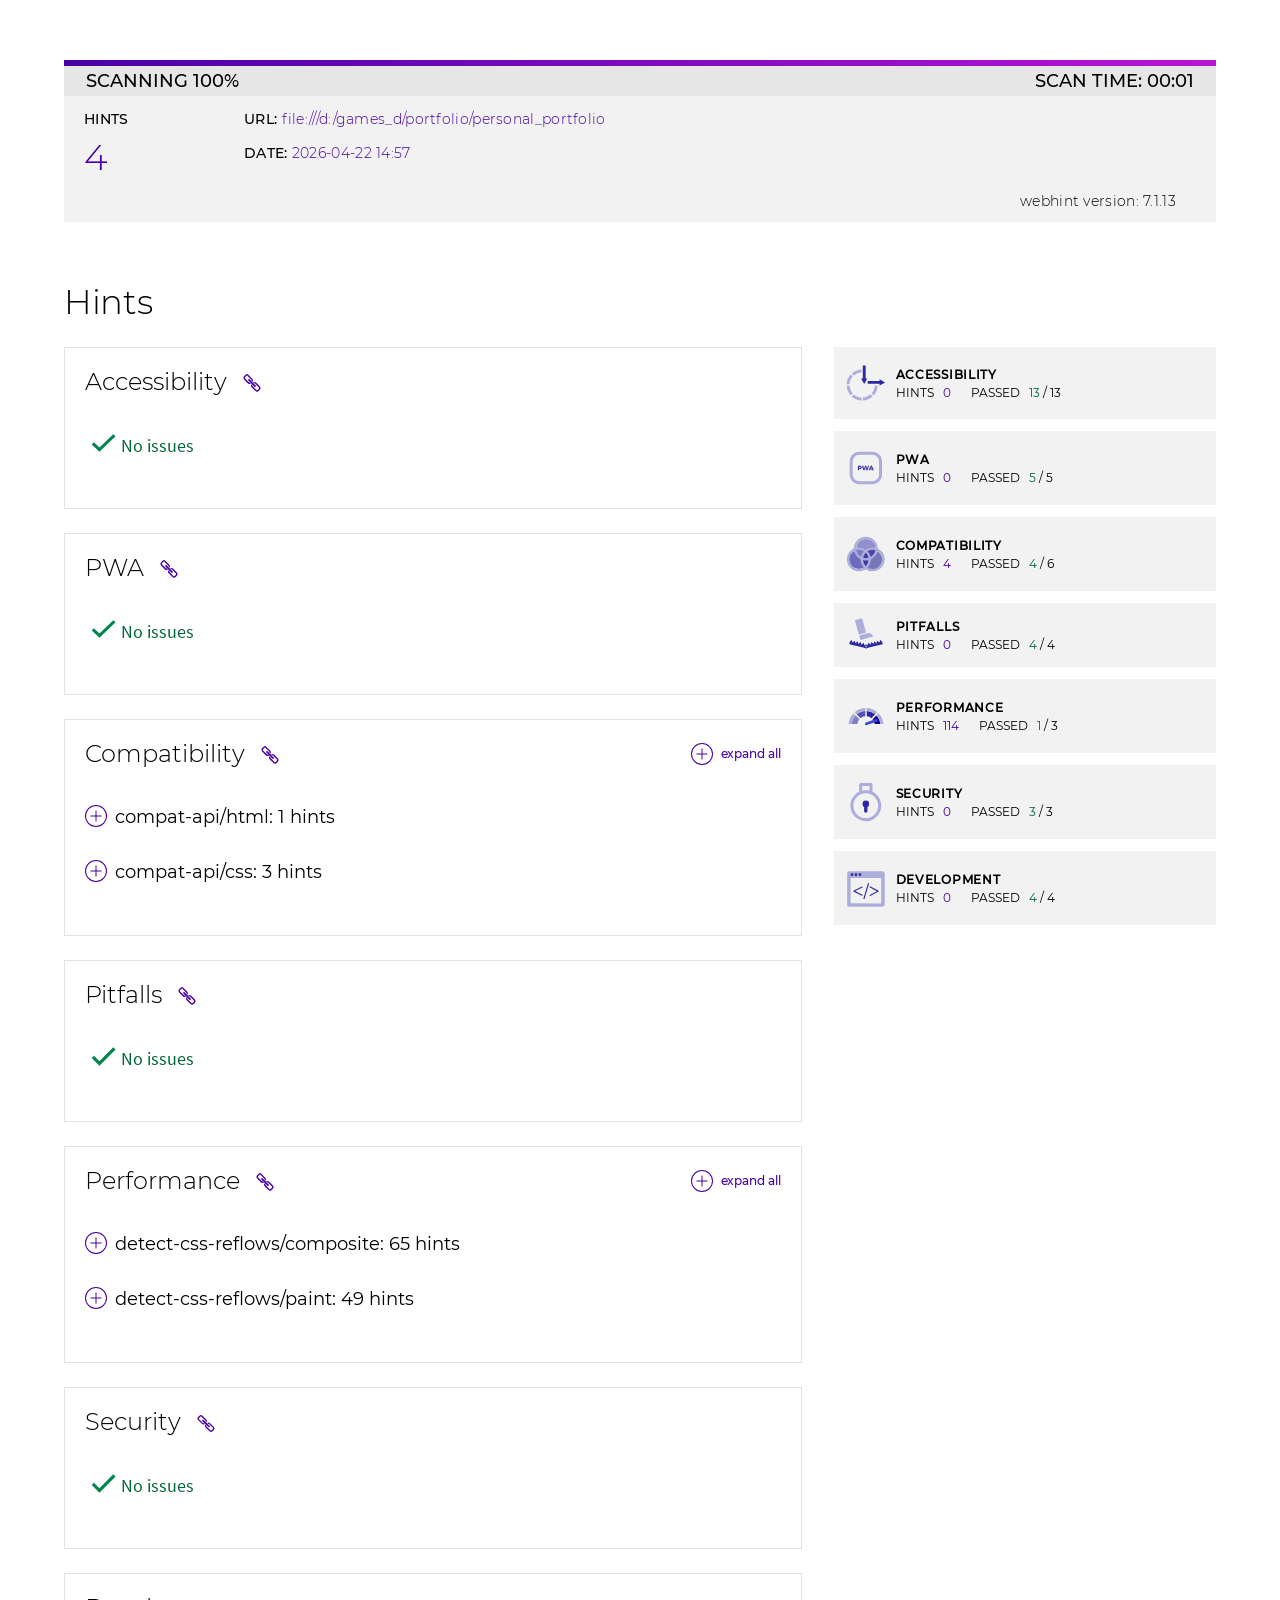
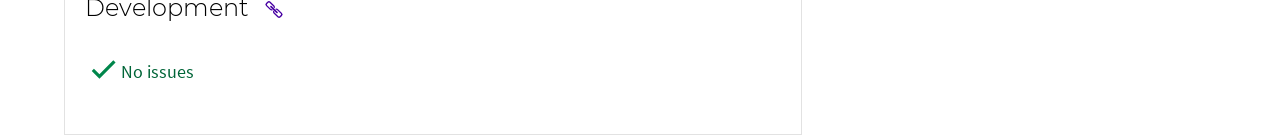
==== commit fbe1361c: "Updated home page doodle" ====
--- a/hint-report/file--D--Games_D-Portfolio-Personal_Portfolio.html
+++ b/hint-report/file--D--Games_D-Portfolio-Personal_Portfolio.html
@@ -1330,18 +1330,18 @@
 </head>
 <body>
     <div class="section container">
-    <div class="scan-overview" data-id="1776868291185" id="main">
+    <div class="scan-overview" data-id="1776869827736" id="main">
         <div class="scan-overview__status">
             <div id="scan-percentage-bar" class="scan-overview__progress-bar end-animation" style="width: 100%"></div>
             <p>scanning <span id="scan-percentage">100%</span></p>
             <p class="scan-overview__scan-time">
-                scan time: <span id="scan-time">00:00</span>
+                scan time: <span id="scan-time">00:01</span>
             </p>
         </div>
         <div class="scan-overview--details">
             <div class="scan-overview--hints">
                 <p class="scan-overview__subheader">hints</p>
-                <p class="scan-overview__body--purple large" id="total-hints">5</p>
+                <p class="scan-overview__body--purple large" id="total-hints">4</p>
             </div>
             <div class="scan-overview--more-details">
                 <div class="scan-overview--scan-links">
@@ -1350,7 +1350,7 @@
                     </div>
                     
                         <div class="scan-overview--time-stamp">
-                            <p class="scan-overview__subheader">Date: <span id="scan-date" class="overview--time-stamp__time-stamp" data-date="2026-04-22T14:31:30.232Z">2026-04-22T14:31:30.232Z</span></p>
+                            <p class="scan-overview__subheader">Date: <span id="scan-date" class="overview--time-stamp__time-stamp" data-date="2026-04-22T14:57:06.705Z">2026-04-22T14:57:06.705Z</span></p>
                         </div>
                     
                 </div>
@@ -1436,11 +1436,11 @@
             <div class="rule-tile__results">
                 <div class="rule-tile__result-wrapper">
                     <p class="rule-tile__sub-category">hints</p>
-                    <p class="rule-tile__sub-category rule-tile__hints"><span>1</span></p>
+                    <p class="rule-tile__sub-category rule-tile__hints"><span>0</span></p>
                 </div>
                 <div class="rule-tile__result-wrapper">
                     <p class="rule-tile__sub-category">passed</p>
-                    <p class="rule-tile__sub-category"><span class="rule-tile__passed">3</span>&nbsp;/&nbsp;4</p>
+                    <p class="rule-tile__sub-category"><span class="rule-tile__passed">4</span>&nbsp;/&nbsp;4</p>
                 </div>
             </div>
         </div>
@@ -1455,7 +1455,7 @@
             <div class="rule-tile__results">
                 <div class="rule-tile__result-wrapper">
                     <p class="rule-tile__sub-category">hints</p>
-                    <p class="rule-tile__sub-category rule-tile__hints"><span>66</span></p>
+                    <p class="rule-tile__sub-category rule-tile__hints"><span>114</span></p>
                 </div>
                 <div class="rule-tile__result-wrapper">
                     <p class="rule-tile__sub-category">passed</p>
@@ -1708,60 +1708,14 @@
     <div class="rule-result--category">
         <h3 id="category-pitfalls">Pitfalls <a href="#category-pitfalls" class="hint-link" title="Pitfalls"></a></h3>
         
-            <button title="expand" class="button-expand-all expanded">close all</button>
-
-        
     </div>
     
-        
-            <details open class="rule-result--details" id="css-prefix-order" aria-expanded="true" role="group">
-    <summary class="rule-title" title="show css-prefix-order&#39;s result details" role="button">css-prefix-order: 1 hints</summary>
-    <div class="rule-content">
-        
-        <div class="rule-doc-buttons">
-            <a class="rule-doc-button" rel="noopener noreferrer" target="_blank" href="https://webhint.io/docs/user-guide/hints/hint-css-prefix-order/#why-is-this-important"
-                title="css-prefix-order - Why is this important">
-                Why is this important <span class="rule-doc-icon"></span>
-            </a>
-
-            <a class="rule-doc-button" rel="noopener noreferrer" target="_blank" href="https://webhint.io/docs/user-guide/hints/hint-css-prefix-order/#examples-that-pass-the-hint"
-                title="css-prefix-order - How to fix it">
-                How to fix it <span class="rule-doc-icon"></span>
-            </a>
-        </div>
-        
-        
-            <div class="rule-result--details__body">
-                <p id="hint-css-prefix-order-1">
-                    <span class="rule-result--details__hint-number">hint #1:</span> &#39;mask-image&#39; should be listed after &#39;-webkit-mask-image&#39;. <a href="#hint-css-prefix-order-1" class="hint-link" title="css-prefix-order: hint #1"></a>
-                </p>
-                
-                <p>
-                    <a class="rule-result--details__hint-link" target="_blank" rel="noopener noreferrer" href="file:///D:/Games_D/Portfolio/Personal_Portfolio/style.css">
-                        file:///D:/Games_D/Portfo … sonal_Portfolio/style.css
-                    </a>
-                </p>
-                
-                
-                <div class="rule-result__code">
-                    <code class="css">.featured-image {
-    display: flex;
-    justify-content: center;
-    align-items: center;
-    width: 50%;
-    position: … gradient(to left, transparent 0%, black 20%);
-    -webkit-mask-image: linear-gradient(to left, transparent 0%, black 20%);
-}</code>
-                </div>
-                
-                
-            </div>
-            
-        
+        <div class="rule-result--details">
+    <div class="rule-result__message--passed">
+        <p>No issues</p>
     </div>
-</details>
-
-        
+</div>
+
     
 </section>
 
@@ -1776,7 +1730,7 @@
     
         
             <details open class="rule-result--details" id="detect-css-reflows/composite" aria-expanded="true" role="group">
-    <summary class="rule-title" title="show detect-css-reflows/composite&#39;s result details" role="button">detect-css-reflows/composite: 39 hints</summary>
+    <summary class="rule-title" title="show detect-css-reflows/composite&#39;s result details" role="button">detect-css-reflows/composite: 65 hints</summary>
     <div class="rule-content">
         
         <div class="rule-doc-buttons">
@@ -1794,7 +1748,131 @@
         
             <div class="rule-result--details__body">
                 <p id="hint-detect-css-reflows/composite-1">
-                    <span class="rule-result--details__hint-number">hint #1:</span> &#39;transform&#39; changes to this property will trigger: &#39;Composite&#39;, which can impact performance when used inside @keyframes. <a href="#hint-detect-css-reflows/composite-1" class="hint-link" title="detect-css-reflows/composite: hint #1"></a>
+                    <span class="rule-result--details__hint-number">hint #1:</span> &#39;opacity&#39; changes to this property will trigger: &#39;Composite&#39;, which can impact performance when used inside @keyframes. <a href="#hint-detect-css-reflows/composite-1" class="hint-link" title="detect-css-reflows/composite: hint #1"></a>
+                </p>
+                
+                <p>
+                    <a class="rule-result--details__hint-link" target="_blank" rel="noopener noreferrer" href="file:///D:/Games_D/Portfolio/Personal_Portfolio/style.css">
+                        file:///D:/Games_D/Portfo … sonal_Portfolio/style.css
+                    </a>
+                </p>
+                
+                
+                <div class="rule-result__code">
+                    <code class="css">@keyframes steamRise {
+    0% {
+        opacity: 0.6;
+        transform: translateY(0);
+    }
+}</code>
+                </div>
+                
+                
+            </div>
+            
+        
+            <div class="rule-result--details__body">
+                <p id="hint-detect-css-reflows/composite-2">
+                    <span class="rule-result--details__hint-number">hint #2:</span> &#39;transform&#39; changes to this property will trigger: &#39;Composite&#39;, which can impact performance when used inside @keyframes. <a href="#hint-detect-css-reflows/composite-2" class="hint-link" title="detect-css-reflows/composite: hint #2"></a>
+                </p>
+                
+                <p>
+                    <a class="rule-result--details__hint-link" target="_blank" rel="noopener noreferrer" href="file:///D:/Games_D/Portfolio/Personal_Portfolio/style.css">
+                        file:///D:/Games_D/Portfo … sonal_Portfolio/style.css
+                    </a>
+                </p>
+                
+                
+                <div class="rule-result__code">
+                    <code class="css">@keyframes steamRise {
+    0% {
+        opacity: 0.6;
+        transform: translateY(0);
+    }
+}</code>
+                </div>
+                
+                
+            </div>
+            
+        
+            <div class="rule-result--details__body">
+                <p id="hint-detect-css-reflows/composite-3">
+                    <span class="rule-result--details__hint-number">hint #3:</span> &#39;opacity&#39; changes to this property will trigger: &#39;Composite&#39;, which can impact performance when used inside @keyframes. <a href="#hint-detect-css-reflows/composite-3" class="hint-link" title="detect-css-reflows/composite: hint #3"></a>
+                </p>
+                
+                <p>
+                    <a class="rule-result--details__hint-link" target="_blank" rel="noopener noreferrer" href="file:///D:/Games_D/Portfolio/Personal_Portfolio/style.css">
+                        file:///D:/Games_D/Portfo … sonal_Portfolio/style.css
+                    </a>
+                </p>
+                
+                
+                <div class="rule-result__code">
+                    <code class="css">@keyframes steamRise {
+    100% {
+        opacity: 0;
+        transform: translateY(-20px);
+    }
+}</code>
+                </div>
+                
+                
+            </div>
+            
+        
+            <div class="rule-result--details__body">
+                <p id="hint-detect-css-reflows/composite-4">
+                    <span class="rule-result--details__hint-number">hint #4:</span> &#39;transform&#39; changes to this property will trigger: &#39;Composite&#39;, which can impact performance when used inside @keyframes. <a href="#hint-detect-css-reflows/composite-4" class="hint-link" title="detect-css-reflows/composite: hint #4"></a>
+                </p>
+                
+                <p>
+                    <a class="rule-result--details__hint-link" target="_blank" rel="noopener noreferrer" href="file:///D:/Games_D/Portfolio/Personal_Portfolio/style.css">
+                        file:///D:/Games_D/Portfo … sonal_Portfolio/style.css
+                    </a>
+                </p>
+                
+                
+                <div class="rule-result__code">
+                    <code class="css">@keyframes steamRise {
+    100% {
+        opacity: 0;
+        transform: translateY(-20px);
+    }
+}</code>
+                </div>
+                
+                
+            </div>
+            
+        
+            <div class="rule-result--details__body">
+                <p id="hint-detect-css-reflows/composite-5">
+                    <span class="rule-result--details__hint-number">hint #5:</span> &#39;transform&#39; changes to this property will trigger: &#39;Composite&#39;, which can impact performance when used inside @keyframes. <a href="#hint-detect-css-reflows/composite-5" class="hint-link" title="detect-css-reflows/composite: hint #5"></a>
+                </p>
+                
+                <p>
+                    <a class="rule-result--details__hint-link" target="_blank" rel="noopener noreferrer" href="file:///D:/Games_D/Portfolio/Personal_Portfolio/style.css">
+                        file:///D:/Games_D/Portfo … sonal_Portfolio/style.css
+                    </a>
+                </p>
+                
+                
+                <div class="rule-result__code">
+                    <code class="css">@keyframes cupSteam {
+    50% {
+        transform: translateY(-2px);
+    }
+}</code>
+                </div>
+                
+                
+            </div>
+            
+        
+            <div class="rule-result--details__body">
+                <p id="hint-detect-css-reflows/composite-6">
+                    <span class="rule-result--details__hint-number">hint #6:</span> &#39;transform&#39; changes to this property will trigger: &#39;Composite&#39;, which can impact performance when used inside @keyframes. <a href="#hint-detect-css-reflows/composite-6" class="hint-link" title="detect-css-reflows/composite: hint #6"></a>
                 </p>
                 
                 <p>
@@ -1817,8 +1895,8 @@
             
         
             <div class="rule-result--details__body">
-                <p id="hint-detect-css-reflows/composite-2">
-                    <span class="rule-result--details__hint-number">hint #2:</span> &#39;transform&#39; changes to this property will trigger: &#39;Composite&#39;, which can impact performance when used inside @keyframes. <a href="#hint-detect-css-reflows/composite-2" class="hint-link" title="detect-css-reflows/composite: hint #2"></a>
+                <p id="hint-detect-css-reflows/composite-7">
+                    <span class="rule-result--details__hint-number">hint #7:</span> &#39;transform&#39; changes to this property will trigger: &#39;Composite&#39;, which can impact performance when used inside @keyframes. <a href="#hint-detect-css-reflows/composite-7" class="hint-link" title="detect-css-reflows/composite: hint #7"></a>
                 </p>
                 
                 <p>
@@ -1841,8 +1919,8 @@
             
         
             <div class="rule-result--details__body">
-                <p id="hint-detect-css-reflows/composite-3">
-                    <span class="rule-result--details__hint-number">hint #3:</span> &#39;transform&#39; changes to this property will trigger: &#39;Composite&#39;, which can impact performance when used inside @keyframes. <a href="#hint-detect-css-reflows/composite-3" class="hint-link" title="detect-css-reflows/composite: hint #3"></a>
+                <p id="hint-detect-css-reflows/composite-8">
+                    <span class="rule-result--details__hint-number">hint #8:</span> &#39;transform&#39; changes to this property will trigger: &#39;Composite&#39;, which can impact performance when used inside @keyframes. <a href="#hint-detect-css-reflows/composite-8" class="hint-link" title="detect-css-reflows/composite: hint #8"></a>
                 </p>
                 
                 <p>
@@ -1867,8 +1945,8 @@
             
         
             <div class="rule-result--details__body">
-                <p id="hint-detect-css-reflows/composite-4">
-                    <span class="rule-result--details__hint-number">hint #4:</span> &#39;opacity&#39; changes to this property will trigger: &#39;Composite&#39;, which can impact performance when used inside @keyframes. <a href="#hint-detect-css-reflows/composite-4" class="hint-link" title="detect-css-reflows/composite: hint #4"></a>
+                <p id="hint-detect-css-reflows/composite-9">
+                    <span class="rule-result--details__hint-number">hint #9:</span> &#39;opacity&#39; changes to this property will trigger: &#39;Composite&#39;, which can impact performance when used inside @keyframes. <a href="#hint-detect-css-reflows/composite-9" class="hint-link" title="detect-css-reflows/composite: hint #9"></a>
                 </p>
                 
                 <p>
@@ -1893,8 +1971,8 @@
             
         
             <div class="rule-result--details__body">
-                <p id="hint-detect-css-reflows/composite-5">
-                    <span class="rule-result--details__hint-number">hint #5:</span> &#39;transform&#39; changes to this property will trigger: &#39;Composite&#39;, which can impact performance when used inside @keyframes. <a href="#hint-detect-css-reflows/composite-5" class="hint-link" title="detect-css-reflows/composite: hint #5"></a>
+                <p id="hint-detect-css-reflows/composite-10">
+                    <span class="rule-result--details__hint-number">hint #10:</span> &#39;transform&#39; changes to this property will trigger: &#39;Composite&#39;, which can impact performance when used inside @keyframes. <a href="#hint-detect-css-reflows/composite-10" class="hint-link" title="detect-css-reflows/composite: hint #10"></a>
                 </p>
                 
                 <p>
@@ -1918,8 +1996,8 @@
             
         
             <div class="rule-result--details__body">
-                <p id="hint-detect-css-reflows/composite-6">
-                    <span class="rule-result--details__hint-number">hint #6:</span> &#39;opacity&#39; changes to this property will trigger: &#39;Composite&#39;, which can impact performance when used inside @keyframes. <a href="#hint-detect-css-reflows/composite-6" class="hint-link" title="detect-css-reflows/composite: hint #6"></a>
+                <p id="hint-detect-css-reflows/composite-11">
+                    <span class="rule-result--details__hint-number">hint #11:</span> &#39;opacity&#39; changes to this property will trigger: &#39;Composite&#39;, which can impact performance when used inside @keyframes. <a href="#hint-detect-css-reflows/composite-11" class="hint-link" title="detect-css-reflows/composite: hint #11"></a>
                 </p>
                 
                 <p>
@@ -1943,8 +2021,8 @@
             
         
             <div class="rule-result--details__body">
-                <p id="hint-detect-css-reflows/composite-7">
-                    <span class="rule-result--details__hint-number">hint #7:</span> &#39;transform&#39; changes to this property will trigger: &#39;Composite&#39;, which can impact performance when used inside @keyframes. <a href="#hint-detect-css-reflows/composite-7" class="hint-link" title="detect-css-reflows/composite: hint #7"></a>
+                <p id="hint-detect-css-reflows/composite-12">
+                    <span class="rule-result--details__hint-number">hint #12:</span> &#39;transform&#39; changes to this property will trigger: &#39;Composite&#39;, which can impact performance when used inside @keyframes. <a href="#hint-detect-css-reflows/composite-12" class="hint-link" title="detect-css-reflows/composite: hint #12"></a>
                 </p>
                 
                 <p>
@@ -1968,8 +2046,8 @@
             
         
             <div class="rule-result--details__body">
-                <p id="hint-detect-css-reflows/composite-8">
-                    <span class="rule-result--details__hint-number">hint #8:</span> &#39;transform&#39; changes to this property will trigger: &#39;Composite&#39;, which can impact performance when used inside @keyframes. <a href="#hint-detect-css-reflows/composite-8" class="hint-link" title="detect-css-reflows/composite: hint #8"></a>
+                <p id="hint-detect-css-reflows/composite-13">
+                    <span class="rule-result--details__hint-number">hint #13:</span> &#39;transform&#39; changes to this property will trigger: &#39;Composite&#39;, which can impact performance when used inside @keyframes. <a href="#hint-detect-css-reflows/composite-13" class="hint-link" title="detect-css-reflows/composite: hint #13"></a>
                 </p>
                 
                 <p>
@@ -1992,8 +2070,8 @@
             
         
             <div class="rule-result--details__body">
-                <p id="hint-detect-css-reflows/composite-9">
-                    <span class="rule-result--details__hint-number">hint #9:</span> &#39;transform&#39; changes to this property will trigger: &#39;Composite&#39;, which can impact performance when used inside @keyframes. <a href="#hint-detect-css-reflows/composite-9" class="hint-link" title="detect-css-reflows/composite: hint #9"></a>
+                <p id="hint-detect-css-reflows/composite-14">
+                    <span class="rule-result--details__hint-number">hint #14:</span> &#39;transform&#39; changes to this property will trigger: &#39;Composite&#39;, which can impact performance when used inside @keyframes. <a href="#hint-detect-css-reflows/composite-14" class="hint-link" title="detect-css-reflows/composite: hint #14"></a>
                 </p>
                 
                 <p>
@@ -2018,8 +2096,8 @@
             
         
             <div class="rule-result--details__body">
-                <p id="hint-detect-css-reflows/composite-10">
-                    <span class="rule-result--details__hint-number">hint #10:</span> &#39;opacity&#39; changes to this property will trigger: &#39;Composite&#39;, which can impact performance when used inside @keyframes. <a href="#hint-detect-css-reflows/composite-10" class="hint-link" title="detect-css-reflows/composite: hint #10"></a>
+                <p id="hint-detect-css-reflows/composite-15">
+                    <span class="rule-result--details__hint-number">hint #15:</span> &#39;opacity&#39; changes to this property will trigger: &#39;Composite&#39;, which can impact performance when used inside @keyframes. <a href="#hint-detect-css-reflows/composite-15" class="hint-link" title="detect-css-reflows/composite: hint #15"></a>
                 </p>
                 
                 <p>
@@ -2044,8 +2122,8 @@
             
         
             <div class="rule-result--details__body">
-                <p id="hint-detect-css-reflows/composite-11">
-                    <span class="rule-result--details__hint-number">hint #11:</span> &#39;transform&#39; changes to this property will trigger: &#39;Composite&#39;, which can impact performance when used inside @keyframes. <a href="#hint-detect-css-reflows/composite-11" class="hint-link" title="detect-css-reflows/composite: hint #11"></a>
+                <p id="hint-detect-css-reflows/composite-16">
+                    <span class="rule-result--details__hint-number">hint #16:</span> &#39;transform&#39; changes to this property will trigger: &#39;Composite&#39;, which can impact performance when used inside @keyframes. <a href="#hint-detect-css-reflows/composite-16" class="hint-link" title="detect-css-reflows/composite: hint #16"></a>
                 </p>
                 
                 <p>
@@ -2069,8 +2147,8 @@
             
         
             <div class="rule-result--details__body">
-                <p id="hint-detect-css-reflows/composite-12">
-                    <span class="rule-result--details__hint-number">hint #12:</span> &#39;opacity&#39; changes to this property will trigger: &#39;Composite&#39;, which can impact performance when used inside @keyframes. <a href="#hint-detect-css-reflows/composite-12" class="hint-link" title="detect-css-reflows/composite: hint #12"></a>
+                <p id="hint-detect-css-reflows/composite-17">
+                    <span class="rule-result--details__hint-number">hint #17:</span> &#39;opacity&#39; changes to this property will trigger: &#39;Composite&#39;, which can impact performance when used inside @keyframes. <a href="#hint-detect-css-reflows/composite-17" class="hint-link" title="detect-css-reflows/composite: hint #17"></a>
                 </p>
                 
                 <p>
@@ -2094,8 +2172,524 @@
             
         
             <div class="rule-result--details__body">
-                <p id="hint-detect-css-reflows/composite-13">
-                    <span class="rule-result--details__hint-number">hint #13:</span> &#39;opacity&#39; changes to this property will trigger: &#39;Composite&#39;, which can impact performance when used inside @keyframes. <a href="#hint-detect-css-reflows/composite-13" class="hint-link" title="detect-css-reflows/composite: hint #13"></a>
+                <p id="hint-detect-css-reflows/composite-18">
+                    <span class="rule-result--details__hint-number">hint #18:</span> &#39;transform&#39; changes to this property will trigger: &#39;Composite&#39;, which can impact performance when used inside @keyframes. <a href="#hint-detect-css-reflows/composite-18" class="hint-link" title="detect-css-reflows/composite: hint #18"></a>
+                </p>
+                
+                <p>
+                    <a class="rule-result--details__hint-link" target="_blank" rel="noopener noreferrer" href="file:///D:/Games_D/Portfolio/Personal_Portfolio/style.css">
+                        file:///D:/Games_D/Portfo … sonal_Portfolio/style.css
+                    </a>
+                </p>
+                
+                
+                <div class="rule-result__code">
+                    <code class="css">@keyframes ghostFloat {
+    0%,
+    100% {
+        transform: translateY(0);
+    }
+}</code>
+                </div>
+                
+                
+            </div>
+            
+        
+            <div class="rule-result--details__body">
+                <p id="hint-detect-css-reflows/composite-19">
+                    <span class="rule-result--details__hint-number">hint #19:</span> &#39;transform&#39; changes to this property will trigger: &#39;Composite&#39;, which can impact performance when used inside @keyframes. <a href="#hint-detect-css-reflows/composite-19" class="hint-link" title="detect-css-reflows/composite: hint #19"></a>
+                </p>
+                
+                <p>
+                    <a class="rule-result--details__hint-link" target="_blank" rel="noopener noreferrer" href="file:///D:/Games_D/Portfolio/Personal_Portfolio/style.css">
+                        file:///D:/Games_D/Portfo … sonal_Portfolio/style.css
+                    </a>
+                </p>
+                
+                
+                <div class="rule-result__code">
+                    <code class="css">@keyframes ghostFloat {
+    50% {
+        transform: translateY(-15px);
+    }
+}</code>
+                </div>
+                
+                
+            </div>
+            
+        
+            <div class="rule-result--details__body">
+                <p id="hint-detect-css-reflows/composite-20">
+                    <span class="rule-result--details__hint-number">hint #20:</span> &#39;transform&#39; changes to this property will trigger: &#39;Composite&#39;, which can impact performance when used inside @keyframes. <a href="#hint-detect-css-reflows/composite-20" class="hint-link" title="detect-css-reflows/composite: hint #20"></a>
+                </p>
+                
+                <p>
+                    <a class="rule-result--details__hint-link" target="_blank" rel="noopener noreferrer" href="file:///D:/Games_D/Portfolio/Personal_Portfolio/style.css">
+                        file:///D:/Games_D/Portfo … sonal_Portfolio/style.css
+                    </a>
+                </p>
+                
+                
+                <div class="rule-result__code">
+                    <code class="css">@keyframes ghostWobble {
+    0%,
+    100% {
+        transform: scaleX(1) skewX(0deg);
+    }
+}</code>
+                </div>
+                
+                
+            </div>
+            
+        
+            <div class="rule-result--details__body">
+                <p id="hint-detect-css-reflows/composite-21">
+                    <span class="rule-result--details__hint-number">hint #21:</span> &#39;transform&#39; changes to this property will trigger: &#39;Composite&#39;, which can impact performance when used inside @keyframes. <a href="#hint-detect-css-reflows/composite-21" class="hint-link" title="detect-css-reflows/composite: hint #21"></a>
+                </p>
+                
+                <p>
+                    <a class="rule-result--details__hint-link" target="_blank" rel="noopener noreferrer" href="file:///D:/Games_D/Portfolio/Personal_Portfolio/style.css">
+                        file:///D:/Games_D/Portfo … sonal_Portfolio/style.css
+                    </a>
+                </p>
+                
+                
+                <div class="rule-result__code">
+                    <code class="css">@keyframes ghostWobble {
+    25% {
+        transform: scaleX(1.02) skewX(-2deg);
+    }
+}</code>
+                </div>
+                
+                
+            </div>
+            
+        
+            <div class="rule-result--details__body">
+                <p id="hint-detect-css-reflows/composite-22">
+                    <span class="rule-result--details__hint-number">hint #22:</span> &#39;transform&#39; changes to this property will trigger: &#39;Composite&#39;, which can impact performance when used inside @keyframes. <a href="#hint-detect-css-reflows/composite-22" class="hint-link" title="detect-css-reflows/composite: hint #22"></a>
+                </p>
+                
+                <p>
+                    <a class="rule-result--details__hint-link" target="_blank" rel="noopener noreferrer" href="file:///D:/Games_D/Portfolio/Personal_Portfolio/style.css">
+                        file:///D:/Games_D/Portfo … sonal_Portfolio/style.css
+                    </a>
+                </p>
+                
+                
+                <div class="rule-result__code">
+                    <code class="css">@keyframes ghostWobble {
+    75% {
+        transform: scaleX(1.02) skewX(2deg);
+    }
+}</code>
+                </div>
+                
+                
+            </div>
+            
+        
+            <div class="rule-result--details__body">
+                <p id="hint-detect-css-reflows/composite-23">
+                    <span class="rule-result--details__hint-number">hint #23:</span> &#39;transform&#39; changes to this property will trigger: &#39;Composite&#39;, which can impact performance when used inside @keyframes. <a href="#hint-detect-css-reflows/composite-23" class="hint-link" title="detect-css-reflows/composite: hint #23"></a>
+                </p>
+                
+                <p>
+                    <a class="rule-result--details__hint-link" target="_blank" rel="noopener noreferrer" href="file:///D:/Games_D/Portfolio/Personal_Portfolio/style.css">
+                        file:///D:/Games_D/Portfo … sonal_Portfolio/style.css
+                    </a>
+                </p>
+                
+                
+                <div class="rule-result__code">
+                    <code class="css">@keyframes eyeBlink {
+    0%,
+    90%,
+    100% {
+        transform: scaleY(1);
+    }
+}</code>
+                </div>
+                
+                
+            </div>
+            
+        
+            <div class="rule-result--details__body">
+                <p id="hint-detect-css-reflows/composite-24">
+                    <span class="rule-result--details__hint-number">hint #24:</span> &#39;transform&#39; changes to this property will trigger: &#39;Composite&#39;, which can impact performance when used inside @keyframes. <a href="#hint-detect-css-reflows/composite-24" class="hint-link" title="detect-css-reflows/composite: hint #24"></a>
+                </p>
+                
+                <p>
+                    <a class="rule-result--details__hint-link" target="_blank" rel="noopener noreferrer" href="file:///D:/Games_D/Portfolio/Personal_Portfolio/style.css">
+                        file:///D:/Games_D/Portfo … sonal_Portfolio/style.css
+                    </a>
+                </p>
+                
+                
+                <div class="rule-result__code">
+                    <code class="css">@keyframes eyeBlink {
+    95% {
+        transform: scaleY(0.1);
+    }
+}</code>
+                </div>
+                
+                
+            </div>
+            
+        
+            <div class="rule-result--details__body">
+                <p id="hint-detect-css-reflows/composite-25">
+                    <span class="rule-result--details__hint-number">hint #25:</span> &#39;transform&#39; changes to this property will trigger: &#39;Composite&#39;, which can impact performance when used inside @keyframes. <a href="#hint-detect-css-reflows/composite-25" class="hint-link" title="detect-css-reflows/composite: hint #25"></a>
+                </p>
+                
+                <p>
+                    <a class="rule-result--details__hint-link" target="_blank" rel="noopener noreferrer" href="file:///D:/Games_D/Portfolio/Personal_Portfolio/style.css">
+                        file:///D:/Games_D/Portfo … sonal_Portfolio/style.css
+                    </a>
+                </p>
+                
+                
+                <div class="rule-result__code">
+                    <code class="css">@keyframes mouthTalk {
+    0%,
+    100% {
+        transform: scaleY(1);
+    }
+}</code>
+                </div>
+                
+                
+            </div>
+            
+        
+            <div class="rule-result--details__body">
+                <p id="hint-detect-css-reflows/composite-26">
+                    <span class="rule-result--details__hint-number">hint #26:</span> &#39;transform&#39; changes to this property will trigger: &#39;Composite&#39;, which can impact performance when used inside @keyframes. <a href="#hint-detect-css-reflows/composite-26" class="hint-link" title="detect-css-reflows/composite: hint #26"></a>
+                </p>
+                
+                <p>
+                    <a class="rule-result--details__hint-link" target="_blank" rel="noopener noreferrer" href="file:///D:/Games_D/Portfolio/Personal_Portfolio/style.css">
+                        file:///D:/Games_D/Portfo … sonal_Portfolio/style.css
+                    </a>
+                </p>
+                
+                
+                <div class="rule-result__code">
+                    <code class="css">@keyframes mouthTalk {
+    50% {
+        transform: scaleY(1.3);
+    }
+}</code>
+                </div>
+                
+                
+            </div>
+            
+        
+            <div class="rule-result--details__body">
+                <p id="hint-detect-css-reflows/composite-27">
+                    <span class="rule-result--details__hint-number">hint #27:</span> &#39;transform&#39; changes to this property will trigger: &#39;Composite&#39;, which can impact performance when used inside @keyframes. <a href="#hint-detect-css-reflows/composite-27" class="hint-link" title="detect-css-reflows/composite: hint #27"></a>
+                </p>
+                
+                <p>
+                    <a class="rule-result--details__hint-link" target="_blank" rel="noopener noreferrer" href="file:///D:/Games_D/Portfolio/Personal_Portfolio/style.css">
+                        file:///D:/Games_D/Portfo … sonal_Portfolio/style.css
+                    </a>
+                </p>
+                
+                
+                <div class="rule-result__code">
+                    <code class="css">@keyframes phoneTilt {
+    0%,
+    100% {
+        transform: rotate(0deg);
+    }
+}</code>
+                </div>
+                
+                
+            </div>
+            
+        
+            <div class="rule-result--details__body">
+                <p id="hint-detect-css-reflows/composite-28">
+                    <span class="rule-result--details__hint-number">hint #28:</span> &#39;transform&#39; changes to this property will trigger: &#39;Composite&#39;, which can impact performance when used inside @keyframes. <a href="#hint-detect-css-reflows/composite-28" class="hint-link" title="detect-css-reflows/composite: hint #28"></a>
+                </p>
+                
+                <p>
+                    <a class="rule-result--details__hint-link" target="_blank" rel="noopener noreferrer" href="file:///D:/Games_D/Portfolio/Personal_Portfolio/style.css">
+                        file:///D:/Games_D/Portfo … sonal_Portfolio/style.css
+                    </a>
+                </p>
+                
+                
+                <div class="rule-result__code">
+                    <code class="css">@keyframes phoneTilt {
+    25% {
+        transform: rotate(-5deg);
+    }
+}</code>
+                </div>
+                
+                
+            </div>
+            
+        
+            <div class="rule-result--details__body">
+                <p id="hint-detect-css-reflows/composite-29">
+                    <span class="rule-result--details__hint-number">hint #29:</span> &#39;transform&#39; changes to this property will trigger: &#39;Composite&#39;, which can impact performance when used inside @keyframes. <a href="#hint-detect-css-reflows/composite-29" class="hint-link" title="detect-css-reflows/composite: hint #29"></a>
+                </p>
+                
+                <p>
+                    <a class="rule-result--details__hint-link" target="_blank" rel="noopener noreferrer" href="file:///D:/Games_D/Portfolio/Personal_Portfolio/style.css">
+                        file:///D:/Games_D/Portfo … sonal_Portfolio/style.css
+                    </a>
+                </p>
+                
+                
+                <div class="rule-result__code">
+                    <code class="css">@keyframes phoneTilt {
+    75% {
+        transform: rotate(5deg);
+    }
+}</code>
+                </div>
+                
+                
+            </div>
+            
+        
+            <div class="rule-result--details__body">
+                <p id="hint-detect-css-reflows/composite-30">
+                    <span class="rule-result--details__hint-number">hint #30:</span> &#39;transform&#39; changes to this property will trigger: &#39;Composite&#39;, which can impact performance when used inside @keyframes. <a href="#hint-detect-css-reflows/composite-30" class="hint-link" title="detect-css-reflows/composite: hint #30"></a>
+                </p>
+                
+                <p>
+                    <a class="rule-result--details__hint-link" target="_blank" rel="noopener noreferrer" href="file:///D:/Games_D/Portfolio/Personal_Portfolio/style.css">
+                        file:///D:/Games_D/Portfo … sonal_Portfolio/style.css
+                    </a>
+                </p>
+                
+                
+                <div class="rule-result__code">
+                    <code class="css">@keyframes screenScroll {
+    0%,
+    100% {
+        transform: translateY(0);
+    }
+}</code>
+                </div>
+                
+                
+            </div>
+            
+        
+            <div class="rule-result--details__body">
+                <p id="hint-detect-css-reflows/composite-31">
+                    <span class="rule-result--details__hint-number">hint #31:</span> &#39;transform&#39; changes to this property will trigger: &#39;Composite&#39;, which can impact performance when used inside @keyframes. <a href="#hint-detect-css-reflows/composite-31" class="hint-link" title="detect-css-reflows/composite: hint #31"></a>
+                </p>
+                
+                <p>
+                    <a class="rule-result--details__hint-link" target="_blank" rel="noopener noreferrer" href="file:///D:/Games_D/Portfolio/Personal_Portfolio/style.css">
+                        file:///D:/Games_D/Portfo … sonal_Portfolio/style.css
+                    </a>
+                </p>
+                
+                
+                <div class="rule-result__code">
+                    <code class="css">@keyframes screenScroll {
+    50% {
+        transform: translateY(-5px);
+    }
+}</code>
+                </div>
+                
+                
+            </div>
+            
+        
+            <div class="rule-result--details__body">
+                <p id="hint-detect-css-reflows/composite-32">
+                    <span class="rule-result--details__hint-number">hint #32:</span> &#39;transform&#39; changes to this property will trigger: &#39;Composite&#39;, which can impact performance when used inside @keyframes. <a href="#hint-detect-css-reflows/composite-32" class="hint-link" title="detect-css-reflows/composite: hint #32"></a>
+                </p>
+                
+                <p>
+                    <a class="rule-result--details__hint-link" target="_blank" rel="noopener noreferrer" href="file:///D:/Games_D/Portfolio/Personal_Portfolio/style.css">
+                        file:///D:/Games_D/Portfo … sonal_Portfolio/style.css
+                    </a>
+                </p>
+                
+                
+                <div class="rule-result__code">
+                    <code class="css">@keyframes bubblePop {
+    0% {
+        transform: scale(0);
+        opacity: 0;
+    }
+}</code>
+                </div>
+                
+                
+            </div>
+            
+        
+            <div class="rule-result--details__body">
+                <p id="hint-detect-css-reflows/composite-33">
+                    <span class="rule-result--details__hint-number">hint #33:</span> &#39;opacity&#39; changes to this property will trigger: &#39;Composite&#39;, which can impact performance when used inside @keyframes. <a href="#hint-detect-css-reflows/composite-33" class="hint-link" title="detect-css-reflows/composite: hint #33"></a>
+                </p>
+                
+                <p>
+                    <a class="rule-result--details__hint-link" target="_blank" rel="noopener noreferrer" href="file:///D:/Games_D/Portfolio/Personal_Portfolio/style.css">
+                        file:///D:/Games_D/Portfo … sonal_Portfolio/style.css
+                    </a>
+                </p>
+                
+                
+                <div class="rule-result__code">
+                    <code class="css">@keyframes bubblePop {
+    0% {
+        transform: scale(0);
+        opacity: 0;
+    }
+}</code>
+                </div>
+                
+                
+            </div>
+            
+        
+            <div class="rule-result--details__body">
+                <p id="hint-detect-css-reflows/composite-34">
+                    <span class="rule-result--details__hint-number">hint #34:</span> &#39;transform&#39; changes to this property will trigger: &#39;Composite&#39;, which can impact performance when used inside @keyframes. <a href="#hint-detect-css-reflows/composite-34" class="hint-link" title="detect-css-reflows/composite: hint #34"></a>
+                </p>
+                
+                <p>
+                    <a class="rule-result--details__hint-link" target="_blank" rel="noopener noreferrer" href="file:///D:/Games_D/Portfolio/Personal_Portfolio/style.css">
+                        file:///D:/Games_D/Portfo … sonal_Portfolio/style.css
+                    </a>
+                </p>
+                
+                
+                <div class="rule-result__code">
+                    <code class="css">@keyframes bubblePop {
+    60% {
+        transform: scale(1.1);
+    }
+}</code>
+                </div>
+                
+                
+            </div>
+            
+        
+            <div class="rule-result--details__body">
+                <p id="hint-detect-css-reflows/composite-35">
+                    <span class="rule-result--details__hint-number">hint #35:</span> &#39;transform&#39; changes to this property will trigger: &#39;Composite&#39;, which can impact performance when used inside @keyframes. <a href="#hint-detect-css-reflows/composite-35" class="hint-link" title="detect-css-reflows/composite: hint #35"></a>
+                </p>
+                
+                <p>
+                    <a class="rule-result--details__hint-link" target="_blank" rel="noopener noreferrer" href="file:///D:/Games_D/Portfolio/Personal_Portfolio/style.css">
+                        file:///D:/Games_D/Portfo … sonal_Portfolio/style.css
+                    </a>
+                </p>
+                
+                
+                <div class="rule-result__code">
+                    <code class="css">@keyframes bubblePop {
+    100% {
+        transform: scale(1);
+        opacity: 1;
+    }
+}</code>
+                </div>
+                
+                
+            </div>
+            
+        
+            <div class="rule-result--details__body">
+                <p id="hint-detect-css-reflows/composite-36">
+                    <span class="rule-result--details__hint-number">hint #36:</span> &#39;opacity&#39; changes to this property will trigger: &#39;Composite&#39;, which can impact performance when used inside @keyframes. <a href="#hint-detect-css-reflows/composite-36" class="hint-link" title="detect-css-reflows/composite: hint #36"></a>
+                </p>
+                
+                <p>
+                    <a class="rule-result--details__hint-link" target="_blank" rel="noopener noreferrer" href="file:///D:/Games_D/Portfolio/Personal_Portfolio/style.css">
+                        file:///D:/Games_D/Portfo … sonal_Portfolio/style.css
+                    </a>
+                </p>
+                
+                
+                <div class="rule-result__code">
+                    <code class="css">@keyframes bubblePop {
+    100% {
+        transform: scale(1);
+        opacity: 1;
+    }
+}</code>
+                </div>
+                
+                
+            </div>
+            
+        
+            <div class="rule-result--details__body">
+                <p id="hint-detect-css-reflows/composite-37">
+                    <span class="rule-result--details__hint-number">hint #37:</span> &#39;transform&#39; changes to this property will trigger: &#39;Composite&#39;, which can impact performance when used inside @keyframes. <a href="#hint-detect-css-reflows/composite-37" class="hint-link" title="detect-css-reflows/composite: hint #37"></a>
+                </p>
+                
+                <p>
+                    <a class="rule-result--details__hint-link" target="_blank" rel="noopener noreferrer" href="file:///D:/Games_D/Portfolio/Personal_Portfolio/style.css">
+                        file:///D:/Games_D/Portfo … sonal_Portfolio/style.css
+                    </a>
+                </p>
+                
+                
+                <div class="rule-result__code">
+                    <code class="css">@keyframes cursorGhostFloat {
+    0%,
+    100% {
+        transform: translate(-50%, -50%) translateY(0);
+    }
+}</code>
+                </div>
+                
+                
+            </div>
+            
+        
+            <div class="rule-result--details__body">
+                <p id="hint-detect-css-reflows/composite-38">
+                    <span class="rule-result--details__hint-number">hint #38:</span> &#39;transform&#39; changes to this property will trigger: &#39;Composite&#39;, which can impact performance when used inside @keyframes. <a href="#hint-detect-css-reflows/composite-38" class="hint-link" title="detect-css-reflows/composite: hint #38"></a>
+                </p>
+                
+                <p>
+                    <a class="rule-result--details__hint-link" target="_blank" rel="noopener noreferrer" href="file:///D:/Games_D/Portfolio/Personal_Portfolio/style.css">
+                        file:///D:/Games_D/Portfo … sonal_Portfolio/style.css
+                    </a>
+                </p>
+                
+                
+                <div class="rule-result__code">
+                    <code class="css">@keyframes cursorGhostFloat {
+    50% {
+        transform: translate(-50%, -50%) translateY(-8px);
+    }
+}</code>
+                </div>
+                
+                
+            </div>
+            
+        
+            <div class="rule-result--details__body">
+                <p id="hint-detect-css-reflows/composite-39">
+                    <span class="rule-result--details__hint-number">hint #39:</span> &#39;opacity&#39; changes to this property will trigger: &#39;Composite&#39;, which can impact performance when used inside @keyframes. <a href="#hint-detect-css-reflows/composite-39" class="hint-link" title="detect-css-reflows/composite: hint #39"></a>
                 </p>
                 
                 <p>
@@ -2119,8 +2713,8 @@
             
         
             <div class="rule-result--details__body">
-                <p id="hint-detect-css-reflows/composite-14">
-                    <span class="rule-result--details__hint-number">hint #14:</span> &#39;transform&#39; changes to this property will trigger: &#39;Composite&#39;, which can impact performance when used inside @keyframes. <a href="#hint-detect-css-reflows/composite-14" class="hint-link" title="detect-css-reflows/composite: hint #14"></a>
+                <p id="hint-detect-css-reflows/composite-40">
+                    <span class="rule-result--details__hint-number">hint #40:</span> &#39;transform&#39; changes to this property will trigger: &#39;Composite&#39;, which can impact performance when used inside @keyframes. <a href="#hint-detect-css-reflows/composite-40" class="hint-link" title="detect-css-reflows/composite: hint #40"></a>
                 </p>
                 
                 <p>
@@ -2144,8 +2738,8 @@
             
         
             <div class="rule-result--details__body">
-                <p id="hint-detect-css-reflows/composite-15">
-                    <span class="rule-result--details__hint-number">hint #15:</span> &#39;opacity&#39; changes to this property will trigger: &#39;Composite&#39;, which can impact performance when used inside @keyframes. <a href="#hint-detect-css-reflows/composite-15" class="hint-link" title="detect-css-reflows/composite: hint #15"></a>
+                <p id="hint-detect-css-reflows/composite-41">
+                    <span class="rule-result--details__hint-number">hint #41:</span> &#39;opacity&#39; changes to this property will trigger: &#39;Composite&#39;, which can impact performance when used inside @keyframes. <a href="#hint-detect-css-reflows/composite-41" class="hint-link" title="detect-css-reflows/composite: hint #41"></a>
                 </p>
                 
                 <p>
@@ -2169,8 +2763,8 @@
             
         
             <div class="rule-result--details__body">
-                <p id="hint-detect-css-reflows/composite-16">
-                    <span class="rule-result--details__hint-number">hint #16:</span> &#39;transform&#39; changes to this property will trigger: &#39;Composite&#39;, which can impact performance when used inside @keyframes. <a href="#hint-detect-css-reflows/composite-16" class="hint-link" title="detect-css-reflows/composite: hint #16"></a>
+                <p id="hint-detect-css-reflows/composite-42">
+                    <span class="rule-result--details__hint-number">hint #42:</span> &#39;transform&#39; changes to this property will trigger: &#39;Composite&#39;, which can impact performance when used inside @keyframes. <a href="#hint-detect-css-reflows/composite-42" class="hint-link" title="detect-css-reflows/composite: hint #42"></a>
                 </p>
                 
                 <p>
@@ -2194,8 +2788,8 @@
             
         
             <div class="rule-result--details__body">
-                <p id="hint-detect-css-reflows/composite-17">
-                    <span class="rule-result--details__hint-number">hint #17:</span> &#39;opacity&#39; changes to this property will trigger: &#39;Composite&#39;, which can impact performance when used inside @keyframes. <a href="#hint-detect-css-reflows/composite-17" class="hint-link" title="detect-css-reflows/composite: hint #17"></a>
+                <p id="hint-detect-css-reflows/composite-43">
+                    <span class="rule-result--details__hint-number">hint #43:</span> &#39;opacity&#39; changes to this property will trigger: &#39;Composite&#39;, which can impact performance when used inside @keyframes. <a href="#hint-detect-css-reflows/composite-43" class="hint-link" title="detect-css-reflows/composite: hint #43"></a>
                 </p>
                 
                 <p>
@@ -2218,8 +2812,8 @@
             
         
             <div class="rule-result--details__body">
-                <p id="hint-detect-css-reflows/composite-18">
-                    <span class="rule-result--details__hint-number">hint #18:</span> &#39;opacity&#39; changes to this property will trigger: &#39;Composite&#39;, which can impact performance when used inside @keyframes. <a href="#hint-detect-css-reflows/composite-18" class="hint-link" title="detect-css-reflows/composite: hint #18"></a>
+                <p id="hint-detect-css-reflows/composite-44">
+                    <span class="rule-result--details__hint-number">hint #44:</span> &#39;opacity&#39; changes to this property will trigger: &#39;Composite&#39;, which can impact performance when used inside @keyframes. <a href="#hint-detect-css-reflows/composite-44" class="hint-link" title="detect-css-reflows/composite: hint #44"></a>
                 </p>
                 
                 <p>
@@ -2242,8 +2836,8 @@
             
         
             <div class="rule-result--details__body">
-                <p id="hint-detect-css-reflows/composite-19">
-                    <span class="rule-result--details__hint-number">hint #19:</span> &#39;opacity&#39; changes to this property will trigger: &#39;Composite&#39;, which can impact performance when used inside @keyframes. <a href="#hint-detect-css-reflows/composite-19" class="hint-link" title="detect-css-reflows/composite: hint #19"></a>
+                <p id="hint-detect-css-reflows/composite-45">
+                    <span class="rule-result--details__hint-number">hint #45:</span> &#39;opacity&#39; changes to this property will trigger: &#39;Composite&#39;, which can impact performance when used inside @keyframes. <a href="#hint-detect-css-reflows/composite-45" class="hint-link" title="detect-css-reflows/composite: hint #45"></a>
                 </p>
                 
                 <p>
@@ -2268,8 +2862,8 @@
             
         
             <div class="rule-result--details__body">
-                <p id="hint-detect-css-reflows/composite-20">
-                    <span class="rule-result--details__hint-number">hint #20:</span> &#39;transform&#39; changes to this property will trigger: &#39;Composite&#39;, which can impact performance when used inside @keyframes. <a href="#hint-detect-css-reflows/composite-20" class="hint-link" title="detect-css-reflows/composite: hint #20"></a>
+                <p id="hint-detect-css-reflows/composite-46">
+                    <span class="rule-result--details__hint-number">hint #46:</span> &#39;transform&#39; changes to this property will trigger: &#39;Composite&#39;, which can impact performance when used inside @keyframes. <a href="#hint-detect-css-reflows/composite-46" class="hint-link" title="detect-css-reflows/composite: hint #46"></a>
                 </p>
                 
                 <p>
@@ -2294,8 +2888,8 @@
             
         
             <div class="rule-result--details__body">
-                <p id="hint-detect-css-reflows/composite-21">
-                    <span class="rule-result--details__hint-number">hint #21:</span> &#39;opacity&#39; changes to this property will trigger: &#39;Composite&#39;, which can impact performance when used inside @keyframes. <a href="#hint-detect-css-reflows/composite-21" class="hint-link" title="detect-css-reflows/composite: hint #21"></a>
+                <p id="hint-detect-css-reflows/composite-47">
+                    <span class="rule-result--details__hint-number">hint #47:</span> &#39;opacity&#39; changes to this property will trigger: &#39;Composite&#39;, which can impact performance when used inside @keyframes. <a href="#hint-detect-css-reflows/composite-47" class="hint-link" title="detect-css-reflows/composite: hint #47"></a>
                 </p>
                 
                 <p>
@@ -2319,8 +2913,8 @@
             
         
             <div class="rule-result--details__body">
-                <p id="hint-detect-css-reflows/composite-22">
-                    <span class="rule-result--details__hint-number">hint #22:</span> &#39;transform&#39; changes to this property will trigger: &#39;Composite&#39;, which can impact performance when used inside @keyframes. <a href="#hint-detect-css-reflows/composite-22" class="hint-link" title="detect-css-reflows/composite: hint #22"></a>
+                <p id="hint-detect-css-reflows/composite-48">
+                    <span class="rule-result--details__hint-number">hint #48:</span> &#39;transform&#39; changes to this property will trigger: &#39;Composite&#39;, which can impact performance when used inside @keyframes. <a href="#hint-detect-css-reflows/composite-48" class="hint-link" title="detect-css-reflows/composite: hint #48"></a>
                 </p>
                 
                 <p>
@@ -2344,8 +2938,8 @@
             
         
             <div class="rule-result--details__body">
-                <p id="hint-detect-css-reflows/composite-23">
-                    <span class="rule-result--details__hint-number">hint #23:</span> &#39;opacity&#39; changes to this property will trigger: &#39;Composite&#39;, which can impact performance when used inside @keyframes. <a href="#hint-detect-css-reflows/composite-23" class="hint-link" title="detect-css-reflows/composite: hint #23"></a>
+                <p id="hint-detect-css-reflows/composite-49">
+                    <span class="rule-result--details__hint-number">hint #49:</span> &#39;opacity&#39; changes to this property will trigger: &#39;Composite&#39;, which can impact performance when used inside @keyframes. <a href="#hint-detect-css-reflows/composite-49" class="hint-link" title="detect-css-reflows/composite: hint #49"></a>
                 </p>
                 
                 <p>
@@ -2369,8 +2963,8 @@
             
         
             <div class="rule-result--details__body">
-                <p id="hint-detect-css-reflows/composite-24">
-                    <span class="rule-result--details__hint-number">hint #24:</span> &#39;transform&#39; changes to this property will trigger: &#39;Composite&#39;, which can impact performance when used inside @keyframes. <a href="#hint-detect-css-reflows/composite-24" class="hint-link" title="detect-css-reflows/composite: hint #24"></a>
+                <p id="hint-detect-css-reflows/composite-50">
+                    <span class="rule-result--details__hint-number">hint #50:</span> &#39;transform&#39; changes to this property will trigger: &#39;Composite&#39;, which can impact performance when used inside @keyframes. <a href="#hint-detect-css-reflows/composite-50" class="hint-link" title="detect-css-reflows/composite: hint #50"></a>
                 </p>
                 
                 <p>
@@ -2394,8 +2988,8 @@
             
         
             <div class="rule-result--details__body">
-                <p id="hint-detect-css-reflows/composite-25">
-                    <span class="rule-result--details__hint-number">hint #25:</span> &#39;opacity&#39; changes to this property will trigger: &#39;Composite&#39;, which can impact performance when used inside @keyframes. <a href="#hint-detect-css-reflows/composite-25" class="hint-link" title="detect-css-reflows/composite: hint #25"></a>
+                <p id="hint-detect-css-reflows/composite-51">
+                    <span class="rule-result--details__hint-number">hint #51:</span> &#39;opacity&#39; changes to this property will trigger: &#39;Composite&#39;, which can impact performance when used inside @keyframes. <a href="#hint-detect-css-reflows/composite-51" class="hint-link" title="detect-css-reflows/composite: hint #51"></a>
                 </p>
                 
                 <p>
@@ -2419,8 +3013,8 @@
             
         
             <div class="rule-result--details__body">
-                <p id="hint-detect-css-reflows/composite-26">
-                    <span class="rule-result--details__hint-number">hint #26:</span> &#39;transform&#39; changes to this property will trigger: &#39;Composite&#39;, which can impact performance when used inside @keyframes. <a href="#hint-detect-css-reflows/composite-26" class="hint-link" title="detect-css-reflows/composite: hint #26"></a>
+                <p id="hint-detect-css-reflows/composite-52">
+                    <span class="rule-result--details__hint-number">hint #52:</span> &#39;transform&#39; changes to this property will trigger: &#39;Composite&#39;, which can impact performance when used inside @keyframes. <a href="#hint-detect-css-reflows/composite-52" class="hint-link" title="detect-css-reflows/composite: hint #52"></a>
                 </p>
                 
                 <p>
@@ -2444,8 +3038,8 @@
             
         
             <div class="rule-result--details__body">
-                <p id="hint-detect-css-reflows/composite-27">
-                    <span class="rule-result--details__hint-number">hint #27:</span> &#39;transform&#39; changes to this property will trigger: &#39;Composite&#39;, which can impact performance when used inside @keyframes. <a href="#hint-detect-css-reflows/composite-27" class="hint-link" title="detect-css-reflows/composite: hint #27"></a>
+                <p id="hint-detect-css-reflows/composite-53">
+                    <span class="rule-result--details__hint-number">hint #53:</span> &#39;transform&#39; changes to this property will trigger: &#39;Composite&#39;, which can impact performance when used inside @keyframes. <a href="#hint-detect-css-reflows/composite-53" class="hint-link" title="detect-css-reflows/composite: hint #53"></a>
                 </p>
                 
                 <p>
@@ -2470,8 +3064,8 @@
             
         
             <div class="rule-result--details__body">
-                <p id="hint-detect-css-reflows/composite-28">
-                    <span class="rule-result--details__hint-number">hint #28:</span> &#39;box-shadow&#39; changes to this property will trigger: &#39;Composite&#39;, which can impact performance when used inside @keyframes. <a href="#hint-detect-css-reflows/composite-28" class="hint-link" title="detect-css-reflows/composite: hint #28"></a>
+                <p id="hint-detect-css-reflows/composite-54">
+                    <span class="rule-result--details__hint-number">hint #54:</span> &#39;box-shadow&#39; changes to this property will trigger: &#39;Composite&#39;, which can impact performance when used inside @keyframes. <a href="#hint-detect-css-reflows/composite-54" class="hint-link" title="detect-css-reflows/composite: hint #54"></a>
                 </p>
                 
                 <p>
@@ -2496,8 +3090,8 @@
             
         
             <div class="rule-result--details__body">
-                <p id="hint-detect-css-reflows/composite-29">
-                    <span class="rule-result--details__hint-number">hint #29:</span> &#39;transform&#39; changes to this property will trigger: &#39;Composite&#39;, which can impact performance when used inside @keyframes. <a href="#hint-detect-css-reflows/composite-29" class="hint-link" title="detect-css-reflows/composite: hint #29"></a>
+                <p id="hint-detect-css-reflows/composite-55">
+                    <span class="rule-result--details__hint-number">hint #55:</span> &#39;transform&#39; changes to this property will trigger: &#39;Composite&#39;, which can impact performance when used inside @keyframes. <a href="#hint-detect-css-reflows/composite-55" class="hint-link" title="detect-css-reflows/composite: hint #55"></a>
                 </p>
                 
                 <p>
@@ -2521,8 +3115,8 @@
             
         
             <div class="rule-result--details__body">
-                <p id="hint-detect-css-reflows/composite-30">
-                    <span class="rule-result--details__hint-number">hint #30:</span> &#39;box-shadow&#39; changes to this property will trigger: &#39;Composite&#39;, which can impact performance when used inside @keyframes. <a href="#hint-detect-css-reflows/composite-30" class="hint-link" title="detect-css-reflows/composite: hint #30"></a>
+                <p id="hint-detect-css-reflows/composite-56">
+                    <span class="rule-result--details__hint-number">hint #56:</span> &#39;box-shadow&#39; changes to this property will trigger: &#39;Composite&#39;, which can impact performance when used inside @keyframes. <a href="#hint-detect-css-reflows/composite-56" class="hint-link" title="detect-css-reflows/composite: hint #56"></a>
                 </p>
                 
                 <p>
@@ -2546,8 +3140,8 @@
             
         
             <div class="rule-result--details__body">
-                <p id="hint-detect-css-reflows/composite-31">
-                    <span class="rule-result--details__hint-number">hint #31:</span> &#39;transform&#39; changes to this property will trigger: &#39;Composite&#39;, which can impact performance when used inside @keyframes. <a href="#hint-detect-css-reflows/composite-31" class="hint-link" title="detect-css-reflows/composite: hint #31"></a>
+                <p id="hint-detect-css-reflows/composite-57">
+                    <span class="rule-result--details__hint-number">hint #57:</span> &#39;transform&#39; changes to this property will trigger: &#39;Composite&#39;, which can impact performance when used inside @keyframes. <a href="#hint-detect-css-reflows/composite-57" class="hint-link" title="detect-css-reflows/composite: hint #57"></a>
                 </p>
                 
                 <p>
@@ -2571,8 +3165,8 @@
             
         
             <div class="rule-result--details__body">
-                <p id="hint-detect-css-reflows/composite-32">
-                    <span class="rule-result--details__hint-number">hint #32:</span> &#39;transform&#39; changes to this property will trigger: &#39;Composite&#39;, which can impact performance when used inside @keyframes. <a href="#hint-detect-css-reflows/composite-32" class="hint-link" title="detect-css-reflows/composite: hint #32"></a>
+                <p id="hint-detect-css-reflows/composite-58">
+                    <span class="rule-result--details__hint-number">hint #58:</span> &#39;transform&#39; changes to this property will trigger: &#39;Composite&#39;, which can impact performance when used inside @keyframes. <a href="#hint-detect-css-reflows/composite-58" class="hint-link" title="detect-css-reflows/composite: hint #58"></a>
                 </p>
                 
                 <p>
@@ -2595,8 +3189,8 @@
             
         
             <div class="rule-result--details__body">
-                <p id="hint-detect-css-reflows/composite-33">
-                    <span class="rule-result--details__hint-number">hint #33:</span> &#39;box-shadow&#39; changes to this property will trigger: &#39;Composite&#39;, which can impact performance when used inside @keyframes. <a href="#hint-detect-css-reflows/composite-33" class="hint-link" title="detect-css-reflows/composite: hint #33"></a>
+                <p id="hint-detect-css-reflows/composite-59">
+                    <span class="rule-result--details__hint-number">hint #59:</span> &#39;box-shadow&#39; changes to this property will trigger: &#39;Composite&#39;, which can impact performance when used inside @keyframes. <a href="#hint-detect-css-reflows/composite-59" class="hint-link" title="detect-css-reflows/composite: hint #59"></a>
                 </p>
                 
                 <p>
@@ -2619,8 +3213,8 @@
             
         
             <div class="rule-result--details__body">
-                <p id="hint-detect-css-reflows/composite-34">
-                    <span class="rule-result--details__hint-number">hint #34:</span> &#39;box-shadow&#39; changes to this property will trigger: &#39;Composite&#39;, which can impact performance when used inside @keyframes. <a href="#hint-detect-css-reflows/composite-34" class="hint-link" title="detect-css-reflows/composite: hint #34"></a>
+                <p id="hint-detect-css-reflows/composite-60">
+                    <span class="rule-result--details__hint-number">hint #60:</span> &#39;box-shadow&#39; changes to this property will trigger: &#39;Composite&#39;, which can impact performance when used inside @keyframes. <a href="#hint-detect-css-reflows/composite-60" class="hint-link" title="detect-css-reflows/composite: hint #60"></a>
                 </p>
                 
                 <p>
@@ -2643,8 +3237,8 @@
             
         
             <div class="rule-result--details__body">
-                <p id="hint-detect-css-reflows/composite-35">
-                    <span class="rule-result--details__hint-number">hint #35:</span> &#39;background-position&#39; changes to this property will trigger: &#39;Composite&#39;, which can impact performance when used inside @keyframes. <a href="#hint-detect-css-reflows/composite-35" class="hint-link" title="detect-css-reflows/composite: hint #35"></a>
+                <p id="hint-detect-css-reflows/composite-61">
+                    <span class="rule-result--details__hint-number">hint #61:</span> &#39;background-position&#39; changes to this property will trigger: &#39;Composite&#39;, which can impact performance when used inside @keyframes. <a href="#hint-detect-css-reflows/composite-61" class="hint-link" title="detect-css-reflows/composite: hint #61"></a>
                 </p>
                 
                 <p>
@@ -2667,8 +3261,8 @@
             
         
             <div class="rule-result--details__body">
-                <p id="hint-detect-css-reflows/composite-36">
-                    <span class="rule-result--details__hint-number">hint #36:</span> &#39;background-position&#39; changes to this property will trigger: &#39;Composite&#39;, which can impact performance when used inside @keyframes. <a href="#hint-detect-css-reflows/composite-36" class="hint-link" title="detect-css-reflows/composite: hint #36"></a>
+                <p id="hint-detect-css-reflows/composite-62">
+                    <span class="rule-result--details__hint-number">hint #62:</span> &#39;background-position&#39; changes to this property will trigger: &#39;Composite&#39;, which can impact performance when used inside @keyframes. <a href="#hint-detect-css-reflows/composite-62" class="hint-link" title="detect-css-reflows/composite: hint #62"></a>
                 </p>
                 
                 <p>
@@ -2691,8 +3285,8 @@
             
         
             <div class="rule-result--details__body">
-                <p id="hint-detect-css-reflows/composite-37">
-                    <span class="rule-result--details__hint-number">hint #37:</span> &#39;background-position&#39; changes to this property will trigger: &#39;Composite&#39;, which can impact performance when used inside @keyframes. <a href="#hint-detect-css-reflows/composite-37" class="hint-link" title="detect-css-reflows/composite: hint #37"></a>
+                <p id="hint-detect-css-reflows/composite-63">
+                    <span class="rule-result--details__hint-number">hint #63:</span> &#39;background-position&#39; changes to this property will trigger: &#39;Composite&#39;, which can impact performance when used inside @keyframes. <a href="#hint-detect-css-reflows/composite-63" class="hint-link" title="detect-css-reflows/composite: hint #63"></a>
                 </p>
                 
                 <p>
@@ -2715,8 +3309,8 @@
             
         
             <div class="rule-result--details__body">
-                <p id="hint-detect-css-reflows/composite-38">
-                    <span class="rule-result--details__hint-number">hint #38:</span> &#39;transform&#39; changes to this property will trigger: &#39;Composite&#39;, which can impact performance when used inside @keyframes. <a href="#hint-detect-css-reflows/composite-38" class="hint-link" title="detect-css-reflows/composite: hint #38"></a>
+                <p id="hint-detect-css-reflows/composite-64">
+                    <span class="rule-result--details__hint-number">hint #64:</span> &#39;transform&#39; changes to this property will trigger: &#39;Composite&#39;, which can impact performance when used inside @keyframes. <a href="#hint-detect-css-reflows/composite-64" class="hint-link" title="detect-css-reflows/composite: hint #64"></a>
                 </p>
                 
                 <p>
@@ -2739,8 +3333,8 @@
             
         
             <div class="rule-result--details__body">
-                <p id="hint-detect-css-reflows/composite-39">
-                    <span class="rule-result--details__hint-number">hint #39:</span> &#39;transform&#39; changes to this property will trigger: &#39;Composite&#39;, which can impact performance when used inside @keyframes. <a href="#hint-detect-css-reflows/composite-39" class="hint-link" title="detect-css-reflows/composite: hint #39"></a>
+                <p id="hint-detect-css-reflows/composite-65">
+                    <span class="rule-result--details__hint-number">hint #65:</span> &#39;transform&#39; changes to this property will trigger: &#39;Composite&#39;, which can impact performance when used inside @keyframes. <a href="#hint-detect-css-reflows/composite-65" class="hint-link" title="detect-css-reflows/composite: hint #65"></a>
                 </p>
                 
                 <p>
@@ -2767,7 +3361,7 @@
 
         
             <details open class="rule-result--details" id="detect-css-reflows/paint" aria-expanded="true" role="group">
-    <summary class="rule-title" title="show detect-css-reflows/paint&#39;s result details" role="button">detect-css-reflows/paint: 27 hints</summary>
+    <summary class="rule-title" title="show detect-css-reflows/paint&#39;s result details" role="button">detect-css-reflows/paint: 49 hints</summary>
     <div class="rule-content">
         
         <div class="rule-doc-buttons">
@@ -2796,6 +3390,80 @@
                 
                 
                 <div class="rule-result__code">
+                    <code class="css">@keyframes steamRise {
+    0% {
+        opacity: 0.6;
+        transform: translateY(0);
+    }
+}</code>
+                </div>
+                
+                
+            </div>
+            
+        
+            <div class="rule-result--details__body">
+                <p id="hint-detect-css-reflows/paint-2">
+                    <span class="rule-result--details__hint-number">hint #2:</span> &#39;transform&#39; changes to this property will trigger: &#39;Paint&#39;, which can impact performance when used inside @keyframes. <a href="#hint-detect-css-reflows/paint-2" class="hint-link" title="detect-css-reflows/paint: hint #2"></a>
+                </p>
+                
+                <p>
+                    <a class="rule-result--details__hint-link" target="_blank" rel="noopener noreferrer" href="file:///D:/Games_D/Portfolio/Personal_Portfolio/style.css">
+                        file:///D:/Games_D/Portfo … sonal_Portfolio/style.css
+                    </a>
+                </p>
+                
+                
+                <div class="rule-result__code">
+                    <code class="css">@keyframes steamRise {
+    100% {
+        opacity: 0;
+        transform: translateY(-20px);
+    }
+}</code>
+                </div>
+                
+                
+            </div>
+            
+        
+            <div class="rule-result--details__body">
+                <p id="hint-detect-css-reflows/paint-3">
+                    <span class="rule-result--details__hint-number">hint #3:</span> &#39;transform&#39; changes to this property will trigger: &#39;Paint&#39;, which can impact performance when used inside @keyframes. <a href="#hint-detect-css-reflows/paint-3" class="hint-link" title="detect-css-reflows/paint: hint #3"></a>
+                </p>
+                
+                <p>
+                    <a class="rule-result--details__hint-link" target="_blank" rel="noopener noreferrer" href="file:///D:/Games_D/Portfolio/Personal_Portfolio/style.css">
+                        file:///D:/Games_D/Portfo … sonal_Portfolio/style.css
+                    </a>
+                </p>
+                
+                
+                <div class="rule-result__code">
+                    <code class="css">@keyframes cupSteam {
+    50% {
+        transform: translateY(-2px);
+    }
+}</code>
+                </div>
+                
+                
+            </div>
+            
+        
+            <div class="rule-result--details__body">
+                <p id="hint-detect-css-reflows/paint-4">
+                    <span class="rule-result--details__hint-number">hint #4:</span> &#39;transform&#39; changes to this property will trigger: &#39;Paint&#39;, which can impact performance when used inside @keyframes. <a href="#hint-detect-css-reflows/paint-4" class="hint-link" title="detect-css-reflows/paint: hint #4"></a>
+                </p>
+                
+                <p>
+                    <a class="rule-result--details__hint-link" target="_blank" rel="noopener noreferrer" href="file:///D:/Games_D/Portfolio/Personal_Portfolio/style.css">
+                        file:///D:/Games_D/Portfo … sonal_Portfolio/style.css
+                    </a>
+                </p>
+                
+                
+                <div class="rule-result__code">
                     <code class="css">@keyframes rotate {
     from {
         transform: rotate(0deg);
@@ -2808,8 +3476,8 @@
             
         
             <div class="rule-result--details__body">
-                <p id="hint-detect-css-reflows/paint-2">
-                    <span class="rule-result--details__hint-number">hint #2:</span> &#39;transform&#39; changes to this property will trigger: &#39;Paint&#39;, which can impact performance when used inside @keyframes. <a href="#hint-detect-css-reflows/paint-2" class="hint-link" title="detect-css-reflows/paint: hint #2"></a>
+                <p id="hint-detect-css-reflows/paint-5">
+                    <span class="rule-result--details__hint-number">hint #5:</span> &#39;transform&#39; changes to this property will trigger: &#39;Paint&#39;, which can impact performance when used inside @keyframes. <a href="#hint-detect-css-reflows/paint-5" class="hint-link" title="detect-css-reflows/paint: hint #5"></a>
                 </p>
                 
                 <p>
@@ -2832,8 +3500,8 @@
             
         
             <div class="rule-result--details__body">
-                <p id="hint-detect-css-reflows/paint-3">
-                    <span class="rule-result--details__hint-number">hint #3:</span> &#39;transform&#39; changes to this property will trigger: &#39;Paint&#39;, which can impact performance when used inside @keyframes. <a href="#hint-detect-css-reflows/paint-3" class="hint-link" title="detect-css-reflows/paint: hint #3"></a>
+                <p id="hint-detect-css-reflows/paint-6">
+                    <span class="rule-result--details__hint-number">hint #6:</span> &#39;transform&#39; changes to this property will trigger: &#39;Paint&#39;, which can impact performance when used inside @keyframes. <a href="#hint-detect-css-reflows/paint-6" class="hint-link" title="detect-css-reflows/paint: hint #6"></a>
                 </p>
                 
                 <p>
@@ -2858,8 +3526,8 @@
             
         
             <div class="rule-result--details__body">
-                <p id="hint-detect-css-reflows/paint-4">
-                    <span class="rule-result--details__hint-number">hint #4:</span> &#39;transform&#39; changes to this property will trigger: &#39;Paint&#39;, which can impact performance when used inside @keyframes. <a href="#hint-detect-css-reflows/paint-4" class="hint-link" title="detect-css-reflows/paint: hint #4"></a>
+                <p id="hint-detect-css-reflows/paint-7">
+                    <span class="rule-result--details__hint-number">hint #7:</span> &#39;transform&#39; changes to this property will trigger: &#39;Paint&#39;, which can impact performance when used inside @keyframes. <a href="#hint-detect-css-reflows/paint-7" class="hint-link" title="detect-css-reflows/paint: hint #7"></a>
                 </p>
                 
                 <p>
@@ -2883,8 +3551,8 @@
             
         
             <div class="rule-result--details__body">
-                <p id="hint-detect-css-reflows/paint-5">
-                    <span class="rule-result--details__hint-number">hint #5:</span> &#39;transform&#39; changes to this property will trigger: &#39;Paint&#39;, which can impact performance when used inside @keyframes. <a href="#hint-detect-css-reflows/paint-5" class="hint-link" title="detect-css-reflows/paint: hint #5"></a>
+                <p id="hint-detect-css-reflows/paint-8">
+                    <span class="rule-result--details__hint-number">hint #8:</span> &#39;transform&#39; changes to this property will trigger: &#39;Paint&#39;, which can impact performance when used inside @keyframes. <a href="#hint-detect-css-reflows/paint-8" class="hint-link" title="detect-css-reflows/paint: hint #8"></a>
                 </p>
                 
                 <p>
@@ -2908,8 +3576,8 @@
             
         
             <div class="rule-result--details__body">
-                <p id="hint-detect-css-reflows/paint-6">
-                    <span class="rule-result--details__hint-number">hint #6:</span> &#39;transform&#39; changes to this property will trigger: &#39;Paint&#39;, which can impact performance when used inside @keyframes. <a href="#hint-detect-css-reflows/paint-6" class="hint-link" title="detect-css-reflows/paint: hint #6"></a>
+                <p id="hint-detect-css-reflows/paint-9">
+                    <span class="rule-result--details__hint-number">hint #9:</span> &#39;transform&#39; changes to this property will trigger: &#39;Paint&#39;, which can impact performance when used inside @keyframes. <a href="#hint-detect-css-reflows/paint-9" class="hint-link" title="detect-css-reflows/paint: hint #9"></a>
                 </p>
                 
                 <p>
@@ -2932,8 +3600,8 @@
             
         
             <div class="rule-result--details__body">
-                <p id="hint-detect-css-reflows/paint-7">
-                    <span class="rule-result--details__hint-number">hint #7:</span> &#39;transform&#39; changes to this property will trigger: &#39;Paint&#39;, which can impact performance when used inside @keyframes. <a href="#hint-detect-css-reflows/paint-7" class="hint-link" title="detect-css-reflows/paint: hint #7"></a>
+                <p id="hint-detect-css-reflows/paint-10">
+                    <span class="rule-result--details__hint-number">hint #10:</span> &#39;transform&#39; changes to this property will trigger: &#39;Paint&#39;, which can impact performance when used inside @keyframes. <a href="#hint-detect-css-reflows/paint-10" class="hint-link" title="detect-css-reflows/paint: hint #10"></a>
                 </p>
                 
                 <p>
@@ -2958,8 +3626,8 @@
             
         
             <div class="rule-result--details__body">
-                <p id="hint-detect-css-reflows/paint-8">
-                    <span class="rule-result--details__hint-number">hint #8:</span> &#39;transform&#39; changes to this property will trigger: &#39;Paint&#39;, which can impact performance when used inside @keyframes. <a href="#hint-detect-css-reflows/paint-8" class="hint-link" title="detect-css-reflows/paint: hint #8"></a>
+                <p id="hint-detect-css-reflows/paint-11">
+                    <span class="rule-result--details__hint-number">hint #11:</span> &#39;transform&#39; changes to this property will trigger: &#39;Paint&#39;, which can impact performance when used inside @keyframes. <a href="#hint-detect-css-reflows/paint-11" class="hint-link" title="detect-css-reflows/paint: hint #11"></a>
                 </p>
                 
                 <p>
@@ -2983,8 +3651,474 @@
             
         
             <div class="rule-result--details__body">
-                <p id="hint-detect-css-reflows/paint-9">
-                    <span class="rule-result--details__hint-number">hint #9:</span> &#39;transform&#39; changes to this property will trigger: &#39;Paint&#39;, which can impact performance when used inside @keyframes. <a href="#hint-detect-css-reflows/paint-9" class="hint-link" title="detect-css-reflows/paint: hint #9"></a>
+                <p id="hint-detect-css-reflows/paint-12">
+                    <span class="rule-result--details__hint-number">hint #12:</span> &#39;transform&#39; changes to this property will trigger: &#39;Paint&#39;, which can impact performance when used inside @keyframes. <a href="#hint-detect-css-reflows/paint-12" class="hint-link" title="detect-css-reflows/paint: hint #12"></a>
+                </p>
+                
+                <p>
+                    <a class="rule-result--details__hint-link" target="_blank" rel="noopener noreferrer" href="file:///D:/Games_D/Portfolio/Personal_Portfolio/style.css">
+                        file:///D:/Games_D/Portfo … sonal_Portfolio/style.css
+                    </a>
+                </p>
+                
+                
+                <div class="rule-result__code">
+                    <code class="css">@keyframes ghostFloat {
+    0%,
+    100% {
+        transform: translateY(0);
+    }
+}</code>
+                </div>
+                
+                
+            </div>
+            
+        
+            <div class="rule-result--details__body">
+                <p id="hint-detect-css-reflows/paint-13">
+                    <span class="rule-result--details__hint-number">hint #13:</span> &#39;transform&#39; changes to this property will trigger: &#39;Paint&#39;, which can impact performance when used inside @keyframes. <a href="#hint-detect-css-reflows/paint-13" class="hint-link" title="detect-css-reflows/paint: hint #13"></a>
+                </p>
+                
+                <p>
+                    <a class="rule-result--details__hint-link" target="_blank" rel="noopener noreferrer" href="file:///D:/Games_D/Portfolio/Personal_Portfolio/style.css">
+                        file:///D:/Games_D/Portfo … sonal_Portfolio/style.css
+                    </a>
+                </p>
+                
+                
+                <div class="rule-result__code">
+                    <code class="css">@keyframes ghostFloat {
+    50% {
+        transform: translateY(-15px);
+    }
+}</code>
+                </div>
+                
+                
+            </div>
+            
+        
+            <div class="rule-result--details__body">
+                <p id="hint-detect-css-reflows/paint-14">
+                    <span class="rule-result--details__hint-number">hint #14:</span> &#39;transform&#39; changes to this property will trigger: &#39;Paint&#39;, which can impact performance when used inside @keyframes. <a href="#hint-detect-css-reflows/paint-14" class="hint-link" title="detect-css-reflows/paint: hint #14"></a>
+                </p>
+                
+                <p>
+                    <a class="rule-result--details__hint-link" target="_blank" rel="noopener noreferrer" href="file:///D:/Games_D/Portfolio/Personal_Portfolio/style.css">
+                        file:///D:/Games_D/Portfo … sonal_Portfolio/style.css
+                    </a>
+                </p>
+                
+                
+                <div class="rule-result__code">
+                    <code class="css">@keyframes ghostWobble {
+    0%,
+    100% {
+        transform: scaleX(1) skewX(0deg);
+    }
+}</code>
+                </div>
+                
+                
+            </div>
+            
+        
+            <div class="rule-result--details__body">
+                <p id="hint-detect-css-reflows/paint-15">
+                    <span class="rule-result--details__hint-number">hint #15:</span> &#39;transform&#39; changes to this property will trigger: &#39;Paint&#39;, which can impact performance when used inside @keyframes. <a href="#hint-detect-css-reflows/paint-15" class="hint-link" title="detect-css-reflows/paint: hint #15"></a>
+                </p>
+                
+                <p>
+                    <a class="rule-result--details__hint-link" target="_blank" rel="noopener noreferrer" href="file:///D:/Games_D/Portfolio/Personal_Portfolio/style.css">
+                        file:///D:/Games_D/Portfo … sonal_Portfolio/style.css
+                    </a>
+                </p>
+                
+                
+                <div class="rule-result__code">
+                    <code class="css">@keyframes ghostWobble {
+    25% {
+        transform: scaleX(1.02) skewX(-2deg);
+    }
+}</code>
+                </div>
+                
+                
+            </div>
+            
+        
+            <div class="rule-result--details__body">
+                <p id="hint-detect-css-reflows/paint-16">
+                    <span class="rule-result--details__hint-number">hint #16:</span> &#39;transform&#39; changes to this property will trigger: &#39;Paint&#39;, which can impact performance when used inside @keyframes. <a href="#hint-detect-css-reflows/paint-16" class="hint-link" title="detect-css-reflows/paint: hint #16"></a>
+                </p>
+                
+                <p>
+                    <a class="rule-result--details__hint-link" target="_blank" rel="noopener noreferrer" href="file:///D:/Games_D/Portfolio/Personal_Portfolio/style.css">
+                        file:///D:/Games_D/Portfo … sonal_Portfolio/style.css
+                    </a>
+                </p>
+                
+                
+                <div class="rule-result__code">
+                    <code class="css">@keyframes ghostWobble {
+    75% {
+        transform: scaleX(1.02) skewX(2deg);
+    }
+}</code>
+                </div>
+                
+                
+            </div>
+            
+        
+            <div class="rule-result--details__body">
+                <p id="hint-detect-css-reflows/paint-17">
+                    <span class="rule-result--details__hint-number">hint #17:</span> &#39;transform&#39; changes to this property will trigger: &#39;Paint&#39;, which can impact performance when used inside @keyframes. <a href="#hint-detect-css-reflows/paint-17" class="hint-link" title="detect-css-reflows/paint: hint #17"></a>
+                </p>
+                
+                <p>
+                    <a class="rule-result--details__hint-link" target="_blank" rel="noopener noreferrer" href="file:///D:/Games_D/Portfolio/Personal_Portfolio/style.css">
+                        file:///D:/Games_D/Portfo … sonal_Portfolio/style.css
+                    </a>
+                </p>
+                
+                
+                <div class="rule-result__code">
+                    <code class="css">@keyframes eyeBlink {
+    0%,
+    90%,
+    100% {
+        transform: scaleY(1);
+    }
+}</code>
+                </div>
+                
+                
+            </div>
+            
+        
+            <div class="rule-result--details__body">
+                <p id="hint-detect-css-reflows/paint-18">
+                    <span class="rule-result--details__hint-number">hint #18:</span> &#39;transform&#39; changes to this property will trigger: &#39;Paint&#39;, which can impact performance when used inside @keyframes. <a href="#hint-detect-css-reflows/paint-18" class="hint-link" title="detect-css-reflows/paint: hint #18"></a>
+                </p>
+                
+                <p>
+                    <a class="rule-result--details__hint-link" target="_blank" rel="noopener noreferrer" href="file:///D:/Games_D/Portfolio/Personal_Portfolio/style.css">
+                        file:///D:/Games_D/Portfo … sonal_Portfolio/style.css
+                    </a>
+                </p>
+                
+                
+                <div class="rule-result__code">
+                    <code class="css">@keyframes eyeBlink {
+    95% {
+        transform: scaleY(0.1);
+    }
+}</code>
+                </div>
+                
+                
+            </div>
+            
+        
+            <div class="rule-result--details__body">
+                <p id="hint-detect-css-reflows/paint-19">
+                    <span class="rule-result--details__hint-number">hint #19:</span> &#39;transform&#39; changes to this property will trigger: &#39;Paint&#39;, which can impact performance when used inside @keyframes. <a href="#hint-detect-css-reflows/paint-19" class="hint-link" title="detect-css-reflows/paint: hint #19"></a>
+                </p>
+                
+                <p>
+                    <a class="rule-result--details__hint-link" target="_blank" rel="noopener noreferrer" href="file:///D:/Games_D/Portfolio/Personal_Portfolio/style.css">
+                        file:///D:/Games_D/Portfo … sonal_Portfolio/style.css
+                    </a>
+                </p>
+                
+                
+                <div class="rule-result__code">
+                    <code class="css">@keyframes mouthTalk {
+    0%,
+    100% {
+        transform: scaleY(1);
+    }
+}</code>
+                </div>
+                
+                
+            </div>
+            
+        
+            <div class="rule-result--details__body">
+                <p id="hint-detect-css-reflows/paint-20">
+                    <span class="rule-result--details__hint-number">hint #20:</span> &#39;transform&#39; changes to this property will trigger: &#39;Paint&#39;, which can impact performance when used inside @keyframes. <a href="#hint-detect-css-reflows/paint-20" class="hint-link" title="detect-css-reflows/paint: hint #20"></a>
+                </p>
+                
+                <p>
+                    <a class="rule-result--details__hint-link" target="_blank" rel="noopener noreferrer" href="file:///D:/Games_D/Portfolio/Personal_Portfolio/style.css">
+                        file:///D:/Games_D/Portfo … sonal_Portfolio/style.css
+                    </a>
+                </p>
+                
+                
+                <div class="rule-result__code">
+                    <code class="css">@keyframes mouthTalk {
+    50% {
+        transform: scaleY(1.3);
+    }
+}</code>
+                </div>
+                
+                
+            </div>
+            
+        
+            <div class="rule-result--details__body">
+                <p id="hint-detect-css-reflows/paint-21">
+                    <span class="rule-result--details__hint-number">hint #21:</span> &#39;transform&#39; changes to this property will trigger: &#39;Paint&#39;, which can impact performance when used inside @keyframes. <a href="#hint-detect-css-reflows/paint-21" class="hint-link" title="detect-css-reflows/paint: hint #21"></a>
+                </p>
+                
+                <p>
+                    <a class="rule-result--details__hint-link" target="_blank" rel="noopener noreferrer" href="file:///D:/Games_D/Portfolio/Personal_Portfolio/style.css">
+                        file:///D:/Games_D/Portfo … sonal_Portfolio/style.css
+                    </a>
+                </p>
+                
+                
+                <div class="rule-result__code">
+                    <code class="css">@keyframes phoneTilt {
+    0%,
+    100% {
+        transform: rotate(0deg);
+    }
+}</code>
+                </div>
+                
+                
+            </div>
+            
+        
+            <div class="rule-result--details__body">
+                <p id="hint-detect-css-reflows/paint-22">
+                    <span class="rule-result--details__hint-number">hint #22:</span> &#39;transform&#39; changes to this property will trigger: &#39;Paint&#39;, which can impact performance when used inside @keyframes. <a href="#hint-detect-css-reflows/paint-22" class="hint-link" title="detect-css-reflows/paint: hint #22"></a>
+                </p>
+                
+                <p>
+                    <a class="rule-result--details__hint-link" target="_blank" rel="noopener noreferrer" href="file:///D:/Games_D/Portfolio/Personal_Portfolio/style.css">
+                        file:///D:/Games_D/Portfo … sonal_Portfolio/style.css
+                    </a>
+                </p>
+                
+                
+                <div class="rule-result__code">
+                    <code class="css">@keyframes phoneTilt {
+    25% {
+        transform: rotate(-5deg);
+    }
+}</code>
+                </div>
+                
+                
+            </div>
+            
+        
+            <div class="rule-result--details__body">
+                <p id="hint-detect-css-reflows/paint-23">
+                    <span class="rule-result--details__hint-number">hint #23:</span> &#39;transform&#39; changes to this property will trigger: &#39;Paint&#39;, which can impact performance when used inside @keyframes. <a href="#hint-detect-css-reflows/paint-23" class="hint-link" title="detect-css-reflows/paint: hint #23"></a>
+                </p>
+                
+                <p>
+                    <a class="rule-result--details__hint-link" target="_blank" rel="noopener noreferrer" href="file:///D:/Games_D/Portfolio/Personal_Portfolio/style.css">
+                        file:///D:/Games_D/Portfo … sonal_Portfolio/style.css
+                    </a>
+                </p>
+                
+                
+                <div class="rule-result__code">
+                    <code class="css">@keyframes phoneTilt {
+    75% {
+        transform: rotate(5deg);
+    }
+}</code>
+                </div>
+                
+                
+            </div>
+            
+        
+            <div class="rule-result--details__body">
+                <p id="hint-detect-css-reflows/paint-24">
+                    <span class="rule-result--details__hint-number">hint #24:</span> &#39;transform&#39; changes to this property will trigger: &#39;Paint&#39;, which can impact performance when used inside @keyframes. <a href="#hint-detect-css-reflows/paint-24" class="hint-link" title="detect-css-reflows/paint: hint #24"></a>
+                </p>
+                
+                <p>
+                    <a class="rule-result--details__hint-link" target="_blank" rel="noopener noreferrer" href="file:///D:/Games_D/Portfolio/Personal_Portfolio/style.css">
+                        file:///D:/Games_D/Portfo … sonal_Portfolio/style.css
+                    </a>
+                </p>
+                
+                
+                <div class="rule-result__code">
+                    <code class="css">@keyframes screenScroll {
+    0%,
+    100% {
+        transform: translateY(0);
+    }
+}</code>
+                </div>
+                
+                
+            </div>
+            
+        
+            <div class="rule-result--details__body">
+                <p id="hint-detect-css-reflows/paint-25">
+                    <span class="rule-result--details__hint-number">hint #25:</span> &#39;transform&#39; changes to this property will trigger: &#39;Paint&#39;, which can impact performance when used inside @keyframes. <a href="#hint-detect-css-reflows/paint-25" class="hint-link" title="detect-css-reflows/paint: hint #25"></a>
+                </p>
+                
+                <p>
+                    <a class="rule-result--details__hint-link" target="_blank" rel="noopener noreferrer" href="file:///D:/Games_D/Portfolio/Personal_Portfolio/style.css">
+                        file:///D:/Games_D/Portfo … sonal_Portfolio/style.css
+                    </a>
+                </p>
+                
+                
+                <div class="rule-result__code">
+                    <code class="css">@keyframes screenScroll {
+    50% {
+        transform: translateY(-5px);
+    }
+}</code>
+                </div>
+                
+                
+            </div>
+            
+        
+            <div class="rule-result--details__body">
+                <p id="hint-detect-css-reflows/paint-26">
+                    <span class="rule-result--details__hint-number">hint #26:</span> &#39;transform&#39; changes to this property will trigger: &#39;Paint&#39;, which can impact performance when used inside @keyframes. <a href="#hint-detect-css-reflows/paint-26" class="hint-link" title="detect-css-reflows/paint: hint #26"></a>
+                </p>
+                
+                <p>
+                    <a class="rule-result--details__hint-link" target="_blank" rel="noopener noreferrer" href="file:///D:/Games_D/Portfolio/Personal_Portfolio/style.css">
+                        file:///D:/Games_D/Portfo … sonal_Portfolio/style.css
+                    </a>
+                </p>
+                
+                
+                <div class="rule-result__code">
+                    <code class="css">@keyframes bubblePop {
+    0% {
+        transform: scale(0);
+        opacity: 0;
+    }
+}</code>
+                </div>
+                
+                
+            </div>
+            
+        
+            <div class="rule-result--details__body">
+                <p id="hint-detect-css-reflows/paint-27">
+                    <span class="rule-result--details__hint-number">hint #27:</span> &#39;transform&#39; changes to this property will trigger: &#39;Paint&#39;, which can impact performance when used inside @keyframes. <a href="#hint-detect-css-reflows/paint-27" class="hint-link" title="detect-css-reflows/paint: hint #27"></a>
+                </p>
+                
+                <p>
+                    <a class="rule-result--details__hint-link" target="_blank" rel="noopener noreferrer" href="file:///D:/Games_D/Portfolio/Personal_Portfolio/style.css">
+                        file:///D:/Games_D/Portfo … sonal_Portfolio/style.css
+                    </a>
+                </p>
+                
+                
+                <div class="rule-result__code">
+                    <code class="css">@keyframes bubblePop {
+    60% {
+        transform: scale(1.1);
+    }
+}</code>
+                </div>
+                
+                
+            </div>
+            
+        
+            <div class="rule-result--details__body">
+                <p id="hint-detect-css-reflows/paint-28">
+                    <span class="rule-result--details__hint-number">hint #28:</span> &#39;transform&#39; changes to this property will trigger: &#39;Paint&#39;, which can impact performance when used inside @keyframes. <a href="#hint-detect-css-reflows/paint-28" class="hint-link" title="detect-css-reflows/paint: hint #28"></a>
+                </p>
+                
+                <p>
+                    <a class="rule-result--details__hint-link" target="_blank" rel="noopener noreferrer" href="file:///D:/Games_D/Portfolio/Personal_Portfolio/style.css">
+                        file:///D:/Games_D/Portfo … sonal_Portfolio/style.css
+                    </a>
+                </p>
+                
+                
+                <div class="rule-result__code">
+                    <code class="css">@keyframes bubblePop {
+    100% {
+        transform: scale(1);
+        opacity: 1;
+    }
+}</code>
+                </div>
+                
+                
+            </div>
+            
+        
+            <div class="rule-result--details__body">
+                <p id="hint-detect-css-reflows/paint-29">
+                    <span class="rule-result--details__hint-number">hint #29:</span> &#39;transform&#39; changes to this property will trigger: &#39;Paint&#39;, which can impact performance when used inside @keyframes. <a href="#hint-detect-css-reflows/paint-29" class="hint-link" title="detect-css-reflows/paint: hint #29"></a>
+                </p>
+                
+                <p>
+                    <a class="rule-result--details__hint-link" target="_blank" rel="noopener noreferrer" href="file:///D:/Games_D/Portfolio/Personal_Portfolio/style.css">
+                        file:///D:/Games_D/Portfo … sonal_Portfolio/style.css
+                    </a>
+                </p>
+                
+                
+                <div class="rule-result__code">
+                    <code class="css">@keyframes cursorGhostFloat {
+    0%,
+    100% {
+        transform: translate(-50%, -50%) translateY(0);
+    }
+}</code>
+                </div>
+                
+                
+            </div>
+            
+        
+            <div class="rule-result--details__body">
+                <p id="hint-detect-css-reflows/paint-30">
+                    <span class="rule-result--details__hint-number">hint #30:</span> &#39;transform&#39; changes to this property will trigger: &#39;Paint&#39;, which can impact performance when used inside @keyframes. <a href="#hint-detect-css-reflows/paint-30" class="hint-link" title="detect-css-reflows/paint: hint #30"></a>
+                </p>
+                
+                <p>
+                    <a class="rule-result--details__hint-link" target="_blank" rel="noopener noreferrer" href="file:///D:/Games_D/Portfolio/Personal_Portfolio/style.css">
+                        file:///D:/Games_D/Portfo … sonal_Portfolio/style.css
+                    </a>
+                </p>
+                
+                
+                <div class="rule-result__code">
+                    <code class="css">@keyframes cursorGhostFloat {
+    50% {
+        transform: translate(-50%, -50%) translateY(-8px);
+    }
+}</code>
+                </div>
+                
+                
+            </div>
+            
+        
+            <div class="rule-result--details__body">
+                <p id="hint-detect-css-reflows/paint-31">
+                    <span class="rule-result--details__hint-number">hint #31:</span> &#39;transform&#39; changes to this property will trigger: &#39;Paint&#39;, which can impact performance when used inside @keyframes. <a href="#hint-detect-css-reflows/paint-31" class="hint-link" title="detect-css-reflows/paint: hint #31"></a>
                 </p>
                 
                 <p>
@@ -3008,8 +4142,8 @@
             
         
             <div class="rule-result--details__body">
-                <p id="hint-detect-css-reflows/paint-10">
-                    <span class="rule-result--details__hint-number">hint #10:</span> &#39;transform&#39; changes to this property will trigger: &#39;Paint&#39;, which can impact performance when used inside @keyframes. <a href="#hint-detect-css-reflows/paint-10" class="hint-link" title="detect-css-reflows/paint: hint #10"></a>
+                <p id="hint-detect-css-reflows/paint-32">
+                    <span class="rule-result--details__hint-number">hint #32:</span> &#39;transform&#39; changes to this property will trigger: &#39;Paint&#39;, which can impact performance when used inside @keyframes. <a href="#hint-detect-css-reflows/paint-32" class="hint-link" title="detect-css-reflows/paint: hint #32"></a>
                 </p>
                 
                 <p>
@@ -3033,8 +4167,8 @@
             
         
             <div class="rule-result--details__body">
-                <p id="hint-detect-css-reflows/paint-11">
-                    <span class="rule-result--details__hint-number">hint #11:</span> &#39;transform&#39; changes to this property will trigger: &#39;Paint&#39;, which can impact performance when used inside @keyframes. <a href="#hint-detect-css-reflows/paint-11" class="hint-link" title="detect-css-reflows/paint: hint #11"></a>
+                <p id="hint-detect-css-reflows/paint-33">
+                    <span class="rule-result--details__hint-number">hint #33:</span> &#39;transform&#39; changes to this property will trigger: &#39;Paint&#39;, which can impact performance when used inside @keyframes. <a href="#hint-detect-css-reflows/paint-33" class="hint-link" title="detect-css-reflows/paint: hint #33"></a>
                 </p>
                 
                 <p>
@@ -3059,8 +4193,8 @@
             
         
             <div class="rule-result--details__body">
-                <p id="hint-detect-css-reflows/paint-12">
-                    <span class="rule-result--details__hint-number">hint #12:</span> &#39;transform&#39; changes to this property will trigger: &#39;Paint&#39;, which can impact performance when used inside @keyframes. <a href="#hint-detect-css-reflows/paint-12" class="hint-link" title="detect-css-reflows/paint: hint #12"></a>
+                <p id="hint-detect-css-reflows/paint-34">
+                    <span class="rule-result--details__hint-number">hint #34:</span> &#39;transform&#39; changes to this property will trigger: &#39;Paint&#39;, which can impact performance when used inside @keyframes. <a href="#hint-detect-css-reflows/paint-34" class="hint-link" title="detect-css-reflows/paint: hint #34"></a>
                 </p>
                 
                 <p>
@@ -3084,8 +4218,8 @@
             
         
             <div class="rule-result--details__body">
-                <p id="hint-detect-css-reflows/paint-13">
-                    <span class="rule-result--details__hint-number">hint #13:</span> &#39;transform&#39; changes to this property will trigger: &#39;Paint&#39;, which can impact performance when used inside @keyframes. <a href="#hint-detect-css-reflows/paint-13" class="hint-link" title="detect-css-reflows/paint: hint #13"></a>
+                <p id="hint-detect-css-reflows/paint-35">
+                    <span class="rule-result--details__hint-number">hint #35:</span> &#39;transform&#39; changes to this property will trigger: &#39;Paint&#39;, which can impact performance when used inside @keyframes. <a href="#hint-detect-css-reflows/paint-35" class="hint-link" title="detect-css-reflows/paint: hint #35"></a>
                 </p>
                 
                 <p>
@@ -3109,8 +4243,8 @@
             
         
             <div class="rule-result--details__body">
-                <p id="hint-detect-css-reflows/paint-14">
-                    <span class="rule-result--details__hint-number">hint #14:</span> &#39;transform&#39; changes to this property will trigger: &#39;Paint&#39;, which can impact performance when used inside @keyframes. <a href="#hint-detect-css-reflows/paint-14" class="hint-link" title="detect-css-reflows/paint: hint #14"></a>
+                <p id="hint-detect-css-reflows/paint-36">
+                    <span class="rule-result--details__hint-number">hint #36:</span> &#39;transform&#39; changes to this property will trigger: &#39;Paint&#39;, which can impact performance when used inside @keyframes. <a href="#hint-detect-css-reflows/paint-36" class="hint-link" title="detect-css-reflows/paint: hint #36"></a>
                 </p>
                 
                 <p>
@@ -3134,8 +4268,8 @@
             
         
             <div class="rule-result--details__body">
-                <p id="hint-detect-css-reflows/paint-15">
-                    <span class="rule-result--details__hint-number">hint #15:</span> &#39;transform&#39; changes to this property will trigger: &#39;Paint&#39;, which can impact performance when used inside @keyframes. <a href="#hint-detect-css-reflows/paint-15" class="hint-link" title="detect-css-reflows/paint: hint #15"></a>
+                <p id="hint-detect-css-reflows/paint-37">
+                    <span class="rule-result--details__hint-number">hint #37:</span> &#39;transform&#39; changes to this property will trigger: &#39;Paint&#39;, which can impact performance when used inside @keyframes. <a href="#hint-detect-css-reflows/paint-37" class="hint-link" title="detect-css-reflows/paint: hint #37"></a>
                 </p>
                 
                 <p>
@@ -3160,8 +4294,8 @@
             
         
             <div class="rule-result--details__body">
-                <p id="hint-detect-css-reflows/paint-16">
-                    <span class="rule-result--details__hint-number">hint #16:</span> &#39;box-shadow&#39; changes to this property will trigger: &#39;Paint&#39;, which can impact performance when used inside @keyframes. <a href="#hint-detect-css-reflows/paint-16" class="hint-link" title="detect-css-reflows/paint: hint #16"></a>
+                <p id="hint-detect-css-reflows/paint-38">
+                    <span class="rule-result--details__hint-number">hint #38:</span> &#39;box-shadow&#39; changes to this property will trigger: &#39;Paint&#39;, which can impact performance when used inside @keyframes. <a href="#hint-detect-css-reflows/paint-38" class="hint-link" title="detect-css-reflows/paint: hint #38"></a>
                 </p>
                 
                 <p>
@@ -3186,8 +4320,8 @@
             
         
             <div class="rule-result--details__body">
-                <p id="hint-detect-css-reflows/paint-17">
-                    <span class="rule-result--details__hint-number">hint #17:</span> &#39;transform&#39; changes to this property will trigger: &#39;Paint&#39;, which can impact performance when used inside @keyframes. <a href="#hint-detect-css-reflows/paint-17" class="hint-link" title="detect-css-reflows/paint: hint #17"></a>
+                <p id="hint-detect-css-reflows/paint-39">
+                    <span class="rule-result--details__hint-number">hint #39:</span> &#39;transform&#39; changes to this property will trigger: &#39;Paint&#39;, which can impact performance when used inside @keyframes. <a href="#hint-detect-css-reflows/paint-39" class="hint-link" title="detect-css-reflows/paint: hint #39"></a>
                 </p>
                 
                 <p>
@@ -3211,8 +4345,8 @@
             
         
             <div class="rule-result--details__body">
-                <p id="hint-detect-css-reflows/paint-18">
-                    <span class="rule-result--details__hint-number">hint #18:</span> &#39;box-shadow&#39; changes to this property will trigger: &#39;Paint&#39;, which can impact performance when used inside @keyframes. <a href="#hint-detect-css-reflows/paint-18" class="hint-link" title="detect-css-reflows/paint: hint #18"></a>
+                <p id="hint-detect-css-reflows/paint-40">
+                    <span class="rule-result--details__hint-number">hint #40:</span> &#39;box-shadow&#39; changes to this property will trigger: &#39;Paint&#39;, which can impact performance when used inside @keyframes. <a href="#hint-detect-css-reflows/paint-40" class="hint-link" title="detect-css-reflows/paint: hint #40"></a>
                 </p>
                 
                 <p>
@@ -3236,8 +4370,8 @@
             
         
             <div class="rule-result--details__body">
-                <p id="hint-detect-css-reflows/paint-19">
-                    <span class="rule-result--details__hint-number">hint #19:</span> &#39;transform&#39; changes to this property will trigger: &#39;Paint&#39;, which can impact performance when used inside @keyframes. <a href="#hint-detect-css-reflows/paint-19" class="hint-link" title="detect-css-reflows/paint: hint #19"></a>
+                <p id="hint-detect-css-reflows/paint-41">
+                    <span class="rule-result--details__hint-number">hint #41:</span> &#39;transform&#39; changes to this property will trigger: &#39;Paint&#39;, which can impact performance when used inside @keyframes. <a href="#hint-detect-css-reflows/paint-41" class="hint-link" title="detect-css-reflows/paint: hint #41"></a>
                 </p>
                 
                 <p>
@@ -3261,8 +4395,8 @@
             
         
             <div class="rule-result--details__body">
-                <p id="hint-detect-css-reflows/paint-20">
-                    <span class="rule-result--details__hint-number">hint #20:</span> &#39;transform&#39; changes to this property will trigger: &#39;Paint&#39;, which can impact performance when used inside @keyframes. <a href="#hint-detect-css-reflows/paint-20" class="hint-link" title="detect-css-reflows/paint: hint #20"></a>
+                <p id="hint-detect-css-reflows/paint-42">
+                    <span class="rule-result--details__hint-number">hint #42:</span> &#39;transform&#39; changes to this property will trigger: &#39;Paint&#39;, which can impact performance when used inside @keyframes. <a href="#hint-detect-css-reflows/paint-42" class="hint-link" title="detect-css-reflows/paint: hint #42"></a>
                 </p>
                 
                 <p>
@@ -3285,8 +4419,8 @@
             
         
             <div class="rule-result--details__body">
-                <p id="hint-detect-css-reflows/paint-21">
-                    <span class="rule-result--details__hint-number">hint #21:</span> &#39;box-shadow&#39; changes to this property will trigger: &#39;Paint&#39;, which can impact performance when used inside @keyframes. <a href="#hint-detect-css-reflows/paint-21" class="hint-link" title="detect-css-reflows/paint: hint #21"></a>
+                <p id="hint-detect-css-reflows/paint-43">
+                    <span class="rule-result--details__hint-number">hint #43:</span> &#39;box-shadow&#39; changes to this property will trigger: &#39;Paint&#39;, which can impact performance when used inside @keyframes. <a href="#hint-detect-css-reflows/paint-43" class="hint-link" title="detect-css-reflows/paint: hint #43"></a>
                 </p>
                 
                 <p>
@@ -3309,8 +4443,8 @@
             
         
             <div class="rule-result--details__body">
-                <p id="hint-detect-css-reflows/paint-22">
-                    <span class="rule-result--details__hint-number">hint #22:</span> &#39;box-shadow&#39; changes to this property will trigger: &#39;Paint&#39;, which can impact performance when used inside @keyframes. <a href="#hint-detect-css-reflows/paint-22" class="hint-link" title="detect-css-reflows/paint: hint #22"></a>
+                <p id="hint-detect-css-reflows/paint-44">
+                    <span class="rule-result--details__hint-number">hint #44:</span> &#39;box-shadow&#39; changes to this property will trigger: &#39;Paint&#39;, which can impact performance when used inside @keyframes. <a href="#hint-detect-css-reflows/paint-44" class="hint-link" title="detect-css-reflows/paint: hint #44"></a>
                 </p>
                 
                 <p>
@@ -3333,8 +4467,8 @@
             
         
             <div class="rule-result--details__body">
-                <p id="hint-detect-css-reflows/paint-23">
-                    <span class="rule-result--details__hint-number">hint #23:</span> &#39;background-position&#39; changes to this property will trigger: &#39;Paint&#39;, which can impact performance when used inside @keyframes. <a href="#hint-detect-css-reflows/paint-23" class="hint-link" title="detect-css-reflows/paint: hint #23"></a>
+                <p id="hint-detect-css-reflows/paint-45">
+                    <span class="rule-result--details__hint-number">hint #45:</span> &#39;background-position&#39; changes to this property will trigger: &#39;Paint&#39;, which can impact performance when used inside @keyframes. <a href="#hint-detect-css-reflows/paint-45" class="hint-link" title="detect-css-reflows/paint: hint #45"></a>
                 </p>
                 
                 <p>
@@ -3357,8 +4491,8 @@
             
         
             <div class="rule-result--details__body">
-                <p id="hint-detect-css-reflows/paint-24">
-                    <span class="rule-result--details__hint-number">hint #24:</span> &#39;background-position&#39; changes to this property will trigger: &#39;Paint&#39;, which can impact performance when used inside @keyframes. <a href="#hint-detect-css-reflows/paint-24" class="hint-link" title="detect-css-reflows/paint: hint #24"></a>
+                <p id="hint-detect-css-reflows/paint-46">
+                    <span class="rule-result--details__hint-number">hint #46:</span> &#39;background-position&#39; changes to this property will trigger: &#39;Paint&#39;, which can impact performance when used inside @keyframes. <a href="#hint-detect-css-reflows/paint-46" class="hint-link" title="detect-css-reflows/paint: hint #46"></a>
                 </p>
                 
                 <p>
@@ -3381,8 +4515,8 @@
             
         
             <div class="rule-result--details__body">
-                <p id="hint-detect-css-reflows/paint-25">
-                    <span class="rule-result--details__hint-number">hint #25:</span> &#39;background-position&#39; changes to this property will trigger: &#39;Paint&#39;, which can impact performance when used inside @keyframes. <a href="#hint-detect-css-reflows/paint-25" class="hint-link" title="detect-css-reflows/paint: hint #25"></a>
+                <p id="hint-detect-css-reflows/paint-47">
+                    <span class="rule-result--details__hint-number">hint #47:</span> &#39;background-position&#39; changes to this property will trigger: &#39;Paint&#39;, which can impact performance when used inside @keyframes. <a href="#hint-detect-css-reflows/paint-47" class="hint-link" title="detect-css-reflows/paint: hint #47"></a>
                 </p>
                 
                 <p>
@@ -3405,8 +4539,8 @@
             
         
             <div class="rule-result--details__body">
-                <p id="hint-detect-css-reflows/paint-26">
-                    <span class="rule-result--details__hint-number">hint #26:</span> &#39;transform&#39; changes to this property will trigger: &#39;Paint&#39;, which can impact performance when used inside @keyframes. <a href="#hint-detect-css-reflows/paint-26" class="hint-link" title="detect-css-reflows/paint: hint #26"></a>
+                <p id="hint-detect-css-reflows/paint-48">
+                    <span class="rule-result--details__hint-number">hint #48:</span> &#39;transform&#39; changes to this property will trigger: &#39;Paint&#39;, which can impact performance when used inside @keyframes. <a href="#hint-detect-css-reflows/paint-48" class="hint-link" title="detect-css-reflows/paint: hint #48"></a>
                 </p>
                 
                 <p>
@@ -3429,8 +4563,8 @@
             
         
             <div class="rule-result--details__body">
-                <p id="hint-detect-css-reflows/paint-27">
-                    <span class="rule-result--details__hint-number">hint #27:</span> &#39;transform&#39; changes to this property will trigger: &#39;Paint&#39;, which can impact performance when used inside @keyframes. <a href="#hint-detect-css-reflows/paint-27" class="hint-link" title="detect-css-reflows/paint: hint #27"></a>
+                <p id="hint-detect-css-reflows/paint-49">
+                    <span class="rule-result--details__hint-number">hint #49:</span> &#39;transform&#39; changes to this property will trigger: &#39;Paint&#39;, which can impact performance when used inside @keyframes. <a href="#hint-detect-css-reflows/paint-49" class="hint-link" title="detect-css-reflows/paint: hint #49"></a>
                 </p>
                 
                 <p>
